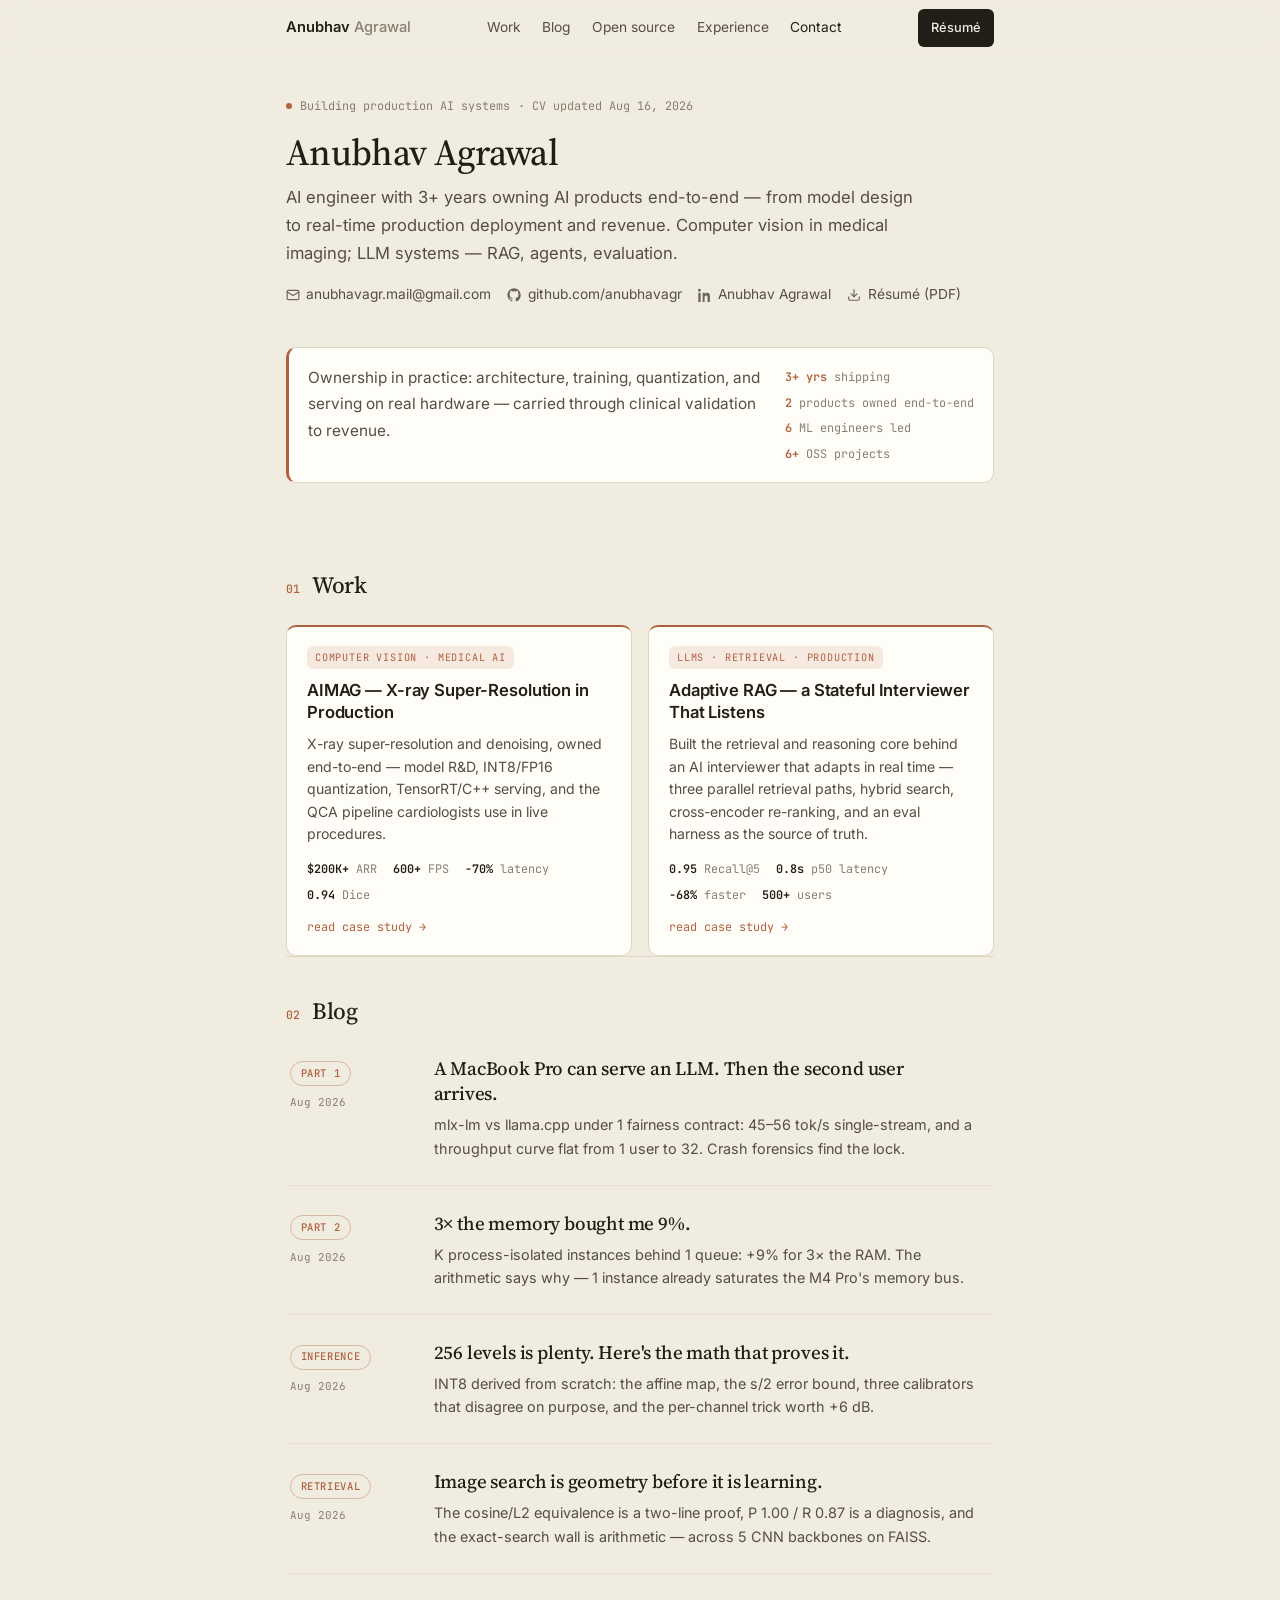
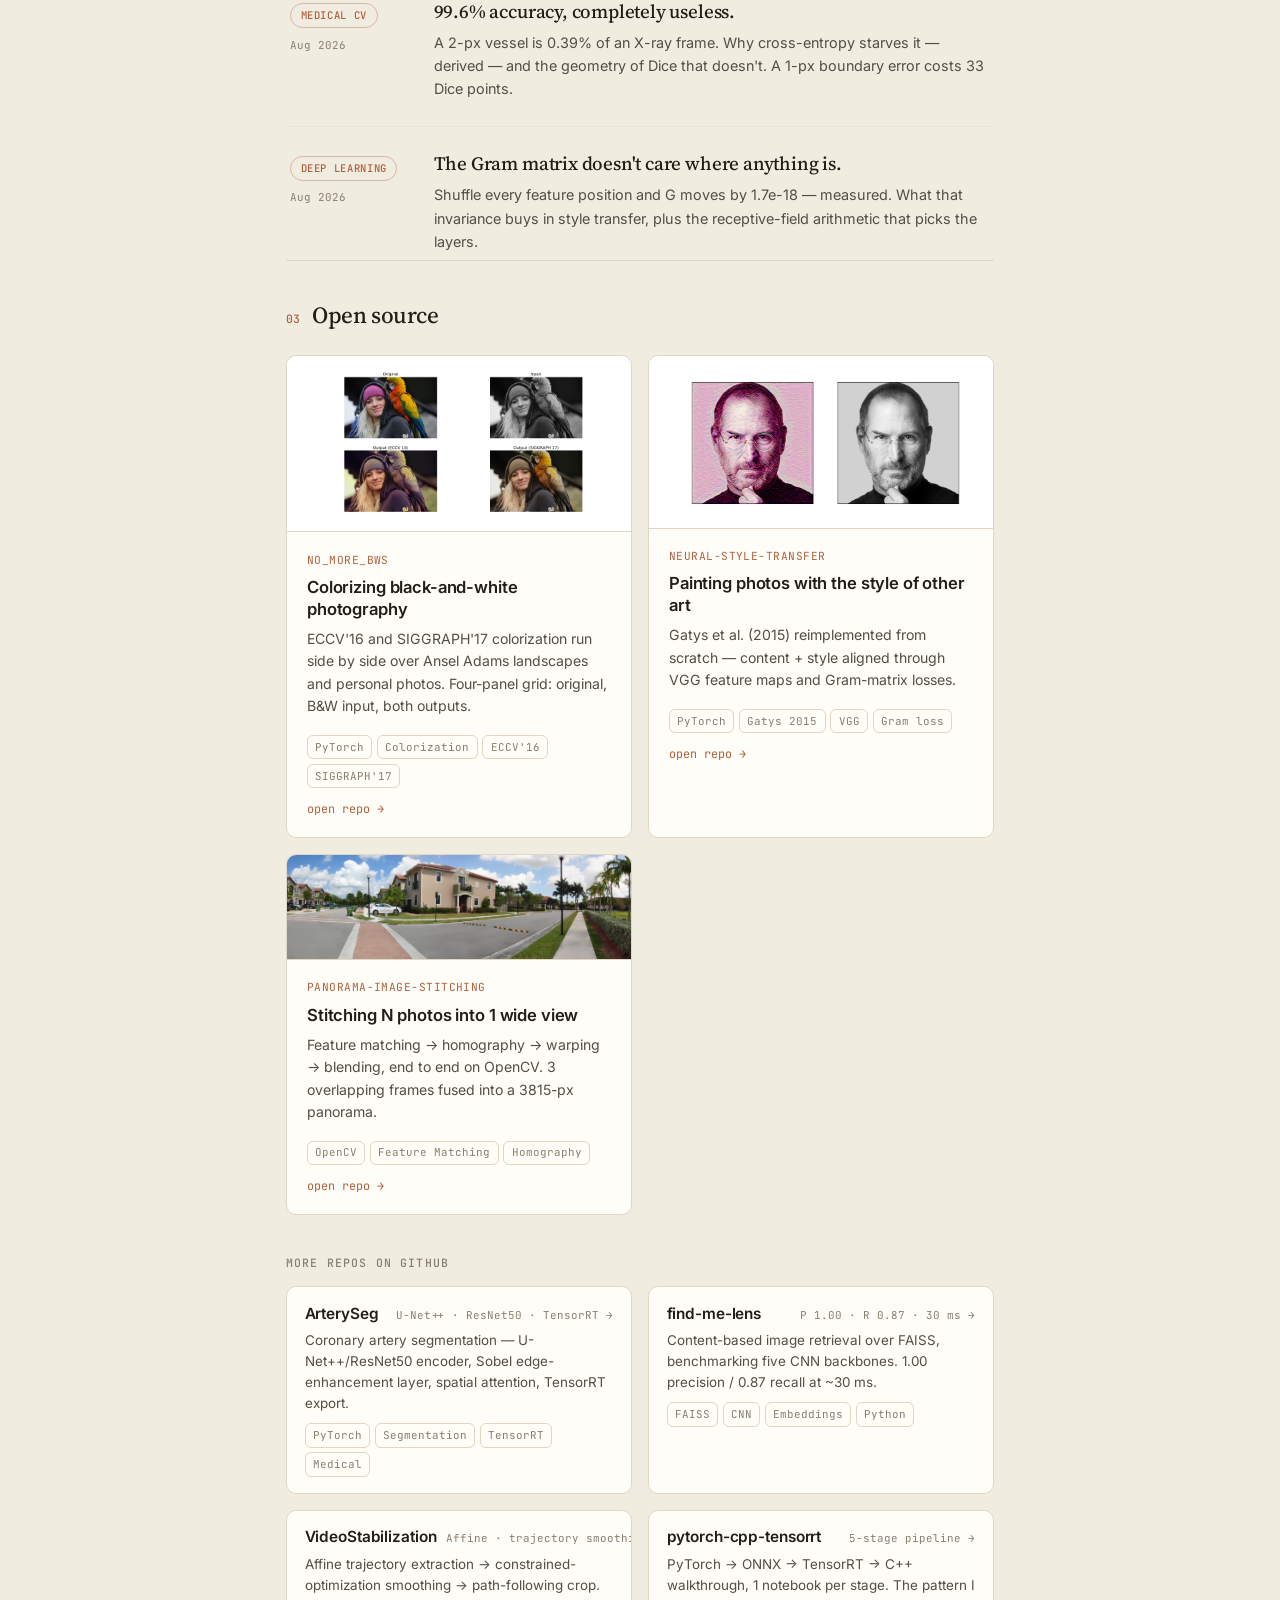
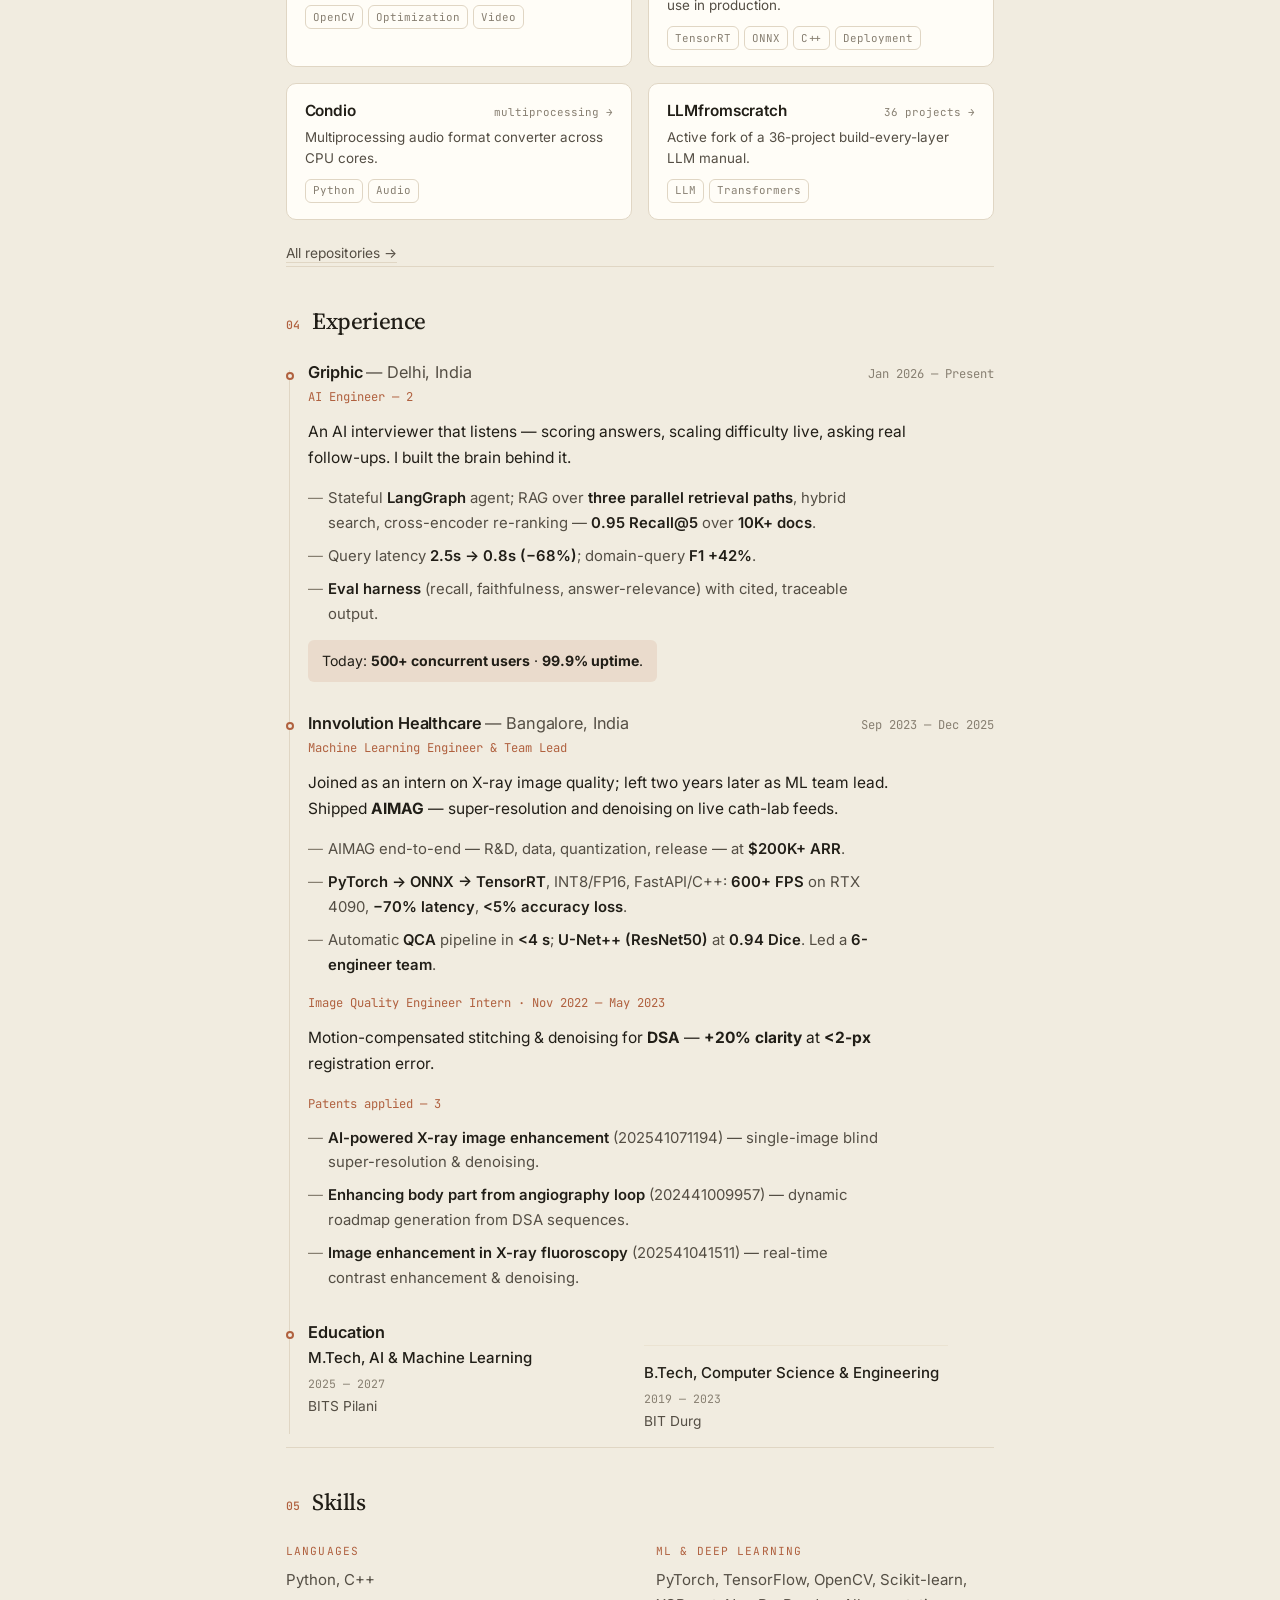
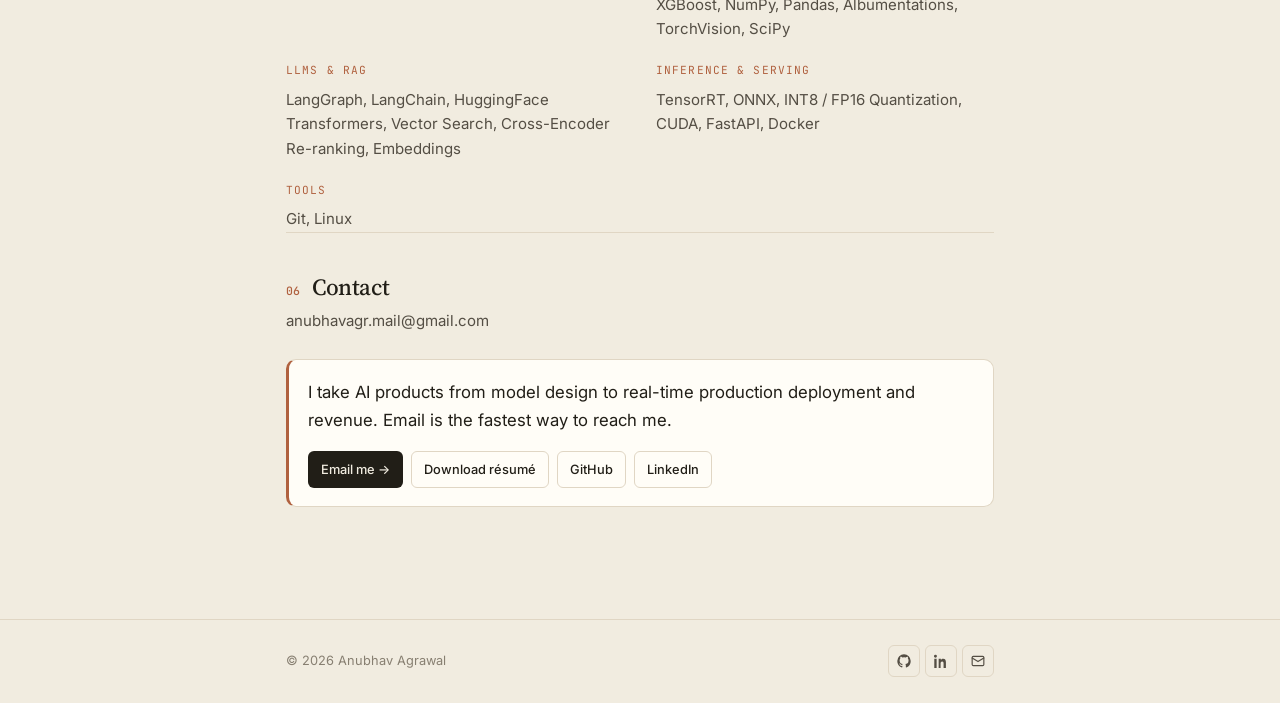
==== index.html @ 20b53a6f "content: 4 computed-math posts — INT8, retrieval geometry, Dice, Gram matrix Each post grounds a Git" ====
<!DOCTYPE html>
<html lang="en">
<head>
  <meta charset="UTF-8" />
  <meta name="viewport" content="width=device-width, initial-scale=1.0" />
  <meta name="color-scheme" content="light" />
  <meta name="theme-color" content="#f1ece0" />

  <title>Anubhav Agrawal — AI Engineer</title>
  <meta name="description" content="AI engineer with 3+ years owning AI products end-to-end — a $200K+ ARR computer-vision product line, and the retrieval and evaluation infrastructure behind a production LLM system." />
  <meta name="author" content="Anubhav Agrawal" />
  <link rel="canonical" href="https://anubhavagr.github.io/" />

  <meta property="og:type" content="website" />
  <meta property="og:title" content="Anubhav Agrawal — AI Engineer" />
  <meta property="og:description" content="Owns AI products end-to-end — production computer vision for medical imaging, and LLM/RAG systems. Case studies, benchmarks, and open-source lab work." />
  <meta property="og:url" content="https://anubhavagr.github.io/" />
  <meta property="og:image" content="assets/img/og.svg" />
  <meta name="twitter:card" content="summary_large_image" />

  <link rel="icon" type="image/svg+xml" href="assets/img/favicon.svg" />

  <link rel="preconnect" href="https://fonts.googleapis.com" />
  <link rel="preconnect" href="https://fonts.gstatic.com" crossorigin />
  <link href="https://fonts.googleapis.com/css2?family=Inter:wght@400;500;600&family=JetBrains+Mono:wght@400;500&family=Source+Serif+4:opsz,wght@8..60,400;8..60,500;8..60,600&display=swap" rel="stylesheet" />

  <link rel="stylesheet" href="assets/css/styles.css?v=3" />

  <script type="application/ld+json">
  {
    "@context": "https://schema.org",
    "@type": "Person",
    "name": "Anubhav Agrawal",
    "jobTitle": "AI Engineer",
    "url": "https://anubhavagr.github.io/",
    "email": "mailto:anubhavagr.mail@gmail.com",
    "address": { "@type": "PostalAddress", "addressCountry": "IN" },
    "sameAs": ["https://github.com/anubhavagr", "https://www.linkedin.com/in/anubhav-agrawal-547a3419b"],
    "knowsAbout": ["Machine Learning", "Deep Learning", "Computer Vision", "Large Language Models", "Retrieval-Augmented Generation", "Model Optimization", "TensorRT"]
  }
  </script>
</head>

<body>
  <!-- ============================================================== NAV -->
  <header class="nav" id="nav">
    <div class="container nav__inner">
      <a class="brand" href="#top" aria-label="Anubhav Agrawal — home">
        <span class="brand__name"><b>Anubhav</b> <span>Agrawal</span></span>
      </a>

      <nav class="nav__links" id="nav-links" aria-label="Primary">
        <a href="#work">Work</a>
        <a href="#blog">Blog</a>
        <a href="#lab">Open source</a>
        <a href="#experience">Experience</a>
        <a href="#contact">Contact</a>
      </nav>

      <div class="nav__cta">
        <a class="js-resume-link btn btn--primary btn--sm" href="assets/anubhav-agrawal-resume.pdf" download>Résumé</a>
        <button id="burger" class="nav__burger" aria-label="Toggle menu" aria-expanded="false">
          <svg width="17" height="17" viewBox="0 0 24 24" fill="none" stroke="currentColor" stroke-width="2" stroke-linecap="round"><line x1="3" y1="6" x2="21" y2="6"/><line x1="3" y1="12" x2="21" y2="12"/><line x1="3" y1="18" x2="21" y2="18"/></svg>
        </button>
      </div>
    </div>
  </header>

  <!-- ============================================================== MAIN -->
  <main class="wrap" id="top">

    <!-- ------------------------------------------------------------ Identity -->
    <header class="identity">
      <div class="identity__status">
        <span class="dot"></span>
        <span>Building production AI systems</span>
        <span data-updated-wrap class="is-hidden">· CV updated <span id="resume-updated">—</span></span>
      </div>
      <h1>Anubhav Agrawal</h1>
      <p class="identity__role">
        AI engineer with 3+ years owning AI products end-to-end — from model
        design to real-time production deployment and revenue. Computer vision
        in medical imaging; LLM systems — RAG, agents, evaluation.
      </p>
      <div class="identity__contact">
        <a href="mailto:anubhavagr.mail@gmail.com">
          <svg viewBox="0 0 24 24" fill="none" stroke="currentColor" stroke-width="2" stroke-linecap="round" stroke-linejoin="round"><rect x="2" y="4" width="20" height="16" rx="2"/><path d="m22 7-10 6L2 7"/></svg>
          anubhavagr.mail@gmail.com
        </a>
        <a href="https://github.com/anubhavagr" target="_blank" rel="noopener">
          <svg viewBox="0 0 24 24" fill="currentColor"><path d="M12 .5A11.5 11.5 0 0 0 .5 12 11.5 11.5 0 0 0 8.36 23c.6.11.82-.26.82-.58v-2.2c-3.34.73-4.04-1.4-4.04-1.4-.55-1.39-1.34-1.76-1.34-1.76-1.1-.75.08-.73.08-.73 1.2.08 1.84 1.24 1.84 1.24 1.07 1.84 2.81 1.3 3.5.99.1-.78.42-1.3.76-1.6-2.66-.3-5.46-1.33-5.46-5.93 0-1.31.47-2.38 1.23-3.22-.12-.3-.53-1.52.12-3.17 0 0 1.01-.32 3.3 1.23a11.5 11.5 0 0 1 6 0c2.3-1.55 3.3-1.23 3.3-1.23.66 1.65.25 2.87.12 3.17.77.84 1.23 1.91 1.23 3.22 0 4.61-2.8 5.62-5.48 5.92.43.37.81 1.1.81 2.22v3.29c0 .32.22.7.83.58A11.5 11.5 0 0 0 23.5 12 11.5 11.5 0 0 0 12 .5Z"/></svg>
          github.com/anubhavagr
        </a>
        <a href="https://www.linkedin.com/in/anubhav-agrawal-547a3419b" target="_blank" rel="noopener">
          <svg viewBox="0 0 24 24" fill="currentColor"><path d="M4.98 3.5A2.5 2.5 0 1 1 0 3.5a2.5 2.5 0 0 1 4.98 0zM.5 8h4V24h-4V8zM8 8h3.8v2.2h.05c.53-1 1.83-2.2 3.77-2.2 4 0 4.8 2.65 4.8 6.1V24h-4v-7.1c0-1.7 0-3.9-2.4-3.9s-2.7 1.85-2.7 3.75V24H8V8z"/></svg>
          Anubhav Agrawal
        </a>
        <a class="js-resume-link" href="assets/anubhav-agrawal-resume.pdf" download>
          <svg viewBox="0 0 24 24" fill="none" stroke="currentColor" stroke-width="2" stroke-linecap="round" stroke-linejoin="round"><path d="M21 15v4a2 2 0 0 1-2 2H5a2 2 0 0 1-2-2v-4"/><polyline points="7 10 12 15 17 10"/><line x1="12" y1="15" x2="12" y2="3"/></svg>
          Résumé (PDF)
        </a>
      </div>
    </header>

    <!-- ------------------------------------------------------------ Lead -->
    <section class="lead reveal" aria-label="Intro">
      <div class="lead__bar">
        <p>
          Ownership in practice: architecture, training, quantization, and
          serving on real hardware — carried through clinical validation to
          revenue.
        </p>
      </div>
      <div class="lead__stats">
        <span><b>3+ yrs</b> shipping</span>
        <span><b>2</b> products owned end-to-end</span>
        <span><b>6</b> ML engineers led</span>
        <span><b>6+</b> OSS projects</span>
      </div>
    </section>

    <!-- ------------------------------------------------------------ WORK -->
    <section class="section" id="work">
      <div class="section__head">
        <h2 class="section__title"><span class="kicker">01</span><span class="label">Work</span></h2>
      </div>
      <div id="work-grid" class="grid-2">
        <!-- rendered by main.js -->
      </div>
    </section>

    <!-- ------------------------------------------------------------ WRITING -->
    <section class="section" id="blog">
      <div class="section__head">
        <h2 class="section__title"><span class="kicker">02</span><span class="label">Blog</span></h2>
      </div>
      <div id="posts-grid">
        <!-- rendered by main.js -->
      </div>
    </section>

    <!-- ------------------------------------------------------------ OPEN SOURCE -->
    <section class="section" id="lab">
      <div class="section__head">
        <h2 class="section__title"><span class="kicker">03</span><span class="label">Open source</span></h2>
      </div>
      <div id="lab-grid" class="grid-2">
        <!-- rendered by main.js -->
      </div>

      <h3 class="lab-more">More repos on GitHub</h3>
      <div id="proj-grid" class="grid-2">
        <!-- rendered by main.js -->
      </div>

      <p style="margin-top:1.2rem;">
        <a class="text-link" href="https://github.com/anubhavagr?tab=repositories" target="_blank" rel="noopener">All repositories →</a>
      </p>
    </section>

    <!-- ------------------------------------------------------------ EXPERIENCE -->
    <section class="section" id="experience">
      <div class="section__head">
        <h2 class="section__title"><span class="kicker">04</span><span class="label">Experience</span></h2>
      </div>

      <div class="timeline">
        <div class="tl-item">
          <div class="tl-head">
            <h3>Griphic <span class="org">— Delhi, India</span></h3>
            <span class="when">Jan 2026 — Present</span>
          </div>
          <div class="tl-role">AI Engineer — 2</div>
          <p class="tl-lede">
            An AI interviewer that listens — scoring answers, scaling difficulty live, asking real
            follow-ups. I built the brain behind it.
          </p>
          <ul>
            <li>Stateful <b>LangGraph</b> agent; RAG over <b>three parallel retrieval paths</b>, hybrid search, cross-encoder re-ranking — <b>0.95 Recall@5</b> over <b>10K+ docs</b>.</li>
            <li>Query latency <b>2.5s → 0.8s (−68%)</b>; domain-query <b>F1 +42%</b>.</li>
            <li><b>Eval harness</b> (recall, faithfulness, answer-relevance) with cited, traceable output.</li>
          </ul>
          <p class="tl-tail">Today: <b>500+ concurrent users</b> · <b>99.9% uptime</b>.</p>
        </div>

        <div class="tl-item">
          <div class="tl-head">
            <h3>Innvolution Healthcare <span class="org">— Bangalore, India</span></h3>
            <span class="when">Sep 2023 — Dec 2025</span>
          </div>
          <div class="tl-role">Machine Learning Engineer &amp; Team Lead</div>
          <p class="tl-lede">
            Joined as an intern on X-ray image quality; left two years later as ML team lead. Shipped
            <b>AIMAG</b> — super-resolution and denoising on live cath-lab feeds.
          </p>
          <ul>
            <li>AIMAG end-to-end — R&amp;D, data, quantization, release — at <b>$200K+ ARR</b>.</li>
            <li><b>PyTorch → ONNX → TensorRT</b>, INT8/FP16, FastAPI/C++: <b>600+ FPS</b> on RTX 4090, <b>−70% latency</b>, <b>&lt;5% accuracy loss</b>.</li>
            <li>Automatic <b>QCA</b> pipeline in <b>&lt;4 s</b>; <b>U-Net++ (ResNet50)</b> at <b>0.94 Dice</b>. Led a <b>6-engineer team</b>.</li>
          </ul>
          <div class="tl-subblock">
            <div class="tl-role">Image Quality Engineer Intern · Nov 2022 — May 2023</div>
            <p class="tl-lede">
              Motion-compensated stitching &amp; denoising for <b>DSA</b> — <b>+20% clarity</b> at
              <b>&lt;2-px</b> registration error.
            </p>
          </div>
          <div class="tl-subblock">
            <div class="tl-role">Patents applied — 3</div>
            <ul>
              <li><b>AI-powered X-ray image enhancement</b> (202541071194) — single-image blind super-resolution &amp; denoising.</li>
              <li><b>Enhancing body part from angiography loop</b> (202441009957) — dynamic roadmap generation from DSA sequences.</li>
              <li><b>Image enhancement in X-ray fluoroscopy</b> (202541041511) — real-time contrast enhancement &amp; denoising.</li>
            </ul>
          </div>
        </div>

        <div class="tl-item">
          <div class="tl-head">
            <h3>Education</h3>
          </div>
          <div class="edu-grid">
            <div class="edu-item">
              <div class="edu-item__top">
                <span class="d">M.Tech, AI &amp; Machine Learning</span>
                <span class="y">2025 — 2027</span>
              </div>
              <div class="o">BITS Pilani</div>
            </div>
            <div class="edu-item">
              <div class="edu-item__top">
                <span class="d">B.Tech, Computer Science &amp; Engineering</span>
                <span class="y">2019 — 2023</span>
              </div>
              <div class="o">BIT Durg</div>
            </div>
          </div>
        </div>
      </div>
    </section>

    <!-- ------------------------------------------------------------ TOOLKIT -->
    <section class="section" id="skills">
      <div class="section__head">
        <h2 class="section__title"><span class="kicker">05</span><span class="label">Skills</span></h2>
      </div>
      <div class="skills-grid">
        <div class="skill-group">
          <div class="skill-group__label">Languages</div>
          <div class="skill-group__items">Python, C++</div>
        </div>
        <div class="skill-group">
          <div class="skill-group__label">ML &amp; Deep Learning</div>
          <div class="skill-group__items">PyTorch, TensorFlow, OpenCV, Scikit-learn, XGBoost, NumPy, Pandas, Albumentations, TorchVision, SciPy</div>
        </div>
        <div class="skill-group">
          <div class="skill-group__label">LLMs &amp; RAG</div>
          <div class="skill-group__items">LangGraph, LangChain, HuggingFace Transformers, Vector Search, Cross-Encoder Re-ranking, Embeddings</div>
        </div>
        <div class="skill-group">
          <div class="skill-group__label">Inference &amp; Serving</div>
          <div class="skill-group__items">TensorRT, ONNX, INT8 / FP16 Quantization, CUDA, FastAPI, Docker</div>
        </div>
        <div class="skill-group">
          <div class="skill-group__label">Tools</div>
          <div class="skill-group__items">Git, Linux</div>
        </div>
      </div>
    </section>

    <!-- ------------------------------------------------------------ CONTACT -->
    <section class="section" id="contact">
      <div class="section__head">
        <h2 class="section__title"><span class="kicker">06</span><span class="label">Contact</span></h2>
        <p class="section__sub">anubhavagr.mail@gmail.com</p>
      </div>
      <div class="lead" style="border-left-color: var(--accent);">
        <div class="lead__bar">
          <p style="font-size:1.05rem; color:var(--text);">
            I take AI products from model design to real-time production deployment and revenue.
            Email is the fastest way to reach me.
          </p>
          <p style="margin-top:1rem; display:flex; flex-wrap:wrap; gap:0.5rem;">
            <a class="btn btn--primary btn--sm" href="mailto:anubhavagr.mail@gmail.com">Email me →</a>
            <a class="btn btn--ghost btn--sm js-resume-link" href="assets/anubhav-agrawal-resume.pdf" download>Download résumé</a>
            <a class="btn btn--ghost btn--sm" href="https://github.com/anubhavagr" target="_blank" rel="noopener">GitHub</a>
            <a class="btn btn--ghost btn--sm" href="https://www.linkedin.com/in/anubhav-agrawal-547a3419b" target="_blank" rel="noopener">LinkedIn</a>
          </p>
        </div>
      </div>
    </section>

  </main>

  <!-- ============================================================== FOOTER -->
  <footer class="footer">
    <div class="footer__inner">
      <div>© <span id="year"></span> Anubhav Agrawal</div>
      <div class="footer__socials">
        <a href="https://github.com/anubhavagr" target="_blank" rel="noopener" aria-label="GitHub">
          <svg viewBox="0 0 24 24" fill="currentColor"><path d="M12 .5A11.5 11.5 0 0 0 .5 12 11.5 11.5 0 0 0 8.36 23c.6.11.82-.26.82-.58v-2.2c-3.34.73-4.04-1.4-4.04-1.4-.55-1.39-1.34-1.76-1.34-1.76-1.1-.75.08-.73.08-.73 1.2.08 1.84 1.24 1.84 1.24 1.07 1.84 2.81 1.3 3.5.99.1-.78.42-1.3.76-1.6-2.66-.3-5.46-1.33-5.46-5.93 0-1.31.47-2.38 1.23-3.22-.12-.3-.53-1.52.12-3.17 0 0 1.01-.32 3.3 1.23a11.5 11.5 0 0 1 6 0c2.3-1.55 3.3-1.23 3.3-1.23.66 1.65.25 2.87.12 3.17.77.84 1.23 1.91 1.23 3.22 0 4.61-2.8 5.62-5.48 5.92.43.37.81 1.1.81 2.22v3.29c0 .32.22.7.83.58A11.5 11.5 0 0 0 23.5 12 11.5 11.5 0 0 0 12 .5Z"/></svg>
        </a>
        <a href="https://www.linkedin.com/in/anubhav-agrawal-547a3419b" target="_blank" rel="noopener" aria-label="LinkedIn">
          <svg viewBox="0 0 24 24" fill="currentColor"><path d="M4.98 3.5A2.5 2.5 0 1 1 0 3.5a2.5 2.5 0 0 1 4.98 0zM.5 8h4V24h-4V8zM8 8h3.8v2.2h.05c.53-1 1.83-2.2 3.77-2.2 4 0 4.8 2.65 4.8 6.1V24h-4v-7.1c0-1.7 0-3.9-2.4-3.9s-2.7 1.85-2.7 3.75V24H8V8z"/></svg>
        </a>
        <a href="mailto:anubhavagr.mail@gmail.com" aria-label="Email">
          <svg viewBox="0 0 24 24" fill="none" stroke="currentColor" stroke-width="2" stroke-linecap="round" stroke-linejoin="round"><rect x="2" y="4" width="20" height="16" rx="2"/><path d="m22 7-10 6L2 7"/></svg>
        </a>
      </div>
    </div>
  </footer>

  <button id="to-top" class="top-btn" aria-label="Back to top">
    <svg viewBox="0 0 24 24" fill="none" stroke="currentColor" stroke-width="2" stroke-linecap="round" stroke-linejoin="round"><line x1="12" y1="19" x2="12" y2="5"/><polyline points="5 12 12 5 19 12"/></svg>
  </button>

  <script src="assets/js/data.js?v=7"></script>
  <script src="assets/js/main.js?v=3"></script>
</body>
</html>
---- assets/css/styles.css ----
/* ==========================================================================
   Anubhav Agrawal — Portfolio
   Single column, editorial hierarchy. Cream palette, clay accent.
   ========================================================================== */

/* ----------------------------------------------------------------- Tokens */
:root {
  --font-sans: "Inter", -apple-system, BlinkMacSystemFont, "Segoe UI", Roboto, sans-serif;
  --font-serif: "Source Serif 4", Georgia, "Times New Roman", serif;
  --font-mono: "JetBrains Mono", ui-monospace, "SF Mono", Menlo, monospace;

  --wrap: 780px;
  --gutter: clamp(1.25rem, 5vw, 2.25rem);
  --measure: 64ch;

  /* Light (cream) — default */
  --bg:        #f1ece0;
  --bg-subtle: #fbf7ef;
  --bg-elev:   #fffdf7;
  --border:    #e0d6c4;
  --border-soft: #ebe3d2;
  --text:      #211e17;
  --text-soft: #544e44;
  --text-mute: #877f71;
  --accent:    #b0613f;
  --accent-soft: #d68a64;
  --accent-tint: color-mix(in srgb, var(--accent) 12%, transparent);

  --r-sm: 6px;
  --r-md: 10px;
  --r-lg: 14px;
  --ease: cubic-bezier(0.4, 0, 0.2, 1);
}

/* ----------------------------------------------------------------- Reset */
*, *::before, *::after { box-sizing: border-box; }
* { margin: 0; padding: 0; }
html { -webkit-text-size-adjust: 100%; scroll-behavior: smooth; }
@media (prefers-reduced-motion: reduce) {
  html { scroll-behavior: auto; }
  *, *::before, *::after { animation-duration: .001ms !important; transition-duration: .001ms !important; }
}
img, svg { display: block; max-width: 100%; }
button { font: inherit; cursor: pointer; border: 0; background: none; color: inherit; }
a { color: inherit; text-decoration: none; }
ul { list-style: none; }
.is-hidden { display: none !important; }

/* ----------------------------------------------------------------- Base */
body {
  font-family: var(--font-sans);
  background: var(--bg);
  color: var(--text);
  font-size: 16px;
  line-height: 1.7;
  -webkit-font-smoothing: antialiased;
  text-rendering: optimizeLegibility;
}
::selection { background: color-mix(in srgb, var(--accent) 22%, transparent); color: var(--text); }

h1, h2 { font-family: var(--font-serif); font-weight: 500; letter-spacing: -0.018em; line-height: 1.22; }
h3 { font-weight: 600; line-height: 1.35; letter-spacing: -0.008em; }
strong { color: var(--text); font-weight: 600; }
code, .mono { font-family: var(--font-mono); font-size: 0.86em; }

.container { width: 100%; max-width: var(--wrap); margin-inline: auto; padding-inline: var(--gutter); }

/* ----------------------------------------------------------------- Nav */
.nav {
  position: fixed; top: 0; left: 0; right: 0; z-index: 60;
  background: color-mix(in srgb, var(--bg) 86%, transparent);
  -webkit-backdrop-filter: blur(10px); backdrop-filter: blur(10px);
  border-bottom: 1px solid transparent;
  transition: border-color 0.3s var(--ease);
}
.nav.scrolled { border-bottom-color: var(--border); }
.nav__inner { display: flex; align-items: center; justify-content: space-between; height: 56px; }

.brand { display: inline-flex; align-items: center; gap: 0.6rem; font-size: 0.92rem; font-weight: 500; }
.brand__name b { color: var(--text); font-weight: 600; }
.brand__name span { color: var(--text-mute); }

.nav__links { display: flex; align-items: center; gap: 0.15rem; }
.nav__links a {
  padding: 0.4rem 0.6rem; border-radius: var(--r-sm);
  font-size: 0.86rem; color: var(--text-soft);
  transition: color 0.2s var(--ease);
}
.nav__links a:hover, .nav__links a.active { color: var(--text); }

.nav__cta { display: inline-flex; align-items: center; gap: 0.4rem; }
.nav__burger { display: none; }

@media (max-width: 760px) {
  .nav__links {
    position: fixed; inset: 56px 0 auto 0;
    flex-direction: column; align-items: stretch; gap: 0;
    background: var(--bg);
    border-bottom: 1px solid var(--border);
    padding: 0.25rem var(--gutter);
    transform: translateY(-130%);
    transition: transform 0.3s var(--ease);
  }
  .nav__links.open { transform: translateY(0); }
  .nav__links a { padding: 0.7rem 0; border-radius: 0; border-bottom: 1px solid var(--border-soft); }
  .nav__links a:last-child { border-bottom: 0; }
  .nav__burger {
    display: inline-grid; place-items: center; width: 34px; height: 34px;
    border-radius: var(--r-sm); border: 1px solid var(--border); color: var(--text);
  }
  .nav__cta .btn { display: none; }
}

/* ----------------------------------------------------------------- Buttons */
.btn {
  display: inline-flex; align-items: center; justify-content: center; gap: 0.45rem;
  padding: 0.5rem 0.9rem; border-radius: var(--r-sm);
  font-weight: 500; font-size: 0.85rem;
  border: 1px solid transparent;
  transition: background 0.2s var(--ease), border-color 0.2s var(--ease), color 0.2s var(--ease), opacity 0.2s var(--ease);
  white-space: nowrap;
}
.btn svg { width: 15px; height: 15px; }
.btn--primary { background: var(--text); color: var(--bg); }
.btn--primary:hover { opacity: 0.84; }
.btn--ghost { border-color: var(--border); color: var(--text); }
.btn--ghost:hover { border-color: var(--text-mute); }
.btn--sm { padding: 0.42rem 0.75rem; font-size: 0.8rem; }

.text-link {
  font-size: 0.86rem; color: var(--text-soft);
  border-bottom: 1px solid var(--border);
  padding-bottom: 1px;
  transition: color 0.2s var(--ease), border-color 0.2s var(--ease);
}
.text-link:hover { color: var(--accent); border-bottom-color: var(--accent); }

/* ----------------------------------------------------------------- Wrap / main */
.wrap { max-width: var(--wrap); margin-inline: auto; padding: clamp(4.5rem, 10vh, 6rem) var(--gutter) 1rem; }

/* ----------------------------------------------------------------- Identity */
.identity { margin-bottom: 2.5rem; }
.identity__status {
  display: inline-flex; align-items: center; gap: 0.5rem;
  font-family: var(--font-mono); font-size: 0.74rem; color: var(--text-mute);
  margin-bottom: 0.85rem;
}
.identity__status .dot { width: 6px; height: 6px; border-radius: 50%; background: var(--accent); display: inline-block; }
.identity h1 { font-size: clamp(1.9rem, 1.5rem + 1.4vw, 2.3rem); margin-bottom: 0.5rem; }
.identity__role { color: var(--text-soft); font-size: 1.04rem; max-width: var(--measure); margin-bottom: 1rem; }
.identity__contact { display: flex; flex-wrap: wrap; gap: 0.4rem 1rem; align-items: center; }
.identity__contact a {
  display: inline-flex; align-items: center; gap: 0.4rem;
  font-size: 0.86rem; color: var(--text-soft);
  transition: color 0.2s var(--ease);
}
.identity__contact a:hover { color: var(--accent); }
.identity__contact svg { width: 14px; height: 14px; opacity: 0.85; }

/* Lead intro + stats */
.lead {
  display: flex; gap: 1.25rem; align-items: flex-start;
  padding: 1.1rem 1.2rem; margin-bottom: 3rem;
  background: var(--bg-elev); border: 1px solid var(--border);
  border-left: 3px solid var(--accent);
  border-radius: var(--r-md);
}
.lead__bar { flex: 1; }
.lead__bar p { color: var(--text-soft); font-size: 0.96rem; max-width: var(--measure); }
.lead__bar p + p { margin-top: 0.5rem; }
.lead__stats {
  display: flex; flex-direction: column; gap: 0.35rem;
  font-family: var(--font-mono); font-size: 0.74rem; color: var(--text-mute);
  white-space: nowrap; padding-top: 0.1rem;
}
.lead__stats b { color: var(--accent); font-weight: 600; }
@media (max-width: 620px) {
  .lead { flex-direction: column; gap: 0.8rem; }
  .lead__stats { display: grid; grid-template-columns: 1fr 1fr; gap: 0.4rem 1rem; white-space: normal; }
}

/* ----------------------------------------------------------------- Sections */
.section { padding-block: 2.5rem 0; }
.section + .section { border-top: 1px solid var(--border); }
.section__head { margin-bottom: 1.6rem; }
.section__title {
  font-size: clamp(1.25rem, 1.05rem + 0.8vw, 1.45rem);
  display: flex; align-items: baseline; gap: 0.7rem;
}
.section__title .kicker {
  font-family: var(--font-mono); font-size: 0.72rem; font-weight: 500;
  letter-spacing: 0.04em; color: var(--accent);
}
.section__title .label { color: var(--text); }
.section__sub { color: var(--text-soft); font-size: 0.94rem; margin-top: 0.4rem; max-width: var(--measure); }

/* ----------------------------------------------------------------- Grid */
.grid-2 { display: grid; grid-template-columns: repeat(2, 1fr); gap: 1rem; }
@media (max-width: 720px) { .grid-2 { grid-template-columns: 1fr; } }

/* ----------------------------------------------------------------- Work cards */
.case-card {
  position: relative;
  display: flex; flex-direction: column; gap: 0.6rem;
  padding: 1.2rem 1.25rem 1.1rem;
  background: var(--bg-elev);
  border: 1px solid var(--border);
  border-top: 2px solid var(--accent);
  border-radius: var(--r-md);
  transition: transform 0.2s var(--ease), box-shadow 0.2s var(--ease), border-color 0.2s var(--ease);
}
.case-card:hover { transform: translateY(-2px); box-shadow: 0 12px 28px -18px color-mix(in srgb, var(--accent) 70%, transparent); }
.case-card__tag {
  align-self: flex-start;
  font-family: var(--font-mono); font-size: 0.64rem; letter-spacing: 0.08em; text-transform: uppercase;
  color: var(--accent); background: var(--accent-tint);
  padding: 0.18rem 0.5rem; border-radius: var(--r-sm);
}
.case-card h3 { font-size: 1.04rem; }
.case-card:hover h3 { color: var(--accent); }
.case-card p { font-size: 0.88rem; color: var(--text-soft); line-height: 1.6; }
.case-card__meta {
  display: flex; flex-wrap: wrap; gap: 0.4rem 1rem; margin-top: 0.2rem;
  font-family: var(--font-mono); font-size: 0.74rem; color: var(--text-mute);
}
.case-card__meta b { color: var(--text); font-weight: 600; }
.case-card__arrow { font-family: var(--font-mono); font-size: 0.74rem; color: var(--accent); margin-top: 0.15rem; }

/* chips + project cards */
.chips { display: flex; flex-wrap: wrap; gap: 0.3rem; margin-top: 0.6rem; }
.chip {
  font-family: var(--font-mono); font-size: 0.68rem;
  padding: 0.12rem 0.45rem; border-radius: var(--r-sm);
  color: var(--text-mute);
  border: 1px solid var(--border);
}

/* Lab cards — image-led showcase */
.lab-card {
  position: relative; display: flex; flex-direction: column;
  background: var(--bg-elev);
  border: 1px solid var(--border);
  border-radius: var(--r-md);
  overflow: hidden;
  transition: transform 0.25s var(--ease), box-shadow 0.25s var(--ease), border-color 0.25s var(--ease);
}
.lab-card:hover {
  transform: translateY(-3px);
  border-color: color-mix(in srgb, var(--accent) 40%, var(--border));
  box-shadow: 0 18px 38px -22px color-mix(in srgb, var(--accent) 65%, transparent);
}
.lab-card__media {
  position: relative;
  background: var(--bg-subtle);
  border-bottom: 1px solid var(--border);
  overflow: hidden;
}
.lab-card__media img {
  display: block; width: 100%; height: auto;
  max-height: 280px; object-fit: cover;
  transition: transform 0.4s var(--ease);
}
.lab-card:hover .lab-card__media img { transform: scale(1.025); }
.lab-card__body { display: flex; flex-direction: column; gap: 0.45rem; padding: 1.15rem 1.25rem 1.1rem; }
.lab-card__repo {
  font-family: var(--font-mono); font-size: 0.7rem; letter-spacing: 0.04em;
  color: var(--accent); text-transform: uppercase;
}
.lab-card h3 { font-size: 1.04rem; line-height: 1.32; }
.lab-card:hover h3 { color: var(--accent); }
.lab-card p { font-size: 0.88rem; color: var(--text-soft); line-height: 1.6; }
.lab-card__arrow {
  font-family: var(--font-mono); font-size: 0.74rem; color: var(--accent);
  margin-top: 0.25rem;
}

.proj-card {
  position: relative; display: block;
  padding: 1.05rem 1.1rem 1rem;
  background: var(--bg-elev);
  border: 1px solid var(--border);
  border-radius: var(--r-md);
  overflow: hidden;
  transition: transform 0.2s var(--ease), box-shadow 0.2s var(--ease);
}
.proj-card::before {
  content: ""; position: absolute; left: 0; top: 0; bottom: 0; width: 2px;
  background: var(--accent); transform: scaleX(0); transform-origin: left;
  transition: transform 0.25s var(--ease);
}
.proj-card:hover { transform: translateY(-2px); box-shadow: 0 12px 28px -18px color-mix(in srgb, var(--accent) 60%, transparent); }
.proj-card:hover::before { transform: scaleX(1); }
.proj-card__top { display: flex; align-items: baseline; justify-content: space-between; gap: 0.6rem; }
.proj-card h3 { font-size: 0.96rem; }
.proj-card:hover h3 { color: var(--accent); }
.proj-card__note { font-family: var(--font-mono); font-size: 0.68rem; color: var(--text-mute); white-space: nowrap; }
.proj-card p { font-size: 0.84rem; color: var(--text-soft); margin-top: 0.35rem; line-height: 1.55; }

/* ----------------------------------------------------------------- Posts */
.post-row {
  display: grid; grid-template-columns: 118px 1fr; gap: 1.6rem;
  align-items: start; padding: 1.55rem 0.25rem;
  border-bottom: 1px solid var(--border-soft);
}
.post-row:first-child { padding-top: 0.35rem; }
.post-row:last-child { border-bottom: 0; padding-bottom: 0.4rem; }
.post-row__left { display: flex; flex-direction: column; align-items: flex-start; gap: 0.45rem; padding-top: 0.3rem; }
.post-row__part {
  font-family: var(--font-mono); font-size: 0.66rem; font-weight: 500;
  text-transform: uppercase; letter-spacing: 0.06em;
  color: var(--accent); border: 1px solid color-mix(in srgb, var(--accent) 38%, transparent);
  border-radius: 999px; padding: 0.16rem 0.6rem;
}
.post-row__date { font-family: var(--font-mono); font-size: 0.68rem; color: var(--text-mute); }
.post-row__body h3 {
  font-family: var(--font-serif); font-weight: 500; font-size: 1.18rem;
  line-height: 1.32; letter-spacing: -0.01em;
  display: flex; align-items: baseline; justify-content: space-between; gap: 1rem;
  transition: color 0.2s var(--ease);
}
.post-row__arrow {
  font-family: var(--font-mono); font-size: 0.8rem; color: var(--accent);
  opacity: 0; transform: translateX(-4px);
  transition: opacity 0.25s var(--ease), transform 0.25s var(--ease);
}
.post-row__body p { font-size: 0.9rem; color: var(--text-soft); margin-top: 0.45rem; line-height: 1.62; max-width: 62ch; }
.post-row:hover h3 { color: var(--accent); }
.post-row:hover .post-row__arrow { opacity: 1; transform: translateX(0); }
@media (max-width: 640px) {
  .post-row { grid-template-columns: 1fr; gap: 0.55rem; padding: 1.3rem 0.15rem; }
  .post-row__left { flex-direction: row; align-items: center; padding-top: 0; }
}

/* ----------------------------------------------------------------- Timeline */
.timeline { position: relative; padding-left: 1.4rem; }
.timeline::before {
  content: ""; position: absolute; left: 0.2rem; top: 0.55rem; bottom: 0.8rem;
  width: 1px; background: var(--border);
}
.tl-item { position: relative; padding-bottom: 1.9rem; }
.tl-item:last-child { padding-bottom: 0; }
.tl-item::before {
  content: ""; position: absolute; left: -1.4rem; top: 0.65rem;
  width: 8px; height: 8px; border-radius: 50%;
  background: var(--bg); border: 2px solid var(--accent);
}
.tl-head { display: flex; flex-wrap: wrap; align-items: baseline; justify-content: space-between; gap: 0.25rem 1rem; margin-bottom: 0.15rem; }
.tl-head h3 { font-size: 1.02rem; }
.tl-head .org { color: var(--text-soft); font-weight: 400; }
.tl-head .when { font-family: var(--font-mono); font-size: 0.76rem; color: var(--text-mute); }
.tl-role { font-family: var(--font-mono); font-size: 0.76rem; color: var(--accent); margin: 0.05rem 0 0.7rem; }
.tl-item ul { display: flex; flex-direction: column; gap: 0.55rem; }
.tl-item li { position: relative; padding-left: 1.2rem; color: var(--text-soft); font-size: 0.93rem; line-height: 1.65; max-width: var(--measure); }
.tl-item li::before { content: "—"; position: absolute; left: 0; color: var(--text-mute); }
.tl-item li b { color: var(--text); font-weight: 600; }
.tl-subblock { margin-top: 1rem; }
.tl-lede {
  color: var(--text); font-size: 0.97rem; line-height: 1.7; margin-bottom: 0.9rem;
  max-width: var(--measure);
}
.tl-lede em { color: var(--accent); font-style: italic; }
.tl-tail {
  margin-top: 0.85rem; padding: 0.55rem 0.85rem; border-radius: var(--r-sm);
  background: var(--accent-tint); color: var(--text); font-size: 0.88rem;
  display: inline-block; max-width: var(--measure);
}
.edu-grid { display: grid; grid-template-columns: 1fr 1fr; gap: 1rem 2rem; max-width: var(--measure); }
@media (max-width: 620px) { .edu-grid { grid-template-columns: 1fr; } }

.lab-more {
  font-family: var(--font-mono); font-size: 0.72rem; letter-spacing: 0.1em;
  text-transform: uppercase; color: var(--text-mute);
  margin: 2.5rem 0 1rem; font-weight: 500;
}

/* ----------------------------------------------------------------- Skills */
.skills-grid { display: grid; grid-template-columns: repeat(2, 1fr); gap: 1.2rem 2rem; }
@media (max-width: 560px) { .skills-grid { grid-template-columns: 1fr; gap: 1rem; } }
.skill-group { }
.skill-group__label {
  font-family: var(--font-mono); font-size: 0.7rem; letter-spacing: 0.1em;
  text-transform: uppercase; color: var(--accent); margin-bottom: 0.45rem;
}
.skill-group__items { color: var(--text-soft); font-size: 0.94rem; line-height: 1.65; }

/* ----------------------------------------------------------------- Education */
.edu-item { padding: 0.85rem 0; border-top: 1px solid var(--border-soft); }
.edu-item:first-of-type { border-top: 0; padding-top: 0; }
.edu-item__top { display: flex; flex-wrap: wrap; justify-content: space-between; gap: 0.2rem 1rem; align-items: baseline; }
.edu-item .d { font-size: 0.94rem; color: var(--text); font-weight: 500; }
.edu-item .y { font-family: var(--font-mono); font-size: 0.72rem; color: var(--text-mute); }
.edu-item .o { color: var(--text-soft); font-size: 0.86rem; margin-top: 0.1rem; }

/* ----------------------------------------------------------------- Footer */
.footer { border-top: 1px solid var(--border); padding-block: 1.6rem; margin-top: 3rem; color: var(--text-mute); font-size: 0.8rem; }
.footer__inner { max-width: var(--wrap); margin-inline: auto; padding-inline: var(--gutter); display: flex; flex-wrap: wrap; gap: 0.8rem; justify-content: space-between; align-items: center; }
.footer__socials { display: flex; gap: 0.3rem; }
.footer__socials a {
  width: 32px; height: 32px; border-radius: var(--r-sm);
  display: grid; place-items: center; color: var(--text-soft);
  border: 1px solid var(--border);
  transition: color 0.2s var(--ease), border-color 0.2s var(--ease);
}
.footer__socials a:hover { color: var(--accent); border-color: var(--accent); }
.footer__socials svg { width: 14px; height: 14px; }

/* ----------------------------------------------------------------- Article (case study) */
.article { max-width: 760px; margin-inline: auto; padding: clamp(4.5rem, 10vh, 6rem) var(--gutter) 3rem; }
.article__head { margin-bottom: 2rem; }
.article__head .back { display: inline-flex; align-items: center; gap: 0.4rem; font-size: 0.82rem; color: var(--text-mute); margin-bottom: 1.1rem; }
.article__head .back:hover { color: var(--accent); }
.article__head .back svg { width: 14px; height: 14px; }
.article__head .card__tag { display: block; margin-bottom: 0.65rem; font-family: var(--font-mono); font-size: 0.7rem; color: var(--accent); }
.article__head h1 { font-size: clamp(1.65rem, 1.25rem + 1.6vw, 2.15rem); margin-bottom: 0.6rem; }
.article__head .sub { color: var(--text-soft); max-width: var(--measure); font-size: 1rem; }
.article__meta { display: flex; flex-wrap: wrap; gap: 1.4rem; margin-top: 1.2rem; }
.article__meta div b { display: block; font-size: 0.66rem; color: var(--text-mute); text-transform: uppercase; letter-spacing: 0.1em; font-weight: 500; margin-bottom: 0.15rem; }
.article__meta div span { color: var(--text); font-family: var(--font-mono); font-size: 0.85rem; }

.prose { max-width: var(--measure); }
.prose h2 { font-size: 1.2rem; margin: 2rem 0 0.7rem; font-family: var(--font-serif); font-weight: 500; }
.prose h3 { font-size: 1rem; margin: 1.3rem 0 0.5rem; color: var(--text); }
.prose p { margin-bottom: 0.9rem; color: var(--text-soft); }
.prose ul { margin: 0.35rem 0 1rem 1.1rem; display: flex; flex-direction: column; gap: 0.35rem; }
.prose li { position: relative; padding-left: 1rem; color: var(--text-soft); }
.prose li::before { content: "—"; position: absolute; left: 0; color: var(--text-mute); }
.prose a { color: var(--accent); border-bottom: 1px solid color-mix(in srgb, var(--accent) 35%, transparent); }
.prose a:hover { border-bottom-color: var(--accent); }
.prose code { background: var(--bg-subtle); padding: 0.12rem 0.36rem; border-radius: 4px; border: 1px solid var(--border); font-size: 0.84em; }
.prose blockquote { border-left: 2px solid var(--accent); padding: 0.1rem 0 0.1rem 1rem; color: var(--text); margin: 1.2rem 0; }
.prose img { display: block; max-width: 100%; height: auto; border: 1px solid var(--border); border-radius: var(--r-sm); margin: 1.5rem 0; }
.figure { margin: 1.6rem 0; }
.figure img { display: block; width: 100%; height: auto; border: 1px solid var(--border); border-radius: var(--r-sm); }
.figure figcaption { font-family: var(--font-mono); font-size: 0.78rem; color: var(--text-mute); margin-top: 0.5rem; text-align: center; }
.prose table { width: 100%; border-collapse: collapse; margin: 1.2rem 0; font-size: 0.92rem; }
.prose th, .prose td { padding: 0.5rem 0.7rem; border-bottom: 1px solid var(--border-soft); text-align: left; vertical-align: top; }
.prose th { font-family: var(--font-mono); font-size: 0.74rem; text-transform: uppercase; letter-spacing: 0.06em; color: var(--text-mute); font-weight: 500; }
.prose td { color: var(--text-soft); }
.prose td strong, .prose th strong { color: var(--text); }
.prose pre { background: var(--bg-subtle); border: 1px solid var(--border); border-radius: var(--r-sm); padding: 1rem 1.1rem; overflow-x: auto; margin: 1.2rem 0; font-family: var(--font-mono); font-size: 0.84rem; line-height: 1.6; }
.prose pre code { background: none; border: 0; padding: 0; font-size: inherit; }
.callout { border: 1px solid var(--border); border-radius: var(--r-md); padding: 1rem 1.15rem; background: var(--bg-subtle); margin: 1.3rem 0; }
.callout .h { font-family: var(--font-mono); font-size: 0.66rem; letter-spacing: 0.12em; text-transform: uppercase; color: var(--accent); margin-bottom: 0.45rem; }

/* ----------------------------------------------------------------- Reveal */
.reveal { opacity: 0; transform: translateY(8px); transition: opacity 0.5s var(--ease), transform 0.5s var(--ease); }
.reveal.in { opacity: 1; transform: none; }
@media (prefers-reduced-motion: reduce) { .reveal { opacity: 1; transform: none; } }

/* ----------------------------------------------------------------- Misc */
.top-btn {
  position: fixed; right: 1rem; bottom: 1rem; z-index: 50;
  width: 36px; height: 36px; border-radius: var(--r-sm);
  display: grid; place-items: center; color: var(--text);
  background: var(--bg-elev); border: 1px solid var(--border);
  opacity: 0; pointer-events: none;
  transition: opacity 0.25s var(--ease), border-color 0.2s var(--ease), color 0.2s var(--ease);
}
.top-btn.show { opacity: 1; pointer-events: auto; }
.top-btn:hover { color: var(--accent); border-color: var(--accent); }
.top-btn svg { width: 16px; height: 16px; }

.sr-only { position: absolute; width: 1px; height: 1px; padding: 0; margin: -1px; overflow: hidden; clip: rect(0,0,0,0); white-space: nowrap; border: 0; }
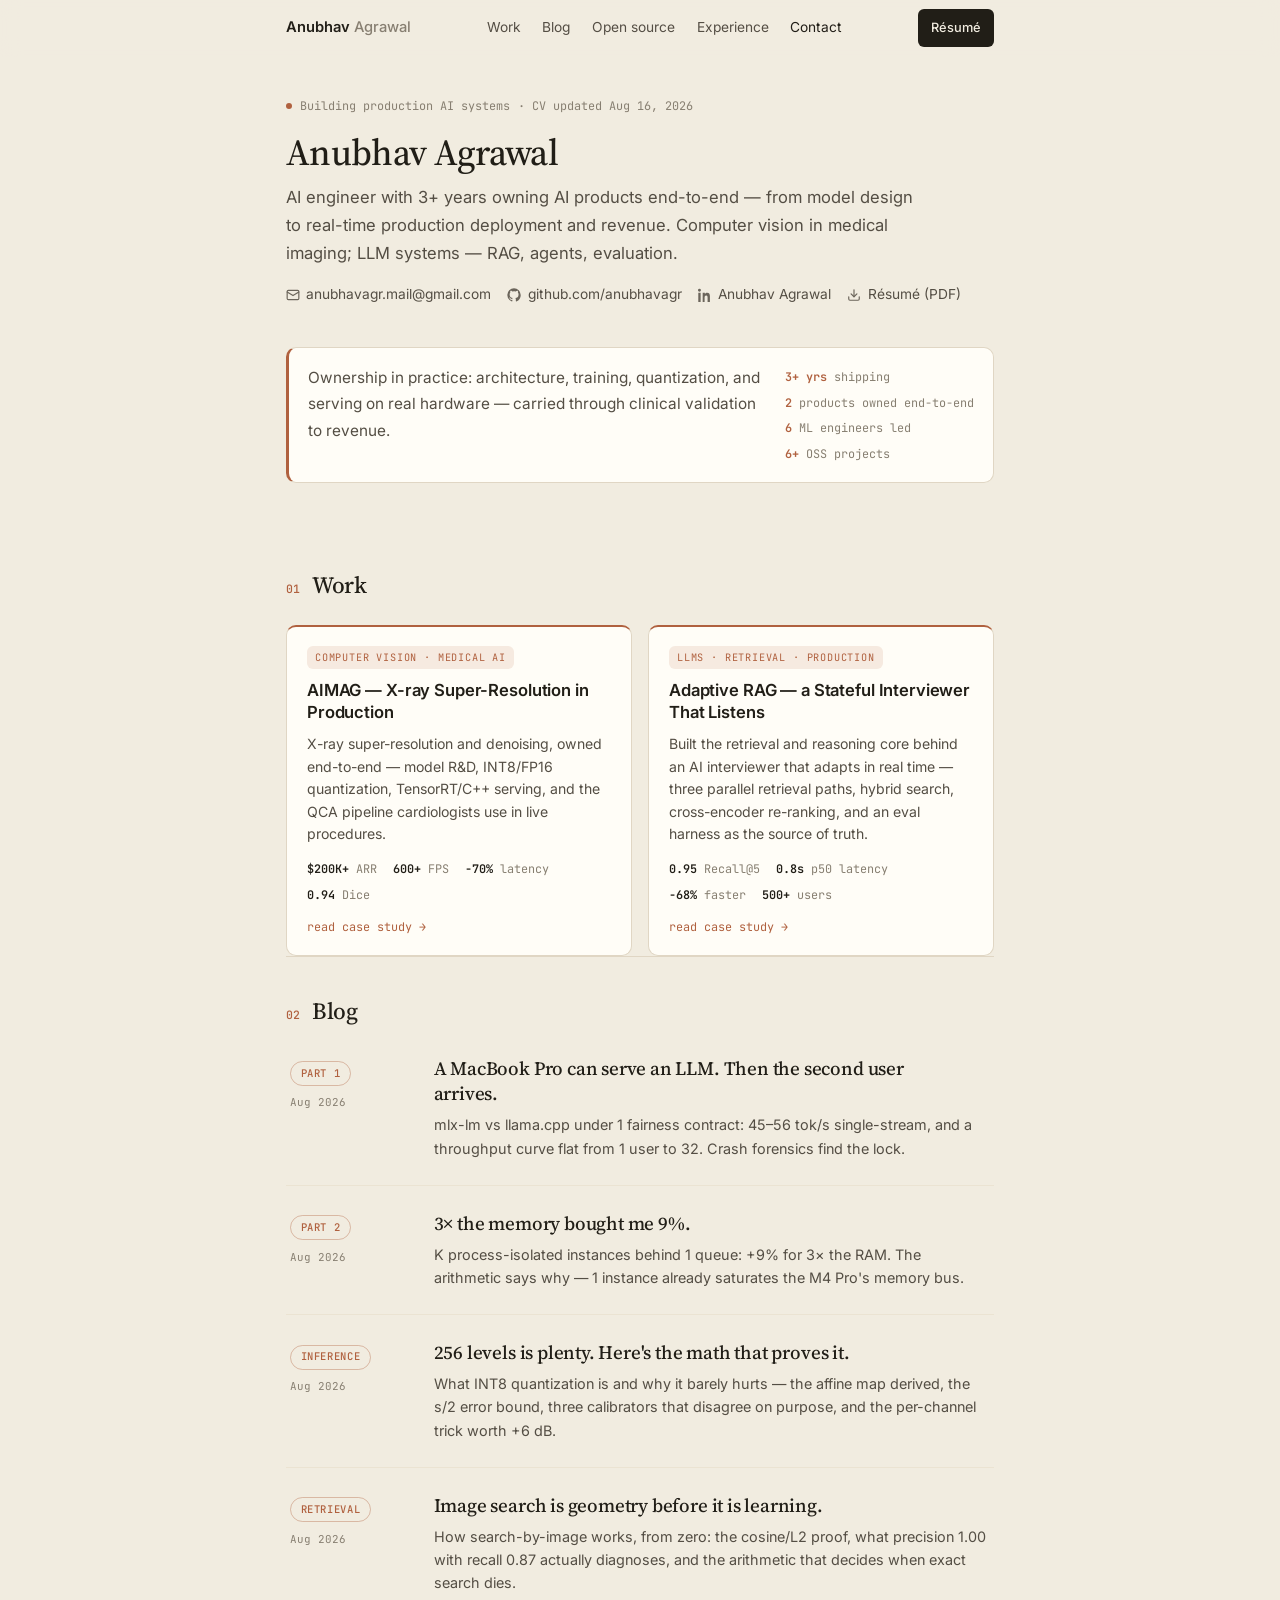
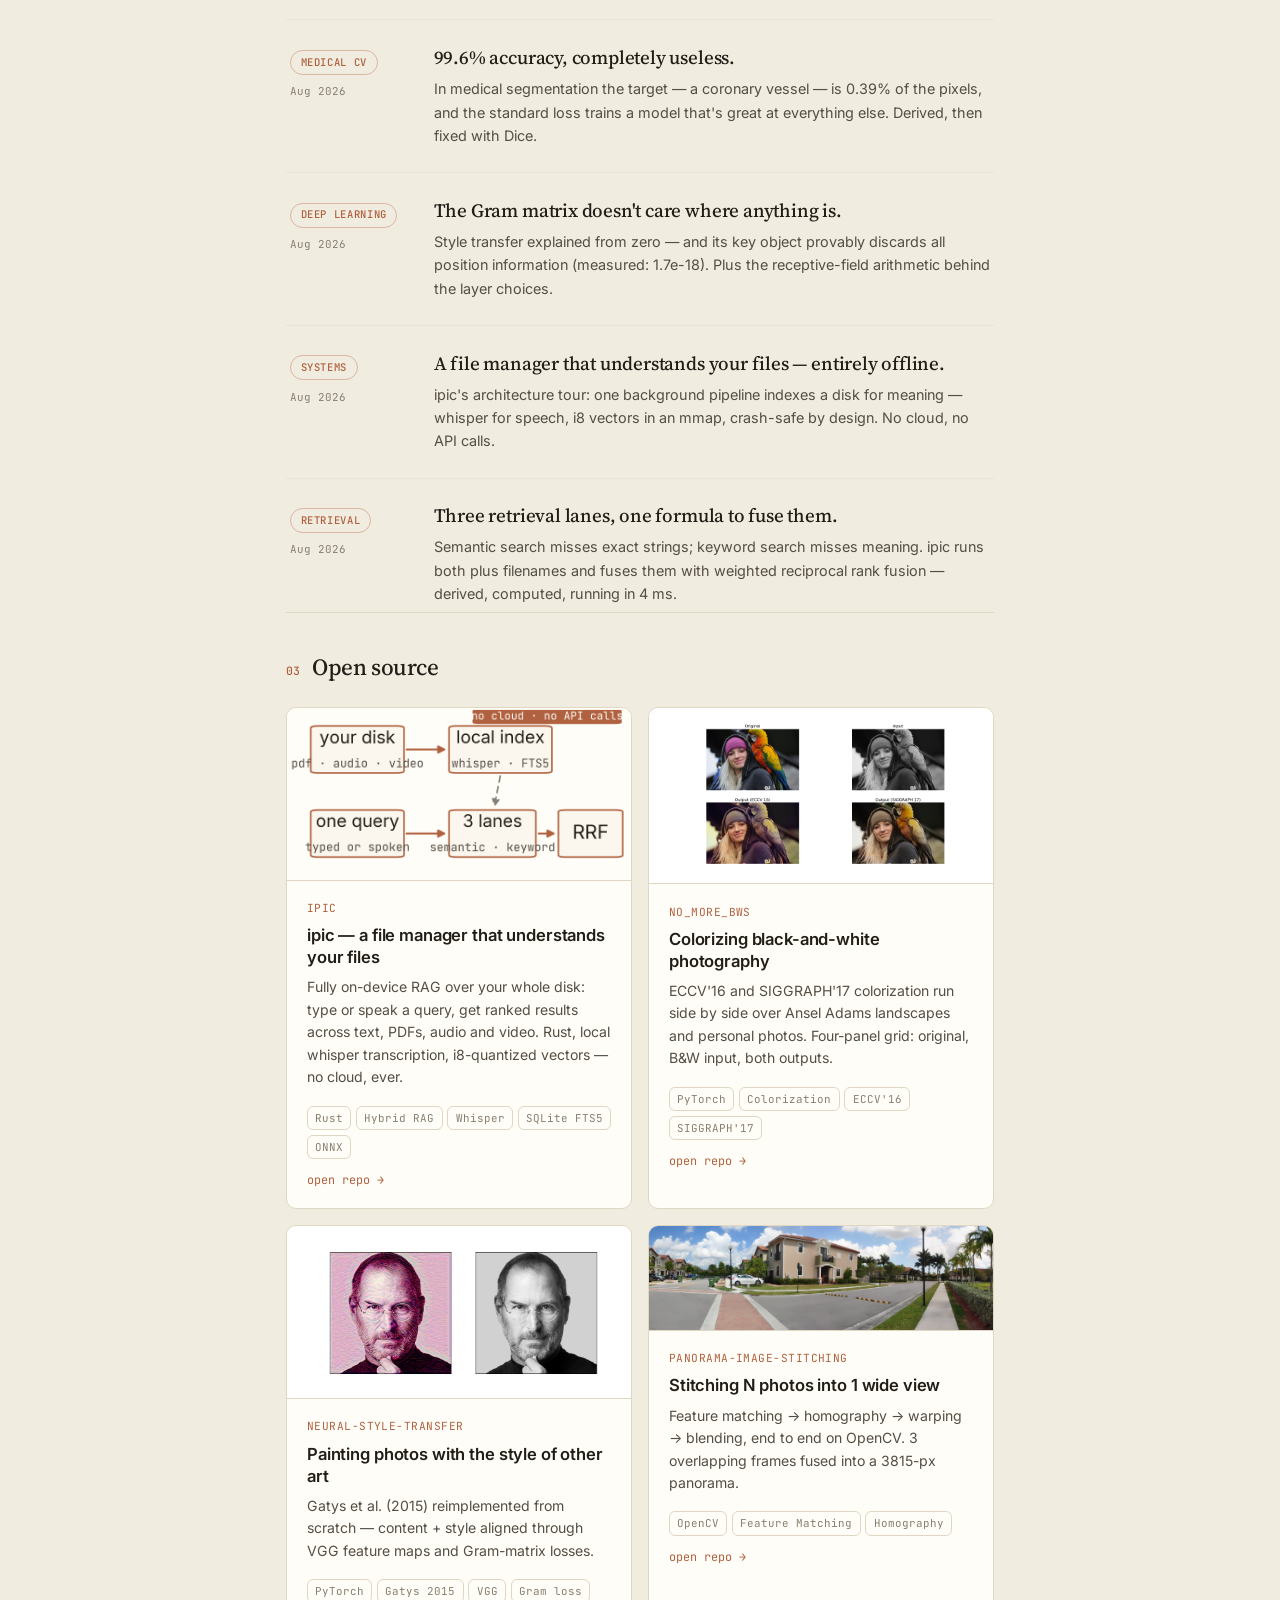
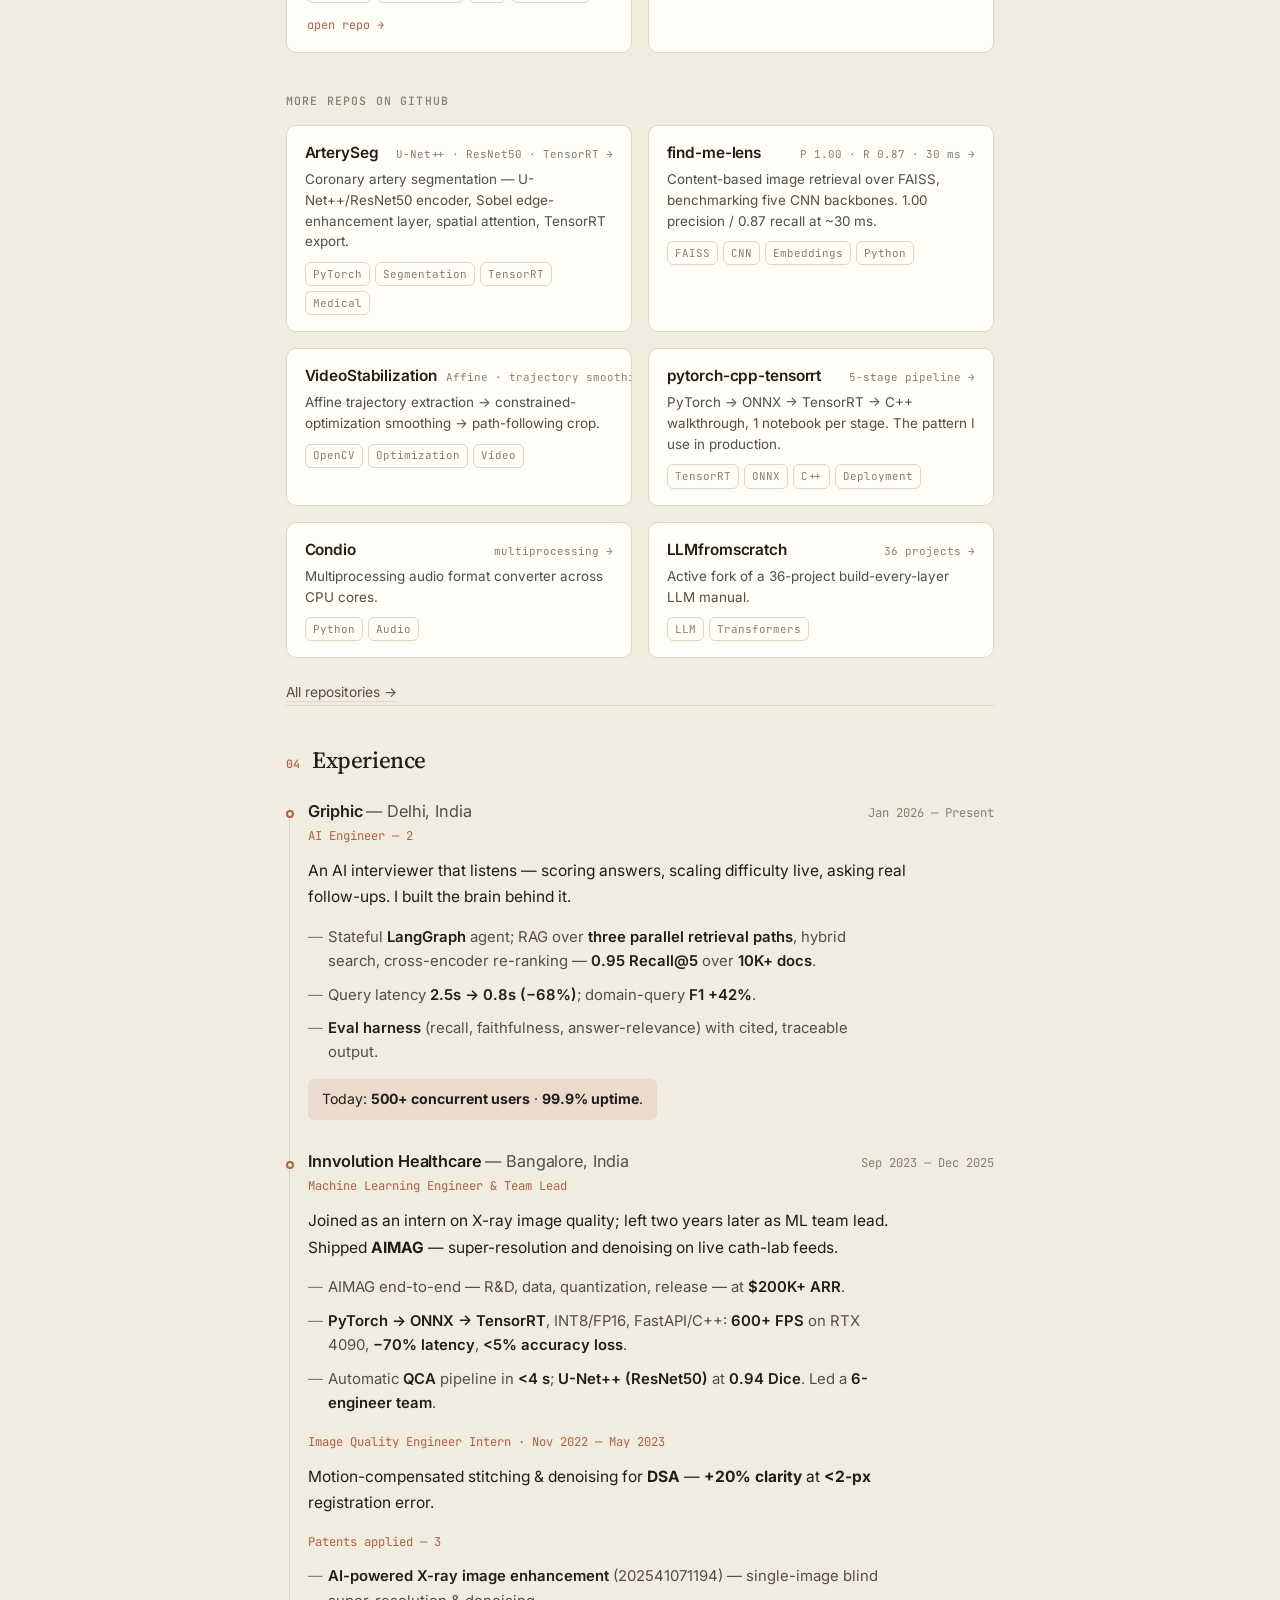
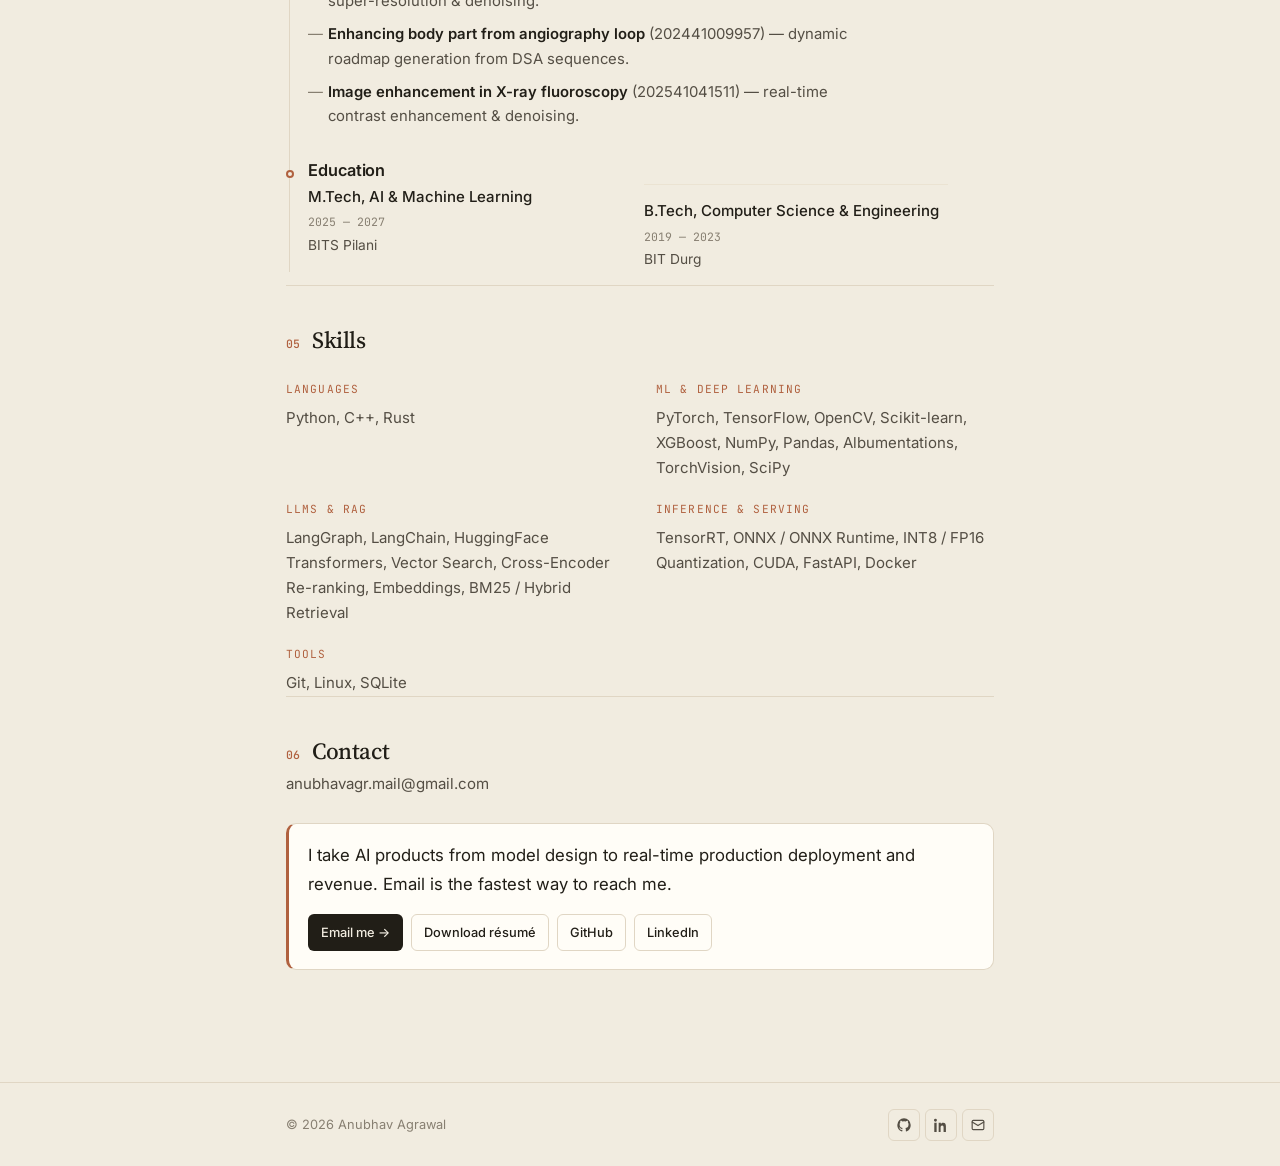
==== commit b989018c: "content: ipic — on-device RAG project across posts, open source, skills - two posts: architecture to" ====
--- a/index.html
+++ b/index.html
@@ -247,7 +247,7 @@
       <div class="skills-grid">
         <div class="skill-group">
           <div class="skill-group__label">Languages</div>
-          <div class="skill-group__items">Python, C++</div>
+          <div class="skill-group__items">Python, C++, Rust</div>
         </div>
         <div class="skill-group">
           <div class="skill-group__label">ML &amp; Deep Learning</div>
@@ -255,15 +255,15 @@
         </div>
         <div class="skill-group">
           <div class="skill-group__label">LLMs &amp; RAG</div>
-          <div class="skill-group__items">LangGraph, LangChain, HuggingFace Transformers, Vector Search, Cross-Encoder Re-ranking, Embeddings</div>
+          <div class="skill-group__items">LangGraph, LangChain, HuggingFace Transformers, Vector Search, Cross-Encoder Re-ranking, Embeddings, BM25 / Hybrid Retrieval</div>
         </div>
         <div class="skill-group">
           <div class="skill-group__label">Inference &amp; Serving</div>
-          <div class="skill-group__items">TensorRT, ONNX, INT8 / FP16 Quantization, CUDA, FastAPI, Docker</div>
+          <div class="skill-group__items">TensorRT, ONNX / ONNX Runtime, INT8 / FP16 Quantization, CUDA, FastAPI, Docker</div>
         </div>
         <div class="skill-group">
           <div class="skill-group__label">Tools</div>
-          <div class="skill-group__items">Git, Linux</div>
+          <div class="skill-group__items">Git, Linux, SQLite</div>
         </div>
       </div>
     </section>
@@ -314,7 +314,7 @@
     <svg viewBox="0 0 24 24" fill="none" stroke="currentColor" stroke-width="2" stroke-linecap="round" stroke-linejoin="round"><line x1="12" y1="19" x2="12" y2="5"/><polyline points="5 12 12 5 19 12"/></svg>
   </button>
 
-  <script src="assets/js/data.js?v=7"></script>
+  <script src="assets/js/data.js?v=9"></script>
   <script src="assets/js/main.js?v=3"></script>
 </body>
 </html>
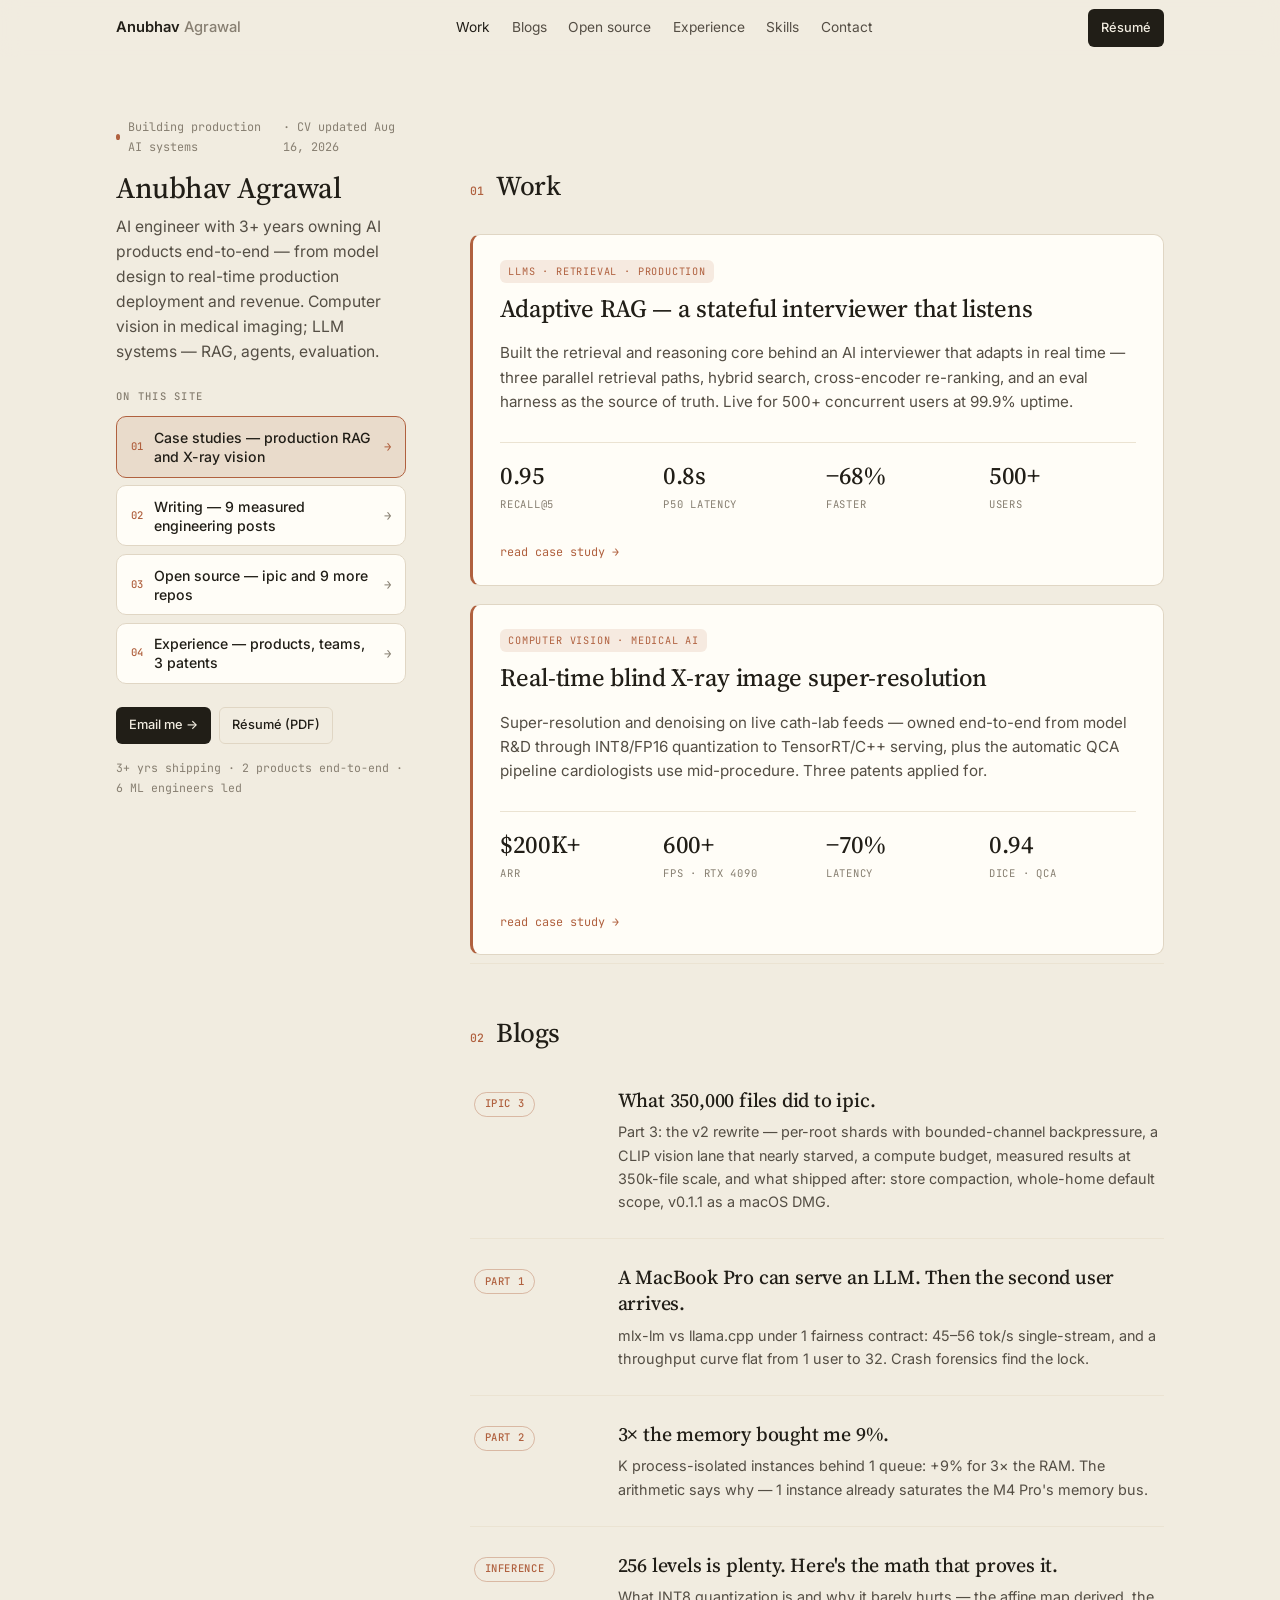
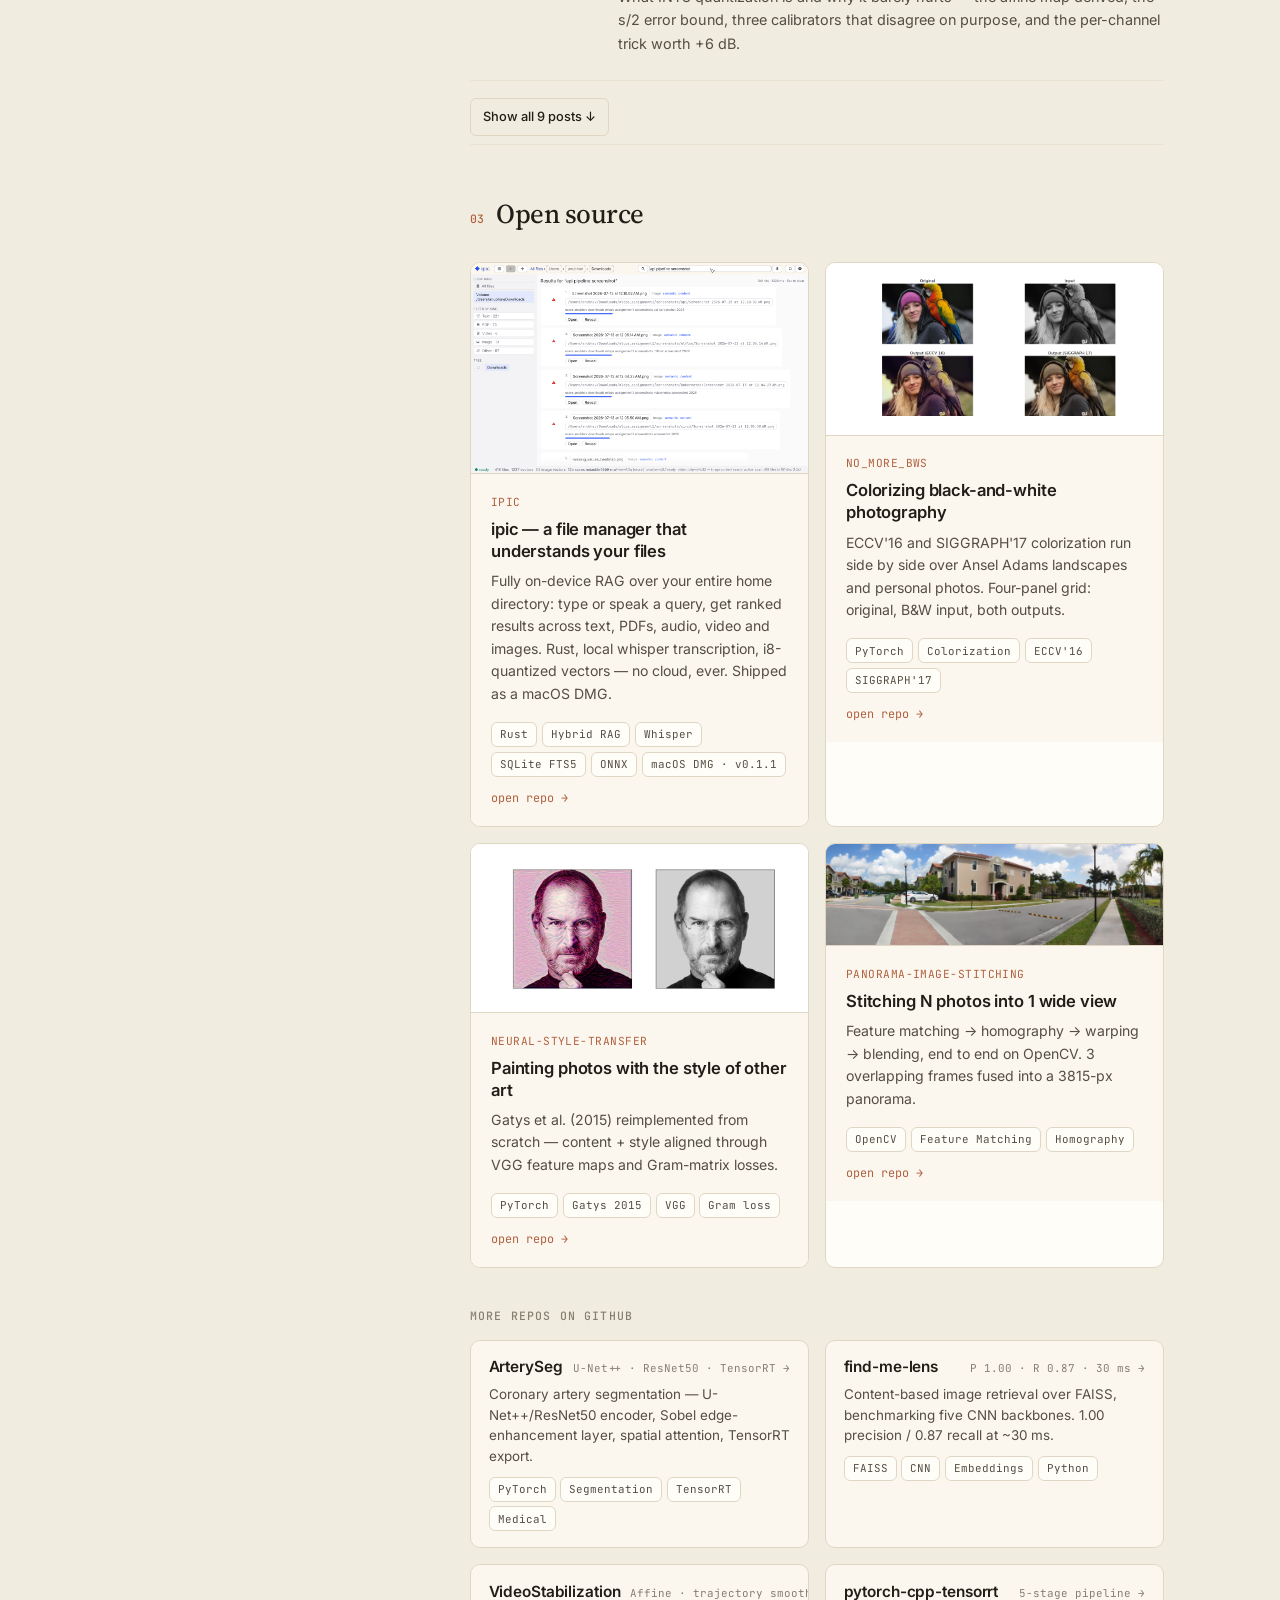
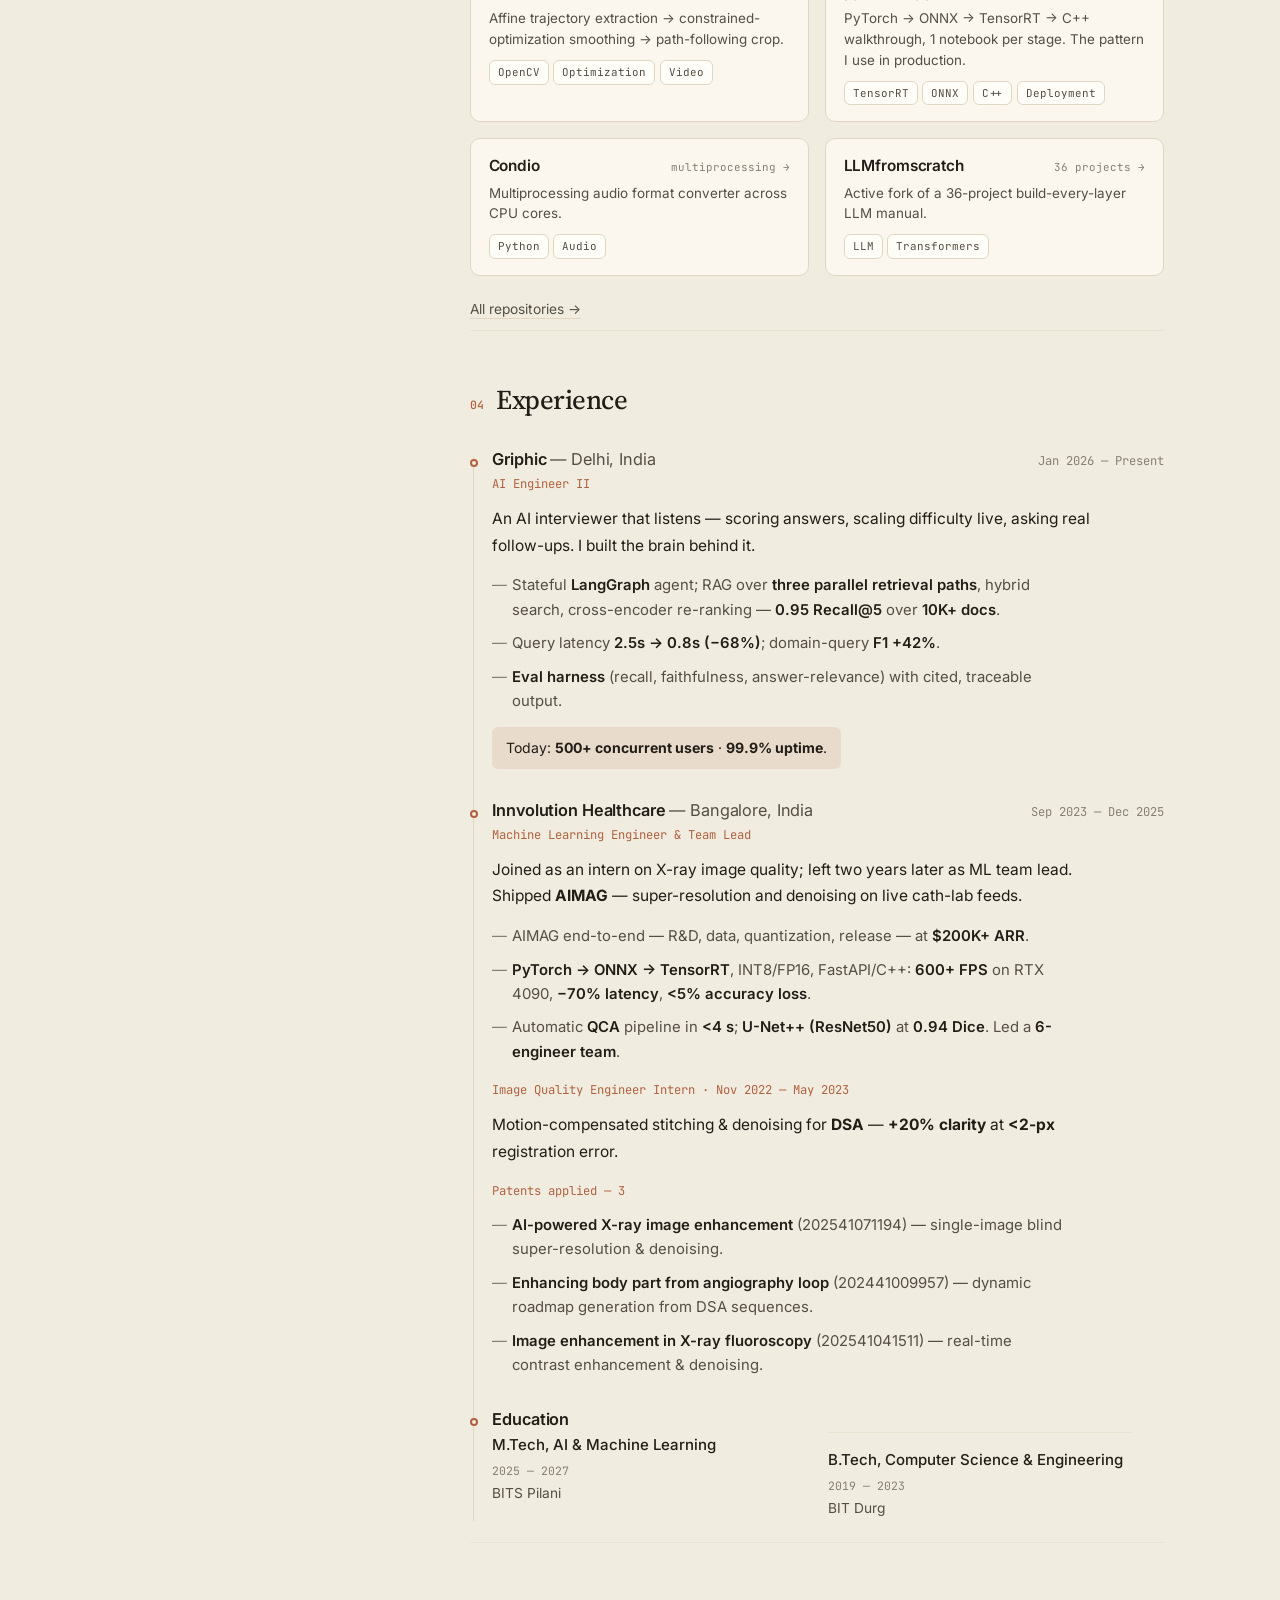
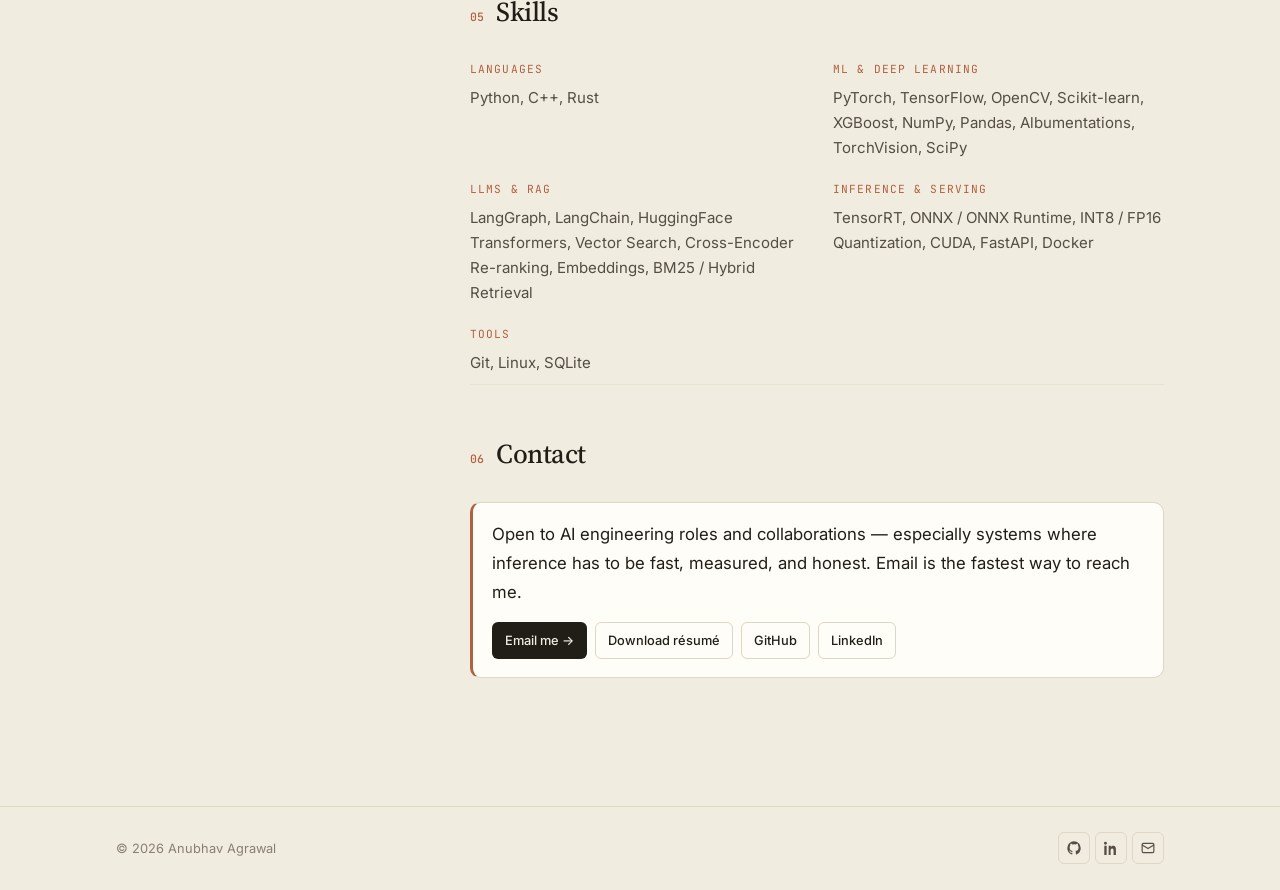
==== commit 83882e28: "site: ipic part 3, editorial redesign, full metadata pass New: What 350,000 files did to ipic (the v" ====
--- a/index.html
+++ b/index.html
@@ -7,7 +7,7 @@
   <meta name="theme-color" content="#f1ece0" />
 
   <title>Anubhav Agrawal — AI Engineer</title>
-  <meta name="description" content="AI engineer with 3+ years owning AI products end-to-end — a $200K+ ARR computer-vision product line, and the retrieval and evaluation infrastructure behind a production LLM system." />
+  <meta name="description" content="AI engineer with 3+ years owning AI products end-to-end — a $200K+ ARR computer-vision product line, and the retrieval behind a production LLM system." />
   <meta name="author" content="Anubhav Agrawal" />
   <link rel="canonical" href="https://anubhavagr.github.io/" />
 
@@ -15,8 +15,12 @@
   <meta property="og:title" content="Anubhav Agrawal — AI Engineer" />
   <meta property="og:description" content="Owns AI products end-to-end — production computer vision for medical imaging, and LLM/RAG systems. Case studies, benchmarks, and open-source lab work." />
   <meta property="og:url" content="https://anubhavagr.github.io/" />
-  <meta property="og:image" content="assets/img/og.svg" />
+  <meta property="og:image" content="https://anubhavagr.github.io/assets/img/og.png" />
+  <meta property="og:image:width" content="1200" />
+  <meta property="og:image:height" content="630" />
   <meta name="twitter:card" content="summary_large_image" />
+  <meta name="twitter:title" content="Anubhav Agrawal — AI Engineer" />
+  <meta name="twitter:image" content="https://anubhavagr.github.io/assets/img/og.png" />
 
   <link rel="icon" type="image/svg+xml" href="assets/img/favicon.svg" />
 
@@ -24,7 +28,7 @@
   <link rel="preconnect" href="https://fonts.gstatic.com" crossorigin />
   <link href="https://fonts.googleapis.com/css2?family=Inter:wght@400;500;600&family=JetBrains+Mono:wght@400;500&family=Source+Serif+4:opsz,wght@8..60,400;8..60,500;8..60,600&display=swap" rel="stylesheet" />
 
-  <link rel="stylesheet" href="assets/css/styles.css?v=3" />
+  <link rel="stylesheet" href="assets/css/styles.css?v=8" />
 
   <script type="application/ld+json">
   {
@@ -42,6 +46,7 @@
 </head>
 
 <body>
+  <a class="skip-link" href="#work">Skip to content</a>
   <!-- ============================================================== NAV -->
   <header class="nav" id="nav">
     <div class="container nav__inner">
@@ -51,9 +56,10 @@
 
       <nav class="nav__links" id="nav-links" aria-label="Primary">
         <a href="#work">Work</a>
-        <a href="#blog">Blog</a>
+        <a href="#blog">Blogs</a>
         <a href="#lab">Open source</a>
         <a href="#experience">Experience</a>
+        <a href="#skills">Skills</a>
         <a href="#contact">Contact</a>
       </nav>
 
@@ -68,8 +74,10 @@
 
   <!-- ============================================================== MAIN -->
   <main class="wrap" id="top">
-
-    <!-- ------------------------------------------------------------ Identity -->
+    <div class="layout">
+
+    <!-- ------------------------------------------------------------ Rail (sticky orientation) -->
+    <aside class="rail">
     <header class="identity">
       <div class="identity__status">
         <span class="dot"></span>
@@ -82,61 +90,148 @@
         design to real-time production deployment and revenue. Computer vision
         in medical imaging; LLM systems — RAG, agents, evaluation.
       </p>
-      <div class="identity__contact">
-        <a href="mailto:anubhavagr.mail@gmail.com">
-          <svg viewBox="0 0 24 24" fill="none" stroke="currentColor" stroke-width="2" stroke-linecap="round" stroke-linejoin="round"><rect x="2" y="4" width="20" height="16" rx="2"/><path d="m22 7-10 6L2 7"/></svg>
-          anubhavagr.mail@gmail.com
-        </a>
-        <a href="https://github.com/anubhavagr" target="_blank" rel="noopener">
-          <svg viewBox="0 0 24 24" fill="currentColor"><path d="M12 .5A11.5 11.5 0 0 0 .5 12 11.5 11.5 0 0 0 8.36 23c.6.11.82-.26.82-.58v-2.2c-3.34.73-4.04-1.4-4.04-1.4-.55-1.39-1.34-1.76-1.34-1.76-1.1-.75.08-.73.08-.73 1.2.08 1.84 1.24 1.84 1.24 1.07 1.84 2.81 1.3 3.5.99.1-.78.42-1.3.76-1.6-2.66-.3-5.46-1.33-5.46-5.93 0-1.31.47-2.38 1.23-3.22-.12-.3-.53-1.52.12-3.17 0 0 1.01-.32 3.3 1.23a11.5 11.5 0 0 1 6 0c2.3-1.55 3.3-1.23 3.3-1.23.66 1.65.25 2.87.12 3.17.77.84 1.23 1.91 1.23 3.22 0 4.61-2.8 5.62-5.48 5.92.43.37.81 1.1.81 2.22v3.29c0 .32.22.7.83.58A11.5 11.5 0 0 0 23.5 12 11.5 11.5 0 0 0 12 .5Z"/></svg>
-          github.com/anubhavagr
-        </a>
-        <a href="https://www.linkedin.com/in/anubhav-agrawal-547a3419b" target="_blank" rel="noopener">
-          <svg viewBox="0 0 24 24" fill="currentColor"><path d="M4.98 3.5A2.5 2.5 0 1 1 0 3.5a2.5 2.5 0 0 1 4.98 0zM.5 8h4V24h-4V8zM8 8h3.8v2.2h.05c.53-1 1.83-2.2 3.77-2.2 4 0 4.8 2.65 4.8 6.1V24h-4v-7.1c0-1.7 0-3.9-2.4-3.9s-2.7 1.85-2.7 3.75V24H8V8z"/></svg>
-          Anubhav Agrawal
-        </a>
-        <a class="js-resume-link" href="assets/anubhav-agrawal-resume.pdf" download>
-          <svg viewBox="0 0 24 24" fill="none" stroke="currentColor" stroke-width="2" stroke-linecap="round" stroke-linejoin="round"><path d="M21 15v4a2 2 0 0 1-2 2H5a2 2 0 0 1-2-2v-4"/><polyline points="7 10 12 15 17 10"/><line x1="12" y1="15" x2="12" y2="3"/></svg>
-          Résumé (PDF)
-        </a>
-      </div>
+      <p class="identity__index-label">On this site</p>
+      <nav class="identity__index" aria-label="What's on this site">
+        <a href="#work"><b>01</b><span>Case studies — production RAG and X-ray vision</span><em>→</em></a>
+        <a href="#blog"><b>02</b><span>Writing — 9 measured engineering posts</span><em>→</em></a>
+        <a href="#lab"><b>03</b><span>Open source — ipic and 9 more repos</span><em>→</em></a>
+        <a href="#experience"><b>04</b><span>Experience — products, teams, 3 patents</span><em>→</em></a>
+      </nav>
+      <div class="identity__cta">
+        <a class="btn btn--primary btn--sm" href="mailto:anubhavagr.mail@gmail.com">Email me →</a>
+        <a class="btn btn--ghost btn--sm js-resume-link" href="assets/anubhav-agrawal-resume.pdf" download>Résumé (PDF)</a>
+      </div>
+      <p class="identity__stats">3+ yrs shipping · 2 products end-to-end · 6 ML engineers led</p>
     </header>
-
-    <!-- ------------------------------------------------------------ Lead -->
-    <section class="lead reveal" aria-label="Intro">
-      <div class="lead__bar">
-        <p>
-          Ownership in practice: architecture, training, quantization, and
-          serving on real hardware — carried through clinical validation to
-          revenue.
-        </p>
-      </div>
-      <div class="lead__stats">
-        <span><b>3+ yrs</b> shipping</span>
-        <span><b>2</b> products owned end-to-end</span>
-        <span><b>6</b> ML engineers led</span>
-        <span><b>6+</b> OSS projects</span>
-      </div>
-    </section>
+    </aside>
+
+    <!-- ------------------------------------------------------------ Content stream -->
+    <div class="content">
 
     <!-- ------------------------------------------------------------ WORK -->
     <section class="section" id="work">
       <div class="section__head">
         <h2 class="section__title"><span class="kicker">01</span><span class="label">Work</span></h2>
       </div>
-      <div id="work-grid" class="grid-2">
-        <!-- rendered by main.js -->
+      <div id="work-grid">
+
+        <a class="case-card case-card--featured reveal" href="projects/adaptive-rag.html">
+          <span class="case-card__tag">LLMs · Retrieval · Production</span>
+          <h3>Adaptive RAG — a stateful interviewer that listens</h3>
+          <p>Built the retrieval and reasoning core behind an AI interviewer that adapts in real time — three parallel retrieval paths, hybrid search, cross-encoder re-ranking, and an eval harness as the source of truth. Live for 500+ concurrent users at 99.9% uptime.</p>
+          <div class="case-card__kpis">
+            <div><b>0.95</b><span>Recall@5</span></div>
+            <div><b>0.8s</b><span>p50 latency</span></div>
+            <div><b>−68%</b><span>faster</span></div>
+            <div><b>500+</b><span>users</span></div>
+          </div>
+          <span class="case-card__arrow">read case study →</span>
+        </a>
+
+        <a class="case-card case-card--featured reveal" href="projects/xray-superres.html">
+          <span class="case-card__tag">Computer Vision · Medical AI</span>
+          <h3>Real-time blind X-ray image super-resolution</h3>
+          <p>Super-resolution and denoising on live cath-lab feeds — owned end-to-end from model R&amp;D through INT8/FP16 quantization to TensorRT/C++ serving, plus the automatic QCA pipeline cardiologists use mid-procedure. Three patents applied for.</p>
+          <div class="case-card__kpis">
+            <div><b>$200K+</b><span>ARR</span></div>
+            <div><b>600+</b><span>FPS · RTX 4090</span></div>
+            <div><b>−70%</b><span>latency</span></div>
+            <div><b>0.94</b><span>Dice · QCA</span></div>
+          </div>
+          <span class="case-card__arrow">read case study →</span>
+        </a>
       </div>
     </section>
 
     <!-- ------------------------------------------------------------ WRITING -->
     <section class="section" id="blog">
       <div class="section__head">
-        <h2 class="section__title"><span class="kicker">02</span><span class="label">Blog</span></h2>
+        <h2 class="section__title"><span class="kicker">02</span><span class="label">Blogs</span></h2>
       </div>
       <div id="posts-grid">
-        <!-- rendered by main.js -->
-      </div>
+        <a class="post-row reveal" href="posts/ipic-v2-scale.html">
+          <div class="post-row__left">
+            <span class="post-row__part">ipic 3</span>
+          </div>
+          <div class="post-row__body">
+            <h3>What 350,000 files did to ipic.<span class="post-row__arrow">→</span></h3>
+            <p>Part 3: the v2 rewrite — per-root shards with bounded-channel backpressure, a CLIP vision lane that nearly starved, a compute budget, measured results at 350k-file scale, and what shipped after: store compaction, whole-home default scope, v0.1.1 as a macOS DMG.</p>
+          </div>
+        </a>
+        <a class="post-row reveal" href="posts/inference-lab.html">
+          <div class="post-row__left">
+            <span class="post-row__part">Part 1</span>
+          </div>
+          <div class="post-row__body">
+            <h3>A MacBook Pro can serve an LLM. Then the second user arrives.<span class="post-row__arrow">→</span></h3>
+            <p>mlx-lm vs llama.cpp under 1 fairness contract: 45–56 tok/s single-stream, and a throughput curve flat from 1 user to 32. Crash forensics find the lock.</p>
+          </div>
+        </a>
+        <a class="post-row reveal" href="posts/inference-lab-2.html">
+          <div class="post-row__left">
+            <span class="post-row__part">Part 2</span>
+          </div>
+          <div class="post-row__body">
+            <h3>3× the memory bought me 9%.<span class="post-row__arrow">→</span></h3>
+            <p>K process-isolated instances behind 1 queue: +9% for 3× the RAM. The arithmetic says why — 1 instance already saturates the M4 Pro's memory bus.</p>
+          </div>
+        </a>
+        <a class="post-row reveal" href="posts/int8-quantization.html">
+          <div class="post-row__left">
+            <span class="post-row__part">Inference</span>
+          </div>
+          <div class="post-row__body">
+            <h3>256 levels is plenty. Here's the math that proves it.<span class="post-row__arrow">→</span></h3>
+            <p>What INT8 quantization is and why it barely hurts — the affine map derived, the s/2 error bound, three calibrators that disagree on purpose, and the per-channel trick worth +6 dB.</p>
+          </div>
+        </a>
+        <a class="post-row reveal" href="posts/image-search-geometry.html">
+          <div class="post-row__left">
+            <span class="post-row__part">Retrieval</span>
+          </div>
+          <div class="post-row__body">
+            <h3>Image search is geometry before it is learning.<span class="post-row__arrow">→</span></h3>
+            <p>How search-by-image works, from zero: the cosine/L2 proof, what precision 1.00 with recall 0.87 actually diagnoses, and the arithmetic that decides when exact search dies.</p>
+          </div>
+        </a>
+        <a class="post-row reveal" href="posts/dice-imbalance.html">
+          <div class="post-row__left">
+            <span class="post-row__part">Medical CV</span>
+          </div>
+          <div class="post-row__body">
+            <h3>99.6% accuracy, completely useless.<span class="post-row__arrow">→</span></h3>
+            <p>In medical segmentation the target — a coronary vessel — is 0.39% of the pixels, and the standard loss trains a model that's great at everything else. Derived, then fixed with Dice.</p>
+          </div>
+        </a>
+        <a class="post-row reveal" href="posts/gram-matrix.html">
+          <div class="post-row__left">
+            <span class="post-row__part">Deep Learning</span>
+          </div>
+          <div class="post-row__body">
+            <h3>The Gram matrix doesn't care where anything is.<span class="post-row__arrow">→</span></h3>
+            <p>Style transfer explained from zero — and its key object provably discards all position information (measured: 1.7e-18). Plus the receptive-field arithmetic behind the layer choices.</p>
+          </div>
+        </a>
+        <a class="post-row reveal" href="posts/ipic-architecture.html">
+          <div class="post-row__left">
+            <span class="post-row__part">ipic 1</span>
+          </div>
+          <div class="post-row__body">
+            <h3>A file manager that understands your files — entirely offline.<span class="post-row__arrow">→</span></h3>
+            <p>Part 1 of the ipic build log: the first engine — 3 retrieval lanes fused by RRF, an i8-quantized mmap'd vector store, whisper on CPU, crash-safety by job state. One focused week, 23 commits.</p>
+          </div>
+        </a>
+        <a class="post-row reveal" href="posts/ipic-hybrid-search.html">
+          <div class="post-row__left">
+            <span class="post-row__part">ipic 2</span>
+          </div>
+          <div class="post-row__body">
+            <h3>Four retrieval lanes, one formula to fuse them.<span class="post-row__arrow">→</span></h3>
+            <p>Part 2: the ranking math — weighted reciprocal rank fusion across semantic, vision, keyword and filename lanes, derived from requirements and computed on a worked example. No re-ranker, 4–10 ms.</p>
+          </div>
+        </a>
+            </div>
+      <button id="posts-toggle" class="btn btn--ghost btn--sm posts-toggle is-hidden" aria-expanded="false">Show all posts ↓</button>
     </section>
 
     <!-- ------------------------------------------------------------ OPEN SOURCE -->
@@ -145,13 +240,109 @@
         <h2 class="section__title"><span class="kicker">03</span><span class="label">Open source</span></h2>
       </div>
       <div id="lab-grid" class="grid-2">
-        <!-- rendered by main.js -->
-      </div>
+
+        <a class="lab-card reveal" href="https://github.com/anubhavagr/ipic" target="_blank" rel="noopener">
+          <div class="lab-card__media">
+            <img src="assets/img/posts/ipic-architecture/app-search.png" alt="Real screenshot of the ipic app: a natural-language search returning 100 ranked hits across file types, with a status bar showing text and CLIP-vision embedders and image-content search active" loading="lazy" />
+          </div>
+          <div class="lab-card__body">
+            <span class="lab-card__repo">ipic</span>
+            <h3>ipic — a file manager that understands your files</h3>
+            <p>Fully on-device RAG over your entire home directory: type or speak a query, get ranked results across text, PDFs, audio, video and images. Rust, local whisper transcription, i8-quantized vectors — no cloud, ever. Shipped as a macOS DMG.</p>
+            <div class="chips"><span class="chip">Rust</span><span class="chip">Hybrid RAG</span><span class="chip">Whisper</span><span class="chip">SQLite FTS5</span><span class="chip">ONNX</span><span class="chip">macOS DMG · v0.1.1</span></div>
+            <span class="lab-card__arrow">open repo →</span>
+          </div>
+        </a>
+        <a class="lab-card reveal" href="https://github.com/anubhavagr/no_more_BWs" target="_blank" rel="noopener">
+          <div class="lab-card__media">
+            <img src="assets/img/projects/colorization.png" alt="Four-panel colorization grid comparing ECCV and SIGGRAPH model outputs" loading="lazy" />
+          </div>
+          <div class="lab-card__body">
+            <span class="lab-card__repo">no_more_BWs</span>
+            <h3>Colorizing black-and-white photography</h3>
+            <p>ECCV'16 and SIGGRAPH'17 colorization run side by side over Ansel Adams landscapes and personal photos. Four-panel grid: original, B&amp;W input, both outputs.</p>
+            <div class="chips"><span class="chip">PyTorch</span><span class="chip">Colorization</span><span class="chip">ECCV'16</span><span class="chip">SIGGRAPH'17</span></div>
+            <span class="lab-card__arrow">open repo →</span>
+          </div>
+        </a>
+        <a class="lab-card reveal" href="https://github.com/anubhavagr/neural-style-transfer" target="_blank" rel="noopener">
+          <div class="lab-card__media">
+            <img src="assets/img/projects/style-transfer-1.png" alt="Neural style transfer output showing a content image restyled" loading="lazy" />
+          </div>
+          <div class="lab-card__body">
+            <span class="lab-card__repo">neural-style-transfer</span>
+            <h3>Painting photos with the style of other art</h3>
+            <p>Gatys et al. (2015) reimplemented from scratch — content + style aligned through VGG feature maps and Gram-matrix losses.</p>
+            <div class="chips"><span class="chip">PyTorch</span><span class="chip">Gatys 2015</span><span class="chip">VGG</span><span class="chip">Gram loss</span></div>
+            <span class="lab-card__arrow">open repo →</span>
+          </div>
+        </a>
+        <a class="lab-card reveal" href="https://github.com/anubhavagr/Panorama-image-stitching" target="_blank" rel="noopener">
+          <div class="lab-card__media">
+            <img src="assets/img/projects/panorama.png" alt="Wide panorama stitched from three overlapping photographs" loading="lazy" />
+          </div>
+          <div class="lab-card__body">
+            <span class="lab-card__repo">Panorama-image-stitching</span>
+            <h3>Stitching N photos into 1 wide view</h3>
+            <p>Feature matching → homography → warping → blending, end to end on OpenCV. 3 overlapping frames fused into a 3815-px panorama.</p>
+            <div class="chips"><span class="chip">OpenCV</span><span class="chip">Feature Matching</span><span class="chip">Homography</span></div>
+            <span class="lab-card__arrow">open repo →</span>
+          </div>
+        </a>
+            </div>
 
       <h3 class="lab-more">More repos on GitHub</h3>
       <div id="proj-grid" class="grid-2">
-        <!-- rendered by main.js -->
-      </div>
+
+        <a class="proj-card reveal" href="https://github.com/anubhavagr/ArterySeg" target="_blank" rel="noopener">
+          <div class="proj-card__top">
+            <h3>ArterySeg</h3>
+            <span class="proj-card__note">U-Net++ · ResNet50 · TensorRT →</span>
+          </div>
+          <p>Coronary artery segmentation — U-Net++/ResNet50 encoder, Sobel edge-enhancement layer, spatial attention, TensorRT export.</p>
+          <div class="chips"><span class="chip">PyTorch</span><span class="chip">Segmentation</span><span class="chip">TensorRT</span><span class="chip">Medical</span></div>
+        </a>
+        <a class="proj-card reveal" href="https://github.com/anubhavagr/find-me-lens" target="_blank" rel="noopener">
+          <div class="proj-card__top">
+            <h3>find-me-lens</h3>
+            <span class="proj-card__note">P 1.00 · R 0.87 · 30 ms →</span>
+          </div>
+          <p>Content-based image retrieval over FAISS, benchmarking five CNN backbones. 1.00 precision / 0.87 recall at ~30 ms.</p>
+          <div class="chips"><span class="chip">FAISS</span><span class="chip">CNN</span><span class="chip">Embeddings</span><span class="chip">Python</span></div>
+        </a>
+        <a class="proj-card reveal" href="https://github.com/anubhavagr/VideoStabilization" target="_blank" rel="noopener">
+          <div class="proj-card__top">
+            <h3>VideoStabilization</h3>
+            <span class="proj-card__note">Affine · trajectory smoothing →</span>
+          </div>
+          <p>Affine trajectory extraction → constrained-optimization smoothing → path-following crop.</p>
+          <div class="chips"><span class="chip">OpenCV</span><span class="chip">Optimization</span><span class="chip">Video</span></div>
+        </a>
+        <a class="proj-card reveal" href="https://github.com/anubhavagr/pytorch-cpp-tensorrt" target="_blank" rel="noopener">
+          <div class="proj-card__top">
+            <h3>pytorch-cpp-tensorrt</h3>
+            <span class="proj-card__note">5-stage pipeline →</span>
+          </div>
+          <p>PyTorch → ONNX → TensorRT → C++ walkthrough, 1 notebook per stage. The pattern I use in production.</p>
+          <div class="chips"><span class="chip">TensorRT</span><span class="chip">ONNX</span><span class="chip">C++</span><span class="chip">Deployment</span></div>
+        </a>
+        <a class="proj-card reveal" href="https://github.com/anubhavagr/Condio" target="_blank" rel="noopener">
+          <div class="proj-card__top">
+            <h3>Condio</h3>
+            <span class="proj-card__note">multiprocessing →</span>
+          </div>
+          <p>Multiprocessing audio format converter across CPU cores.</p>
+          <div class="chips"><span class="chip">Python</span><span class="chip">Audio</span></div>
+        </a>
+        <a class="proj-card reveal" href="https://github.com/anubhavagr/LLMfromscratch" target="_blank" rel="noopener">
+          <div class="proj-card__top">
+            <h3>LLMfromscratch</h3>
+            <span class="proj-card__note">36 projects →</span>
+          </div>
+          <p>Active fork of a 36-project build-every-layer LLM manual.</p>
+          <div class="chips"><span class="chip">LLM</span><span class="chip">Transformers</span></div>
+        </a>
+            </div>
 
       <p style="margin-top:1.2rem;">
         <a class="text-link" href="https://github.com/anubhavagr?tab=repositories" target="_blank" rel="noopener">All repositories →</a>
@@ -170,7 +361,7 @@
             <h3>Griphic <span class="org">— Delhi, India</span></h3>
             <span class="when">Jan 2026 — Present</span>
           </div>
-          <div class="tl-role">AI Engineer — 2</div>
+          <div class="tl-role">AI Engineer II</div>
           <p class="tl-lede">
             An AI interviewer that listens — scoring answers, scaling difficulty live, asking real
             follow-ups. I built the brain behind it.
@@ -272,13 +463,13 @@
     <section class="section" id="contact">
       <div class="section__head">
         <h2 class="section__title"><span class="kicker">06</span><span class="label">Contact</span></h2>
-        <p class="section__sub">anubhavagr.mail@gmail.com</p>
       </div>
       <div class="lead" style="border-left-color: var(--accent);">
         <div class="lead__bar">
           <p style="font-size:1.05rem; color:var(--text);">
-            I take AI products from model design to real-time production deployment and revenue.
-            Email is the fastest way to reach me.
+            Open to AI engineering roles and collaborations — especially systems
+            where inference has to be fast, measured, and honest. Email is the
+            fastest way to reach me.
           </p>
           <p style="margin-top:1rem; display:flex; flex-wrap:wrap; gap:0.5rem;">
             <a class="btn btn--primary btn--sm" href="mailto:anubhavagr.mail@gmail.com">Email me →</a>
@@ -290,6 +481,8 @@
       </div>
     </section>
 
+    </div><!-- /content -->
+    </div><!-- /layout -->
   </main>
 
   <!-- ============================================================== FOOTER -->
@@ -314,7 +507,7 @@
     <svg viewBox="0 0 24 24" fill="none" stroke="currentColor" stroke-width="2" stroke-linecap="round" stroke-linejoin="round"><line x1="12" y1="19" x2="12" y2="5"/><polyline points="5 12 12 5 19 12"/></svg>
   </button>
 
-  <script src="assets/js/data.js?v=9"></script>
-  <script src="assets/js/main.js?v=3"></script>
+  <script src="assets/js/data.js?v=11"></script>
+  <script src="assets/js/main.js?v=7"></script>
 </body>
 </html>
--- a/assets/css/styles.css
+++ b/assets/css/styles.css
@@ -9,7 +9,7 @@
   --font-serif: "Source Serif 4", Georgia, "Times New Roman", serif;
   --font-mono: "JetBrains Mono", ui-monospace, "SF Mono", Menlo, monospace;
 
-  --wrap: 780px;
+  --wrap: 1120px;
   --gutter: clamp(1.25rem, 5vw, 2.25rem);
   --measure: 64ch;
 
@@ -29,13 +29,13 @@
   --r-sm: 6px;
   --r-md: 10px;
   --r-lg: 14px;
-  --ease: cubic-bezier(0.4, 0, 0.2, 1);
+  --ease: cubic-bezier(0.16, 1, 0.3, 1);
 }
 
 /* ----------------------------------------------------------------- Reset */
 *, *::before, *::after { box-sizing: border-box; }
 * { margin: 0; padding: 0; }
-html { -webkit-text-size-adjust: 100%; scroll-behavior: smooth; }
+html { -webkit-text-size-adjust: 100%; scroll-behavior: smooth; scroll-padding-top: 76px; }
 @media (prefers-reduced-motion: reduce) {
   html { scroll-behavior: auto; }
   *, *::before, *::after { animation-duration: .001ms !important; transition-duration: .001ms !important; }
@@ -136,18 +136,34 @@
 .text-link:hover { color: var(--accent); border-bottom-color: var(--accent); }
 
 /* ----------------------------------------------------------------- Wrap / main */
-.wrap { max-width: var(--wrap); margin-inline: auto; padding: clamp(4.5rem, 10vh, 6rem) var(--gutter) 1rem; }
+.wrap { max-width: var(--wrap); margin-inline: auto; padding: clamp(5.5rem, 13vh, 7.5rem) var(--gutter) 1rem; }
+
+/* Two-column shell: sticky orientation rail + content stream. The rail keeps
+   the site map and contact visible for the whole scroll; the content column
+   carries the sections. Collapses to the single column below 980px. */
+.layout {
+  display: grid;
+  grid-template-columns: 290px minmax(0, 1fr);
+  gap: clamp(2.5rem, 5vw, 4.5rem);
+  align-items: start;
+}
+.rail { position: sticky; top: 5.25rem; }
+.content { min-width: 0; }
+@media (max-width: 980px) {
+  .layout { display: block; }
+  .rail { position: static; margin-bottom: 1rem; border-bottom: 1px solid var(--border-soft); padding-bottom: 2rem; }
+}
 
 /* ----------------------------------------------------------------- Identity */
-.identity { margin-bottom: 2.5rem; }
+.identity { margin-bottom: 3.25rem; }
 .identity__status {
   display: inline-flex; align-items: center; gap: 0.5rem;
   font-family: var(--font-mono); font-size: 0.74rem; color: var(--text-mute);
   margin-bottom: 0.85rem;
 }
 .identity__status .dot { width: 6px; height: 6px; border-radius: 50%; background: var(--accent); display: inline-block; }
-.identity h1 { font-size: clamp(1.9rem, 1.5rem + 1.4vw, 2.3rem); margin-bottom: 0.5rem; }
-.identity__role { color: var(--text-soft); font-size: 1.04rem; max-width: var(--measure); margin-bottom: 1rem; }
+.identity h1 { font-size: clamp(1.55rem, 1.35rem + 1vw, 1.85rem); line-height: 1.15; letter-spacing: -0.015em; margin-bottom: 0.55rem; }
+.identity__role { color: var(--text-soft); font-size: 0.98rem; line-height: 1.6; max-width: 44ch; margin-bottom: 0.9rem; }
 .identity__contact { display: flex; flex-wrap: wrap; gap: 0.4rem 1rem; align-items: center; }
 .identity__contact a {
   display: inline-flex; align-items: center; gap: 0.4rem;
@@ -157,10 +173,55 @@
 .identity__contact a:hover { color: var(--accent); }
 .identity__contact svg { width: 14px; height: 14px; opacity: 0.85; }
 
+/* Site index: explicit nav buttons — bordered, arrowed, unmistakably clickable */
+.identity__index-label {
+  font-family: var(--font-mono); font-size: 0.66rem; font-weight: 500;
+  letter-spacing: 0.12em; text-transform: uppercase;
+  color: var(--text-mute); margin: 1.5rem 0 0.6rem;
+}
+.identity__index { display: grid; gap: 0.45rem; margin: 0 0 1.4rem; }
+.identity__index a {
+  display: grid; grid-template-columns: auto 1fr auto; align-items: center; gap: 0.7rem;
+  padding: 0.68rem 0.85rem;
+  background: var(--bg-elev); border: 1px solid var(--border); border-radius: var(--r-md);
+  font-size: 0.88rem; cursor: pointer;
+  transition: border-color 0.2s var(--ease), background 0.2s var(--ease), transform 0.2s var(--ease);
+}
+.identity__index a b {
+  font-family: var(--font-mono); font-size: 0.66rem; font-weight: 500;
+  color: var(--accent);
+}
+.identity__index a span { color: var(--text); font-weight: 500; line-height: 1.35; }
+.identity__index a em {
+  font-style: normal; font-family: var(--font-mono); font-size: 0.78rem;
+  color: var(--text-mute);
+  transition: color 0.2s var(--ease), transform 0.2s var(--ease);
+}
+.identity__index a:hover {
+  border-color: color-mix(in srgb, var(--accent) 45%, var(--border));
+  background: var(--bg-subtle); transform: translateY(-1px);
+}
+.identity__index a:hover em { color: var(--accent); transform: translateX(2px); }
+.identity__index a:focus-visible { outline: 2px solid var(--accent); outline-offset: 2px; }
+.identity__index a.active {
+  border-color: var(--accent); background: var(--accent-tint);
+}
+.identity__index a.active em { color: var(--accent); }
+
+.identity__cta { display: flex; align-items: center; gap: 0.5rem; flex-wrap: wrap; }
+.identity__stats {
+  font-family: var(--font-mono); font-size: 0.72rem; color: var(--text-mute);
+  margin: 0.9rem 0 0;
+}
+
+/* First-visit pacing: long lists start folded, expand on demand */
+#posts-grid.is-collapsed .post-row:nth-child(n+5) { display: none; }
+.posts-toggle { margin-top: 1.1rem; }
+
 /* Lead intro + stats */
 .lead {
   display: flex; gap: 1.25rem; align-items: flex-start;
-  padding: 1.1rem 1.2rem; margin-bottom: 3rem;
+  padding: 1.1rem 1.2rem; margin-bottom: 3.5rem;
   background: var(--bg-elev); border: 1px solid var(--border);
   border-left: 3px solid var(--accent);
   border-radius: var(--r-md);
@@ -180,11 +241,11 @@
 }
 
 /* ----------------------------------------------------------------- Sections */
-.section { padding-block: 2.5rem 0; }
-.section + .section { border-top: 1px solid var(--border); }
-.section__head { margin-bottom: 1.6rem; }
+.section { padding-block: 3.25rem 0.5rem; }
+.section + .section { border-top: 1px solid var(--border-soft); }
+.section__head { margin-bottom: 2rem; }
 .section__title {
-  font-size: clamp(1.25rem, 1.05rem + 0.8vw, 1.45rem);
+  font-size: clamp(1.45rem, 1.2rem + 1vw, 1.7rem);
   display: flex; align-items: baseline; gap: 0.7rem;
 }
 .section__title .kicker {
@@ -205,11 +266,10 @@
   padding: 1.2rem 1.25rem 1.1rem;
   background: var(--bg-elev);
   border: 1px solid var(--border);
-  border-top: 2px solid var(--accent);
   border-radius: var(--r-md);
-  transition: transform 0.2s var(--ease), box-shadow 0.2s var(--ease), border-color 0.2s var(--ease);
-}
-.case-card:hover { transform: translateY(-2px); box-shadow: 0 12px 28px -18px color-mix(in srgb, var(--accent) 70%, transparent); }
+  transition: transform 0.25s var(--ease), box-shadow 0.25s var(--ease), border-color 0.25s var(--ease);
+}
+.case-card:hover { transform: translateY(-2px); border-color: color-mix(in srgb, var(--accent) 35%, var(--border)); box-shadow: 0 14px 30px -20px color-mix(in srgb, var(--accent) 55%, transparent); }
 .case-card__tag {
   align-self: flex-start;
   font-family: var(--font-mono); font-size: 0.64rem; letter-spacing: 0.08em; text-transform: uppercase;
@@ -226,12 +286,36 @@
 .case-card__meta b { color: var(--text); font-weight: 600; }
 .case-card__arrow { font-family: var(--font-mono); font-size: 0.74rem; color: var(--accent); margin-top: 0.15rem; }
 
+/* Featured case study: full-width band, not a lonely grid card */
+.case-card--featured { padding: 1.55rem 1.7rem 1.4rem; border-left: 3px solid var(--accent); }
+#work-grid { display: grid; gap: 1.1rem; }
+.case-card--featured h3 {
+  font-family: var(--font-serif); font-weight: 500;
+  font-size: clamp(1.3rem, 1.1rem + 1vw, 1.55rem);
+  line-height: 1.28; letter-spacing: -0.012em;
+}
+.case-card--featured p { font-size: 0.95rem; max-width: 68ch; margin-top: 0.45rem; }
+.case-card__kpis {
+  display: grid; grid-template-columns: repeat(4, 1fr); gap: 1rem;
+  margin-top: 1.15rem; padding-top: 1.15rem; border-top: 1px solid var(--border-soft);
+}
+.case-card__kpis div b {
+  display: block; font-family: var(--font-serif); font-weight: 500;
+  font-size: 1.55rem; line-height: 1.1; letter-spacing: -0.015em; color: var(--text);
+}
+.case-card__kpis div span {
+  font-family: var(--font-mono); font-size: 0.66rem;
+  text-transform: uppercase; letter-spacing: 0.07em; color: var(--text-mute);
+}
+.case-card--featured .case-card__arrow { display: inline-block; margin-top: 1.05rem; }
+@media (max-width: 620px) { .case-card__kpis { grid-template-columns: 1fr 1fr; } }
+
 /* chips + project cards */
 .chips { display: flex; flex-wrap: wrap; gap: 0.3rem; margin-top: 0.6rem; }
 .chip {
   font-family: var(--font-mono); font-size: 0.68rem;
-  padding: 0.12rem 0.45rem; border-radius: var(--r-sm);
-  color: var(--text-mute);
+  padding: 0.14rem 0.5rem; border-radius: var(--r-sm);
+  color: var(--text-soft); background: var(--bg-elev);
   border: 1px solid var(--border);
 }
 
@@ -261,7 +345,8 @@
   transition: transform 0.4s var(--ease);
 }
 .lab-card:hover .lab-card__media img { transform: scale(1.025); }
-.lab-card__body { display: flex; flex-direction: column; gap: 0.45rem; padding: 1.15rem 1.25rem 1.1rem; }
+.lab-card__body { display: flex; flex-direction: column; gap: 0.45rem; padding: 1.15rem 1.25rem 1.1rem; background: var(--bg-subtle); }
+.lab-card:hover .lab-card__body { background: var(--bg-elev); }
 .lab-card__repo {
   font-family: var(--font-mono); font-size: 0.7rem; letter-spacing: 0.04em;
   color: var(--accent); text-transform: uppercase;
@@ -277,7 +362,7 @@
 .proj-card {
   position: relative; display: block;
   padding: 1.05rem 1.1rem 1rem;
-  background: var(--bg-elev);
+  background: var(--bg-subtle);
   border: 1px solid var(--border);
   border-radius: var(--r-md);
   overflow: hidden;
@@ -288,7 +373,7 @@
   background: var(--accent); transform: scaleX(0); transform-origin: left;
   transition: transform 0.25s var(--ease);
 }
-.proj-card:hover { transform: translateY(-2px); box-shadow: 0 12px 28px -18px color-mix(in srgb, var(--accent) 60%, transparent); }
+.proj-card:hover { transform: translateY(-2px); background: var(--bg-elev); border-color: color-mix(in srgb, var(--accent) 40%, var(--border)); box-shadow: 0 14px 30px -20px color-mix(in srgb, var(--accent) 60%, transparent); }
 .proj-card:hover::before { transform: scaleX(1); }
 .proj-card__top { display: flex; align-items: baseline; justify-content: space-between; gap: 0.6rem; }
 .proj-card h3 { font-size: 0.96rem; }
@@ -313,7 +398,7 @@
 }
 .post-row__date { font-family: var(--font-mono); font-size: 0.68rem; color: var(--text-mute); }
 .post-row__body h3 {
-  font-family: var(--font-serif); font-weight: 500; font-size: 1.18rem;
+  font-family: var(--font-serif); font-weight: 500; font-size: 1.24rem;
   line-height: 1.32; letter-spacing: -0.01em;
   display: flex; align-items: baseline; justify-content: space-between; gap: 1rem;
   transition: color 0.2s var(--ease);
@@ -461,3 +546,10 @@
 .top-btn svg { width: 16px; height: 16px; }
 
 .sr-only { position: absolute; width: 1px; height: 1px; padding: 0; margin: -1px; overflow: hidden; clip: rect(0,0,0,0); white-space: nowrap; border: 0; }
+.skip-link {
+  position: absolute; left: var(--gutter); top: 0.5rem; z-index: 100;
+  background: var(--text); color: var(--bg);
+  padding: 0.45rem 0.8rem; border-radius: var(--r-sm); font-size: 0.85rem;
+  transform: translateY(-300%); transition: transform 0.2s var(--ease);
+}
+.skip-link:focus { transform: translateY(0); }
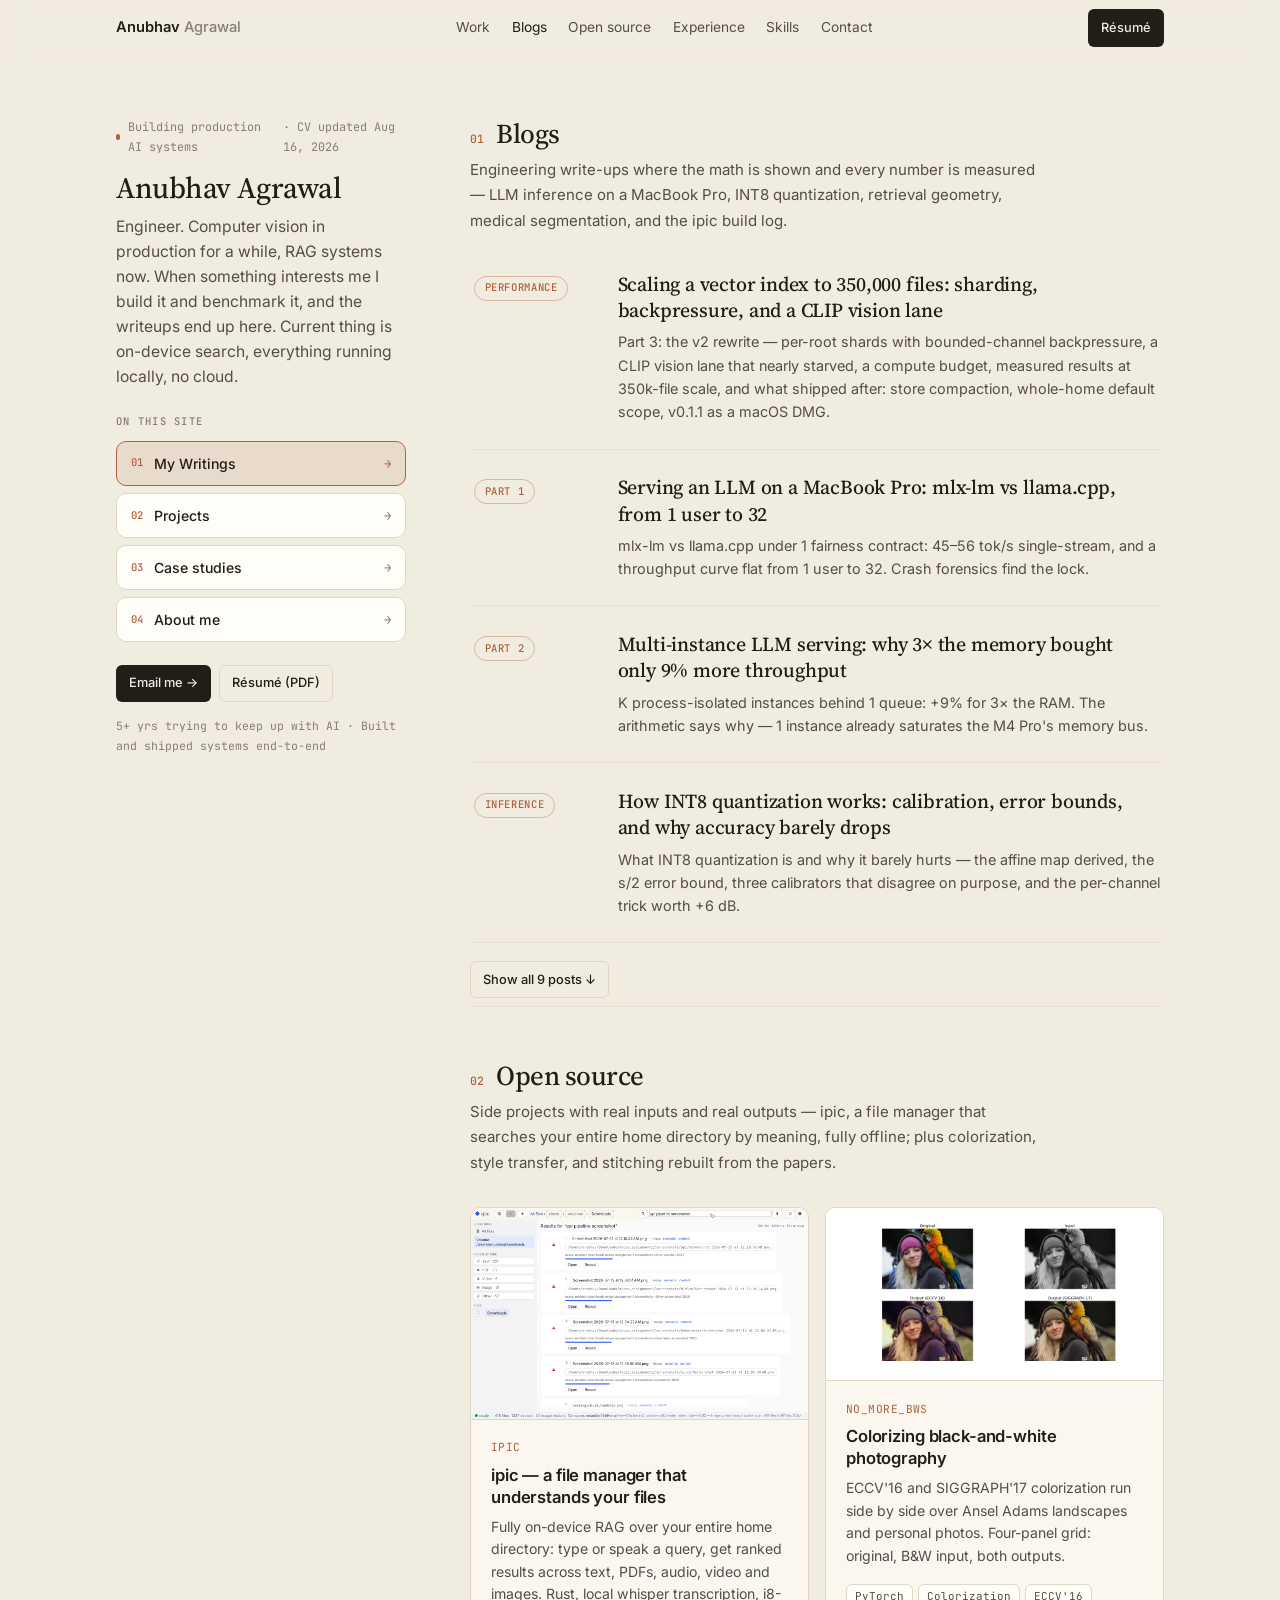
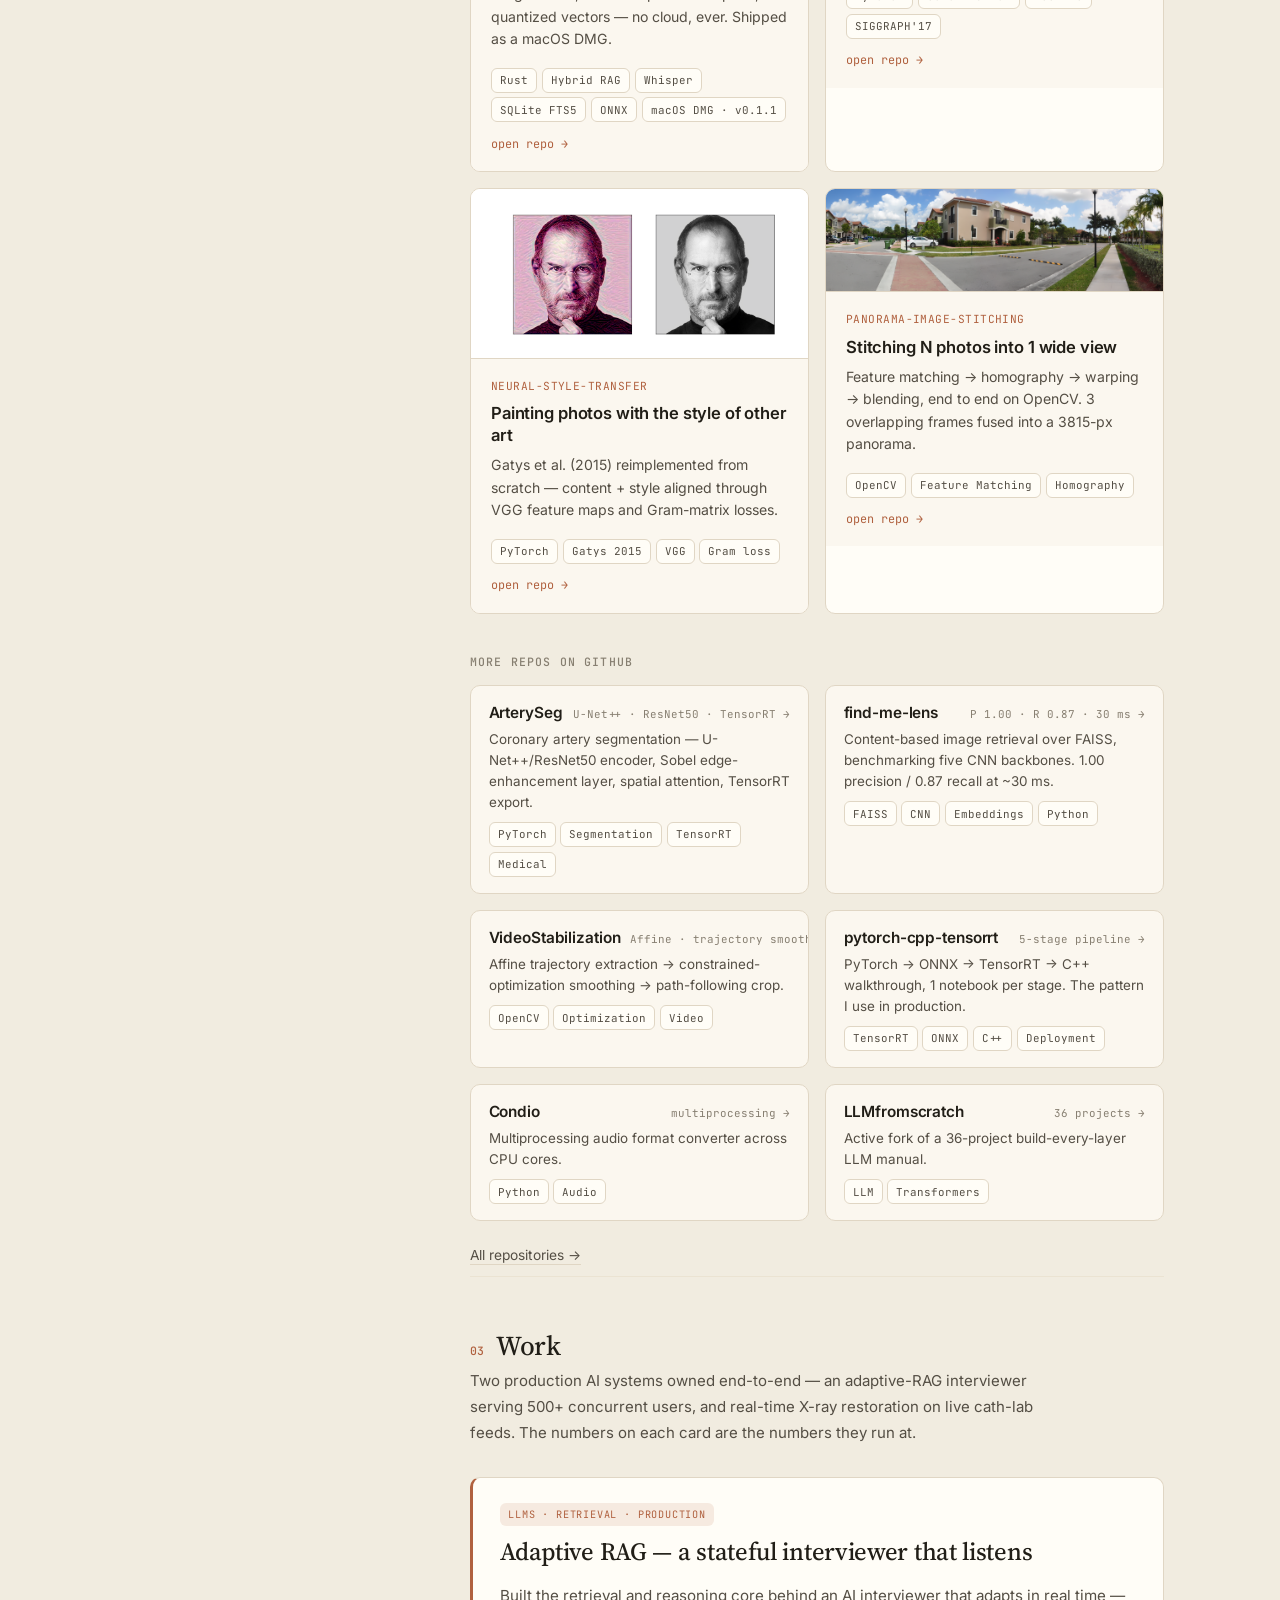
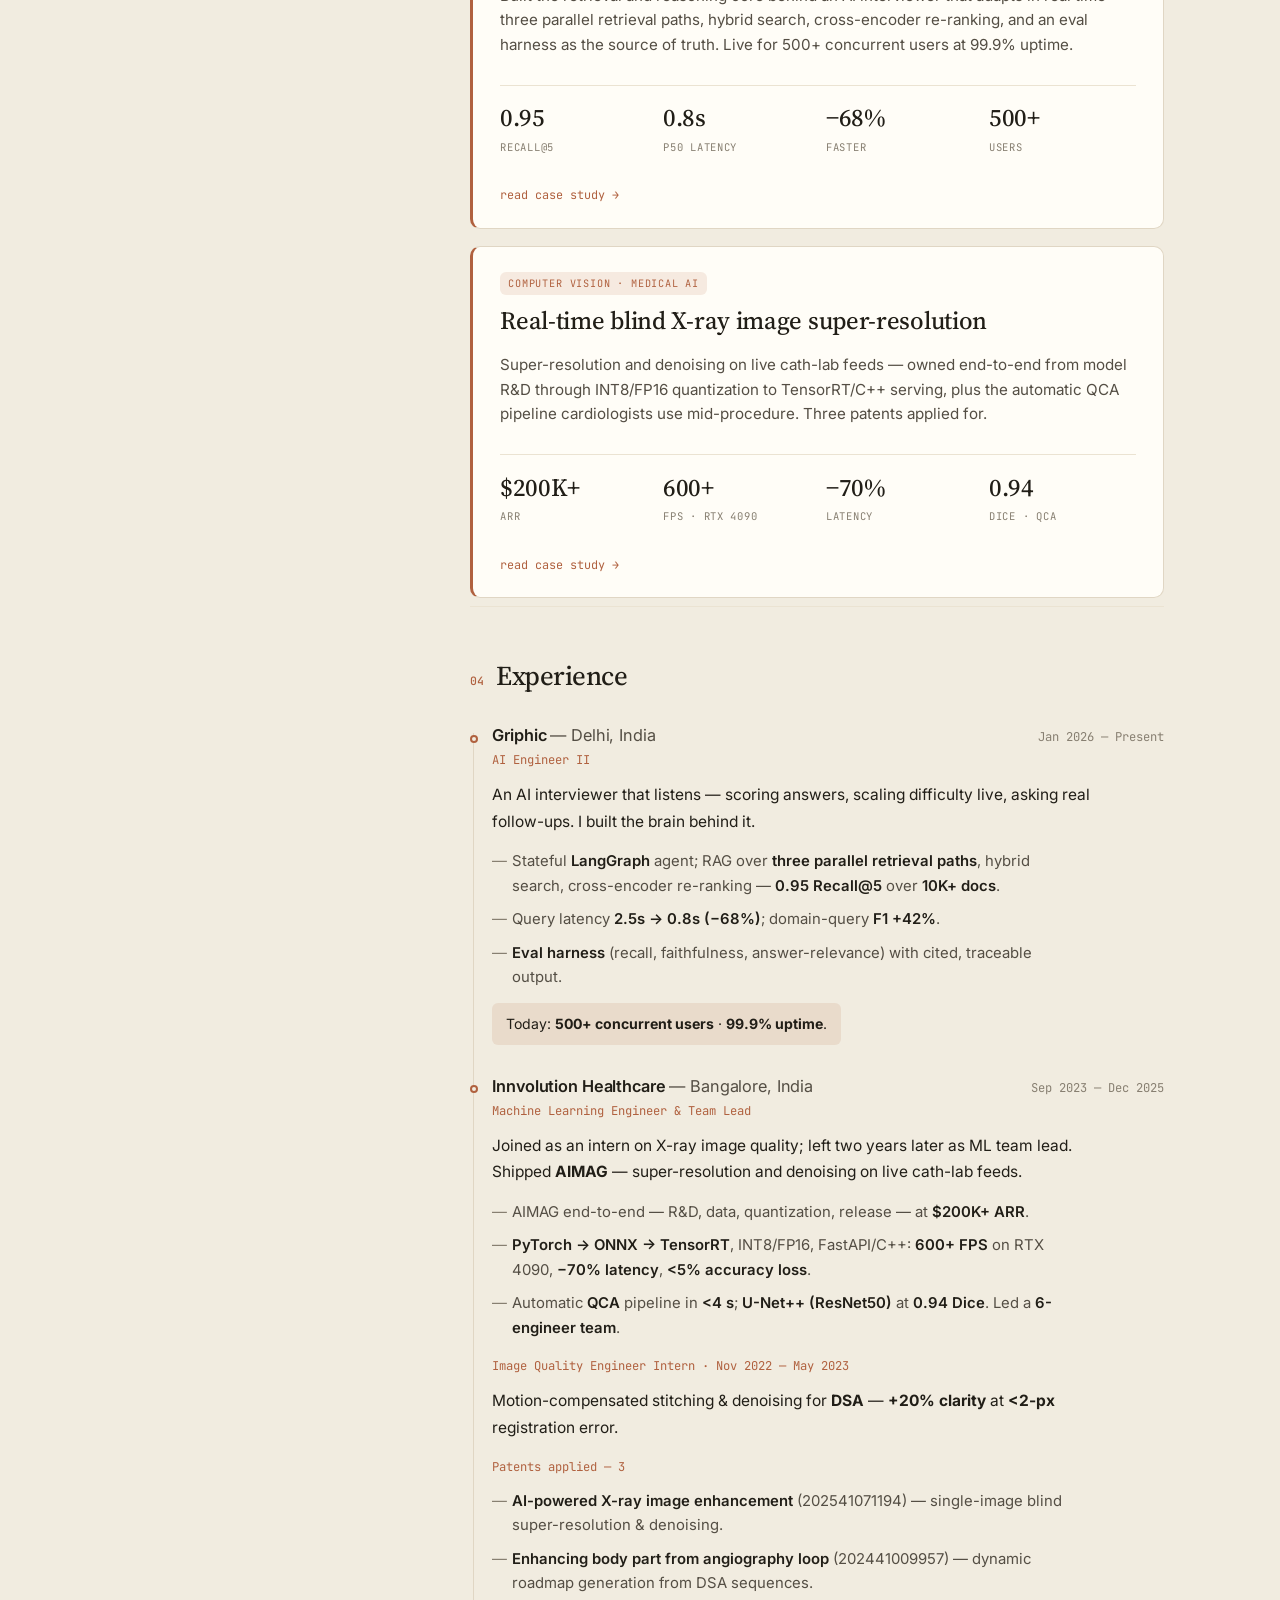
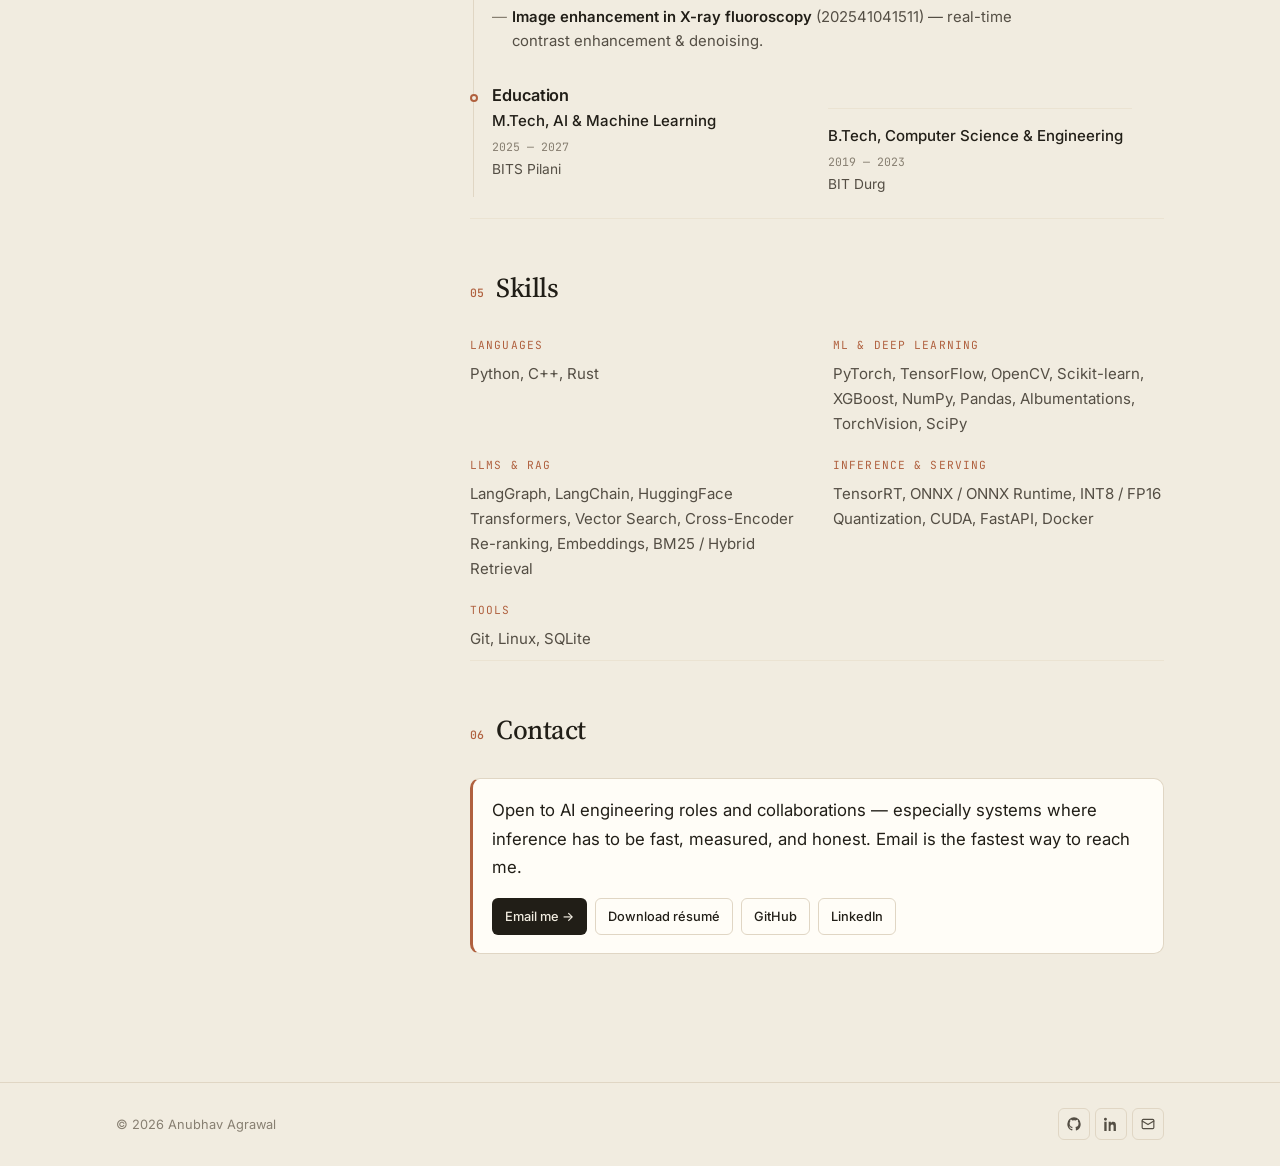
==== commit 36dd36cf: "site: editorial polish pass, section reorder, SEO titles Blogs first, case studies third; context su" ====
--- a/index.html
+++ b/index.html
@@ -28,7 +28,7 @@
   <link rel="preconnect" href="https://fonts.gstatic.com" crossorigin />
   <link href="https://fonts.googleapis.com/css2?family=Inter:wght@400;500;600&family=JetBrains+Mono:wght@400;500&family=Source+Serif+4:opsz,wght@8..60,400;8..60,500;8..60,600&display=swap" rel="stylesheet" />
 
-  <link rel="stylesheet" href="assets/css/styles.css?v=8" />
+  <link rel="stylesheet" href="assets/css/styles.css?v=9" />
 
   <script type="application/ld+json">
   {
@@ -86,32 +86,248 @@
       </div>
       <h1>Anubhav Agrawal</h1>
       <p class="identity__role">
-        AI engineer with 3+ years owning AI products end-to-end — from model
-        design to real-time production deployment and revenue. Computer vision
-        in medical imaging; LLM systems — RAG, agents, evaluation.
+        Engineer. Computer vision in production for a while, RAG systems now.
+        When something interests me I build it and benchmark it, and the
+        writeups end up here. Current thing is on-device search, everything
+        running locally, no cloud.
       </p>
       <p class="identity__index-label">On this site</p>
       <nav class="identity__index" aria-label="What's on this site">
-        <a href="#work"><b>01</b><span>Case studies — production RAG and X-ray vision</span><em>→</em></a>
-        <a href="#blog"><b>02</b><span>Writing — 9 measured engineering posts</span><em>→</em></a>
-        <a href="#lab"><b>03</b><span>Open source — ipic and 9 more repos</span><em>→</em></a>
-        <a href="#experience"><b>04</b><span>Experience — products, teams, 3 patents</span><em>→</em></a>
+        <a href="#blog"><b>01</b><span>My Writings</span><em>→</em></a>
+        <a href="#lab"><b>02</b><span>Projects</span><em>→</em></a>
+        <a href="#work"><b>03</b><span>Case studies</span><em>→</em></a>
+        <a href="#experience"><b>04</b><span>About me</span><em>→</em></a>
       </nav>
       <div class="identity__cta">
         <a class="btn btn--primary btn--sm" href="mailto:anubhavagr.mail@gmail.com">Email me →</a>
         <a class="btn btn--ghost btn--sm js-resume-link" href="assets/anubhav-agrawal-resume.pdf" download>Résumé (PDF)</a>
       </div>
-      <p class="identity__stats">3+ yrs shipping · 2 products end-to-end · 6 ML engineers led</p>
+      <p class="identity__stats">5+ yrs trying to keep up with AI · Built and shipped systems end-to-end</p>
     </header>
     </aside>
 
     <!-- ------------------------------------------------------------ Content stream -->
     <div class="content">
+
+    <!-- ------------------------------------------------------------ WRITING -->
+    <section class="section" id="blog">
+      <div class="section__head">
+        <h2 class="section__title"><span class="kicker">01</span><span class="label">Blogs</span></h2>
+        <p class="section__sub">Engineering write-ups where the math is shown and every number is
+        measured — LLM inference on a MacBook Pro, INT8 quantization, retrieval geometry, medical
+        segmentation, and the ipic build log.</p>
+      </div>
+      <div id="posts-grid">
+        <a class="post-row reveal" href="posts/ipic-v2-scale.html">
+          <div class="post-row__left">
+            <span class="post-row__part">Performance</span>
+          </div>
+          <div class="post-row__body">
+            <h3>Scaling a vector index to 350,000 files: sharding, backpressure, and a CLIP vision lane<span class="post-row__arrow">→</span></h3>
+            <p>Part 3: the v2 rewrite — per-root shards with bounded-channel backpressure, a CLIP vision lane that nearly starved, a compute budget, measured results at 350k-file scale, and what shipped after: store compaction, whole-home default scope, v0.1.1 as a macOS DMG.</p>
+          </div>
+        </a>
+        <a class="post-row reveal" href="posts/inference-lab.html">
+          <div class="post-row__left">
+            <span class="post-row__part">Part 1</span>
+          </div>
+          <div class="post-row__body">
+            <h3>Serving an LLM on a MacBook Pro: mlx-lm vs llama.cpp, from 1 user to 32<span class="post-row__arrow">→</span></h3>
+            <p>mlx-lm vs llama.cpp under 1 fairness contract: 45–56 tok/s single-stream, and a throughput curve flat from 1 user to 32. Crash forensics find the lock.</p>
+          </div>
+        </a>
+        <a class="post-row reveal" href="posts/inference-lab-2.html">
+          <div class="post-row__left">
+            <span class="post-row__part">Part 2</span>
+          </div>
+          <div class="post-row__body">
+            <h3>Multi-instance LLM serving: why 3× the memory bought only 9% more throughput<span class="post-row__arrow">→</span></h3>
+            <p>K process-isolated instances behind 1 queue: +9% for 3× the RAM. The arithmetic says why — 1 instance already saturates the M4 Pro's memory bus.</p>
+          </div>
+        </a>
+        <a class="post-row reveal" href="posts/int8-quantization.html">
+          <div class="post-row__left">
+            <span class="post-row__part">Inference</span>
+          </div>
+          <div class="post-row__body">
+            <h3>How INT8 quantization works: calibration, error bounds, and why accuracy barely drops<span class="post-row__arrow">→</span></h3>
+            <p>What INT8 quantization is and why it barely hurts — the affine map derived, the s/2 error bound, three calibrators that disagree on purpose, and the per-channel trick worth +6 dB.</p>
+          </div>
+        </a>
+        <a class="post-row reveal" href="posts/image-search-geometry.html">
+          <div class="post-row__left">
+            <span class="post-row__part">Retrieval</span>
+          </div>
+          <div class="post-row__body">
+            <h3>Cosine similarity vs Euclidean distance: what matters for image search<span class="post-row__arrow">→</span></h3>
+            <p>How search-by-image works, from zero: the cosine/L2 proof, what precision 1.00 with recall 0.87 actually diagnoses, and the arithmetic that decides when exact search dies.</p>
+          </div>
+        </a>
+        <a class="post-row reveal" href="posts/dice-imbalance.html">
+          <div class="post-row__left">
+            <span class="post-row__part">Medical CV</span>
+          </div>
+          <div class="post-row__body">
+            <h3>Class imbalance in medical segmentation: why cross-entropy fails and Dice loss works<span class="post-row__arrow">→</span></h3>
+            <p>In medical segmentation the target — a coronary vessel — is 0.39% of the pixels, and the standard loss trains a model that's great at everything else. Derived, then fixed with Dice.</p>
+          </div>
+        </a>
+        <a class="post-row reveal" href="posts/gram-matrix.html">
+          <div class="post-row__left">
+            <span class="post-row__part">Deep Learning</span>
+          </div>
+          <div class="post-row__body">
+            <h3>How neural style transfer works: VGG features, Gram matrices, and receptive fields<span class="post-row__arrow">→</span></h3>
+            <p>Style transfer explained from zero — and its key object provably discards all position information (measured: 1.7e-18). Plus the receptive-field arithmetic behind the layer choices.</p>
+          </div>
+        </a>
+        <a class="post-row reveal" href="posts/ipic-architecture.html">
+          <div class="post-row__left">
+            <span class="post-row__part">Rust</span>
+          </div>
+          <div class="post-row__body">
+            <h3>On-device semantic file search in Rust: the ipic engine architecture<span class="post-row__arrow">→</span></h3>
+            <p>Part 1 of the ipic build log: the first engine — 3 retrieval lanes fused by RRF, an i8-quantized mmap'd vector store, whisper on CPU, crash-safety by job state. One focused week, 23 commits.</p>
+          </div>
+        </a>
+        <a class="post-row reveal" href="posts/ipic-hybrid-search.html">
+          <div class="post-row__left">
+            <span class="post-row__part">Hybrid Search</span>
+          </div>
+          <div class="post-row__body">
+            <h3>Hybrid search with reciprocal rank fusion: semantic, keyword, filename, and vision lanes<span class="post-row__arrow">→</span></h3>
+            <p>Part 2: the ranking math — weighted reciprocal rank fusion across semantic, vision, keyword and filename lanes, derived from requirements and computed on a worked example. No re-ranker, 4–10 ms.</p>
+          </div>
+        </a>
+            </div>
+      <button id="posts-toggle" class="btn btn--ghost btn--sm posts-toggle is-hidden" aria-expanded="false">Show all posts ↓</button>
+    </section>
+
+    <!-- ------------------------------------------------------------ OPEN SOURCE -->
+    <section class="section" id="lab">
+      <div class="section__head">
+        <h2 class="section__title"><span class="kicker">02</span><span class="label">Open source</span></h2>
+        <p class="section__sub">Side projects with real inputs and real outputs — ipic, a file
+        manager that searches your entire home directory by meaning, fully offline; plus
+        colorization, style transfer, and stitching rebuilt from the papers.</p>
+      </div>
+      <div id="lab-grid" class="grid-2">
+
+        <a class="lab-card reveal" href="https://github.com/anubhavagr/ipic" target="_blank" rel="noopener">
+          <div class="lab-card__media">
+            <img src="assets/img/posts/ipic-architecture/app-search.png" alt="Real screenshot of the ipic app: a natural-language search returning 100 ranked hits across file types, with a status bar showing text and CLIP-vision embedders and image-content search active" loading="lazy" />
+          </div>
+          <div class="lab-card__body">
+            <span class="lab-card__repo">ipic</span>
+            <h3>ipic — a file manager that understands your files</h3>
+            <p>Fully on-device RAG over your entire home directory: type or speak a query, get ranked results across text, PDFs, audio, video and images. Rust, local whisper transcription, i8-quantized vectors — no cloud, ever. Shipped as a macOS DMG.</p>
+            <div class="chips"><span class="chip">Rust</span><span class="chip">Hybrid RAG</span><span class="chip">Whisper</span><span class="chip">SQLite FTS5</span><span class="chip">ONNX</span><span class="chip">macOS DMG · v0.1.1</span></div>
+            <span class="lab-card__arrow">open repo →</span>
+          </div>
+        </a>
+        <a class="lab-card reveal" href="https://github.com/anubhavagr/no_more_BWs" target="_blank" rel="noopener">
+          <div class="lab-card__media">
+            <img src="assets/img/projects/colorization.png" alt="Four-panel colorization grid comparing ECCV and SIGGRAPH model outputs" loading="lazy" />
+          </div>
+          <div class="lab-card__body">
+            <span class="lab-card__repo">no_more_BWs</span>
+            <h3>Colorizing black-and-white photography</h3>
+            <p>ECCV'16 and SIGGRAPH'17 colorization run side by side over Ansel Adams landscapes and personal photos. Four-panel grid: original, B&amp;W input, both outputs.</p>
+            <div class="chips"><span class="chip">PyTorch</span><span class="chip">Colorization</span><span class="chip">ECCV'16</span><span class="chip">SIGGRAPH'17</span></div>
+            <span class="lab-card__arrow">open repo →</span>
+          </div>
+        </a>
+        <a class="lab-card reveal" href="https://github.com/anubhavagr/neural-style-transfer" target="_blank" rel="noopener">
+          <div class="lab-card__media">
+            <img src="assets/img/projects/style-transfer-1.png" alt="Neural style transfer output showing a content image restyled" loading="lazy" />
+          </div>
+          <div class="lab-card__body">
+            <span class="lab-card__repo">neural-style-transfer</span>
+            <h3>Painting photos with the style of other art</h3>
+            <p>Gatys et al. (2015) reimplemented from scratch — content + style aligned through VGG feature maps and Gram-matrix losses.</p>
+            <div class="chips"><span class="chip">PyTorch</span><span class="chip">Gatys 2015</span><span class="chip">VGG</span><span class="chip">Gram loss</span></div>
+            <span class="lab-card__arrow">open repo →</span>
+          </div>
+        </a>
+        <a class="lab-card reveal" href="https://github.com/anubhavagr/Panorama-image-stitching" target="_blank" rel="noopener">
+          <div class="lab-card__media">
+            <img src="assets/img/projects/panorama.png" alt="Wide panorama stitched from three overlapping photographs" loading="lazy" />
+          </div>
+          <div class="lab-card__body">
+            <span class="lab-card__repo">Panorama-image-stitching</span>
+            <h3>Stitching N photos into 1 wide view</h3>
+            <p>Feature matching → homography → warping → blending, end to end on OpenCV. 3 overlapping frames fused into a 3815-px panorama.</p>
+            <div class="chips"><span class="chip">OpenCV</span><span class="chip">Feature Matching</span><span class="chip">Homography</span></div>
+            <span class="lab-card__arrow">open repo →</span>
+          </div>
+        </a>
+            </div>
+
+      <h3 class="lab-more">More repos on GitHub</h3>
+      <div id="proj-grid" class="grid-2">
+
+        <a class="proj-card reveal" href="https://github.com/anubhavagr/ArterySeg" target="_blank" rel="noopener">
+          <div class="proj-card__top">
+            <h3>ArterySeg</h3>
+            <span class="proj-card__note">U-Net++ · ResNet50 · TensorRT →</span>
+          </div>
+          <p>Coronary artery segmentation — U-Net++/ResNet50 encoder, Sobel edge-enhancement layer, spatial attention, TensorRT export.</p>
+          <div class="chips"><span class="chip">PyTorch</span><span class="chip">Segmentation</span><span class="chip">TensorRT</span><span class="chip">Medical</span></div>
+        </a>
+        <a class="proj-card reveal" href="https://github.com/anubhavagr/find-me-lens" target="_blank" rel="noopener">
+          <div class="proj-card__top">
+            <h3>find-me-lens</h3>
+            <span class="proj-card__note">P 1.00 · R 0.87 · 30 ms →</span>
+          </div>
+          <p>Content-based image retrieval over FAISS, benchmarking five CNN backbones. 1.00 precision / 0.87 recall at ~30 ms.</p>
+          <div class="chips"><span class="chip">FAISS</span><span class="chip">CNN</span><span class="chip">Embeddings</span><span class="chip">Python</span></div>
+        </a>
+        <a class="proj-card reveal" href="https://github.com/anubhavagr/VideoStabilization" target="_blank" rel="noopener">
+          <div class="proj-card__top">
+            <h3>VideoStabilization</h3>
+            <span class="proj-card__note">Affine · trajectory smoothing →</span>
+          </div>
+          <p>Affine trajectory extraction → constrained-optimization smoothing → path-following crop.</p>
+          <div class="chips"><span class="chip">OpenCV</span><span class="chip">Optimization</span><span class="chip">Video</span></div>
+        </a>
+        <a class="proj-card reveal" href="https://github.com/anubhavagr/pytorch-cpp-tensorrt" target="_blank" rel="noopener">
+          <div class="proj-card__top">
+            <h3>pytorch-cpp-tensorrt</h3>
+            <span class="proj-card__note">5-stage pipeline →</span>
+          </div>
+          <p>PyTorch → ONNX → TensorRT → C++ walkthrough, 1 notebook per stage. The pattern I use in production.</p>
+          <div class="chips"><span class="chip">TensorRT</span><span class="chip">ONNX</span><span class="chip">C++</span><span class="chip">Deployment</span></div>
+        </a>
+        <a class="proj-card reveal" href="https://github.com/anubhavagr/Condio" target="_blank" rel="noopener">
+          <div class="proj-card__top">
+            <h3>Condio</h3>
+            <span class="proj-card__note">multiprocessing →</span>
+          </div>
+          <p>Multiprocessing audio format converter across CPU cores.</p>
+          <div class="chips"><span class="chip">Python</span><span class="chip">Audio</span></div>
+        </a>
+        <a class="proj-card reveal" href="https://github.com/anubhavagr/LLMfromscratch" target="_blank" rel="noopener">
+          <div class="proj-card__top">
+            <h3>LLMfromscratch</h3>
+            <span class="proj-card__note">36 projects →</span>
+          </div>
+          <p>Active fork of a 36-project build-every-layer LLM manual.</p>
+          <div class="chips"><span class="chip">LLM</span><span class="chip">Transformers</span></div>
+        </a>
+            </div>
+
+      <p style="margin-top:1.2rem;">
+        <a class="text-link" href="https://github.com/anubhavagr?tab=repositories" target="_blank" rel="noopener">All repositories →</a>
+      </p>
+    </section>
 
     <!-- ------------------------------------------------------------ WORK -->
     <section class="section" id="work">
       <div class="section__head">
-        <h2 class="section__title"><span class="kicker">01</span><span class="label">Work</span></h2>
+        <h2 class="section__title"><span class="kicker">03</span><span class="label">Work</span></h2>
+        <p class="section__sub">Two production AI systems owned end-to-end — an adaptive-RAG
+        interviewer serving 500+ concurrent users, and real-time X-ray restoration on live
+        cath-lab feeds. The numbers on each card are the numbers they run at.</p>
       </div>
       <div id="work-grid">
 
@@ -141,212 +357,6 @@
           <span class="case-card__arrow">read case study →</span>
         </a>
       </div>
-    </section>
-
-    <!-- ------------------------------------------------------------ WRITING -->
-    <section class="section" id="blog">
-      <div class="section__head">
-        <h2 class="section__title"><span class="kicker">02</span><span class="label">Blogs</span></h2>
-      </div>
-      <div id="posts-grid">
-        <a class="post-row reveal" href="posts/ipic-v2-scale.html">
-          <div class="post-row__left">
-            <span class="post-row__part">ipic 3</span>
-          </div>
-          <div class="post-row__body">
-            <h3>What 350,000 files did to ipic.<span class="post-row__arrow">→</span></h3>
-            <p>Part 3: the v2 rewrite — per-root shards with bounded-channel backpressure, a CLIP vision lane that nearly starved, a compute budget, measured results at 350k-file scale, and what shipped after: store compaction, whole-home default scope, v0.1.1 as a macOS DMG.</p>
-          </div>
-        </a>
-        <a class="post-row reveal" href="posts/inference-lab.html">
-          <div class="post-row__left">
-            <span class="post-row__part">Part 1</span>
-          </div>
-          <div class="post-row__body">
-            <h3>A MacBook Pro can serve an LLM. Then the second user arrives.<span class="post-row__arrow">→</span></h3>
-            <p>mlx-lm vs llama.cpp under 1 fairness contract: 45–56 tok/s single-stream, and a throughput curve flat from 1 user to 32. Crash forensics find the lock.</p>
-          </div>
-        </a>
-        <a class="post-row reveal" href="posts/inference-lab-2.html">
-          <div class="post-row__left">
-            <span class="post-row__part">Part 2</span>
-          </div>
-          <div class="post-row__body">
-            <h3>3× the memory bought me 9%.<span class="post-row__arrow">→</span></h3>
-            <p>K process-isolated instances behind 1 queue: +9% for 3× the RAM. The arithmetic says why — 1 instance already saturates the M4 Pro's memory bus.</p>
-          </div>
-        </a>
-        <a class="post-row reveal" href="posts/int8-quantization.html">
-          <div class="post-row__left">
-            <span class="post-row__part">Inference</span>
-          </div>
-          <div class="post-row__body">
-            <h3>256 levels is plenty. Here's the math that proves it.<span class="post-row__arrow">→</span></h3>
-            <p>What INT8 quantization is and why it barely hurts — the affine map derived, the s/2 error bound, three calibrators that disagree on purpose, and the per-channel trick worth +6 dB.</p>
-          </div>
-        </a>
-        <a class="post-row reveal" href="posts/image-search-geometry.html">
-          <div class="post-row__left">
-            <span class="post-row__part">Retrieval</span>
-          </div>
-          <div class="post-row__body">
-            <h3>Image search is geometry before it is learning.<span class="post-row__arrow">→</span></h3>
-            <p>How search-by-image works, from zero: the cosine/L2 proof, what precision 1.00 with recall 0.87 actually diagnoses, and the arithmetic that decides when exact search dies.</p>
-          </div>
-        </a>
-        <a class="post-row reveal" href="posts/dice-imbalance.html">
-          <div class="post-row__left">
-            <span class="post-row__part">Medical CV</span>
-          </div>
-          <div class="post-row__body">
-            <h3>99.6% accuracy, completely useless.<span class="post-row__arrow">→</span></h3>
-            <p>In medical segmentation the target — a coronary vessel — is 0.39% of the pixels, and the standard loss trains a model that's great at everything else. Derived, then fixed with Dice.</p>
-          </div>
-        </a>
-        <a class="post-row reveal" href="posts/gram-matrix.html">
-          <div class="post-row__left">
-            <span class="post-row__part">Deep Learning</span>
-          </div>
-          <div class="post-row__body">
-            <h3>The Gram matrix doesn't care where anything is.<span class="post-row__arrow">→</span></h3>
-            <p>Style transfer explained from zero — and its key object provably discards all position information (measured: 1.7e-18). Plus the receptive-field arithmetic behind the layer choices.</p>
-          </div>
-        </a>
-        <a class="post-row reveal" href="posts/ipic-architecture.html">
-          <div class="post-row__left">
-            <span class="post-row__part">ipic 1</span>
-          </div>
-          <div class="post-row__body">
-            <h3>A file manager that understands your files — entirely offline.<span class="post-row__arrow">→</span></h3>
-            <p>Part 1 of the ipic build log: the first engine — 3 retrieval lanes fused by RRF, an i8-quantized mmap'd vector store, whisper on CPU, crash-safety by job state. One focused week, 23 commits.</p>
-          </div>
-        </a>
-        <a class="post-row reveal" href="posts/ipic-hybrid-search.html">
-          <div class="post-row__left">
-            <span class="post-row__part">ipic 2</span>
-          </div>
-          <div class="post-row__body">
-            <h3>Four retrieval lanes, one formula to fuse them.<span class="post-row__arrow">→</span></h3>
-            <p>Part 2: the ranking math — weighted reciprocal rank fusion across semantic, vision, keyword and filename lanes, derived from requirements and computed on a worked example. No re-ranker, 4–10 ms.</p>
-          </div>
-        </a>
-            </div>
-      <button id="posts-toggle" class="btn btn--ghost btn--sm posts-toggle is-hidden" aria-expanded="false">Show all posts ↓</button>
-    </section>
-
-    <!-- ------------------------------------------------------------ OPEN SOURCE -->
-    <section class="section" id="lab">
-      <div class="section__head">
-        <h2 class="section__title"><span class="kicker">03</span><span class="label">Open source</span></h2>
-      </div>
-      <div id="lab-grid" class="grid-2">
-
-        <a class="lab-card reveal" href="https://github.com/anubhavagr/ipic" target="_blank" rel="noopener">
-          <div class="lab-card__media">
-            <img src="assets/img/posts/ipic-architecture/app-search.png" alt="Real screenshot of the ipic app: a natural-language search returning 100 ranked hits across file types, with a status bar showing text and CLIP-vision embedders and image-content search active" loading="lazy" />
-          </div>
-          <div class="lab-card__body">
-            <span class="lab-card__repo">ipic</span>
-            <h3>ipic — a file manager that understands your files</h3>
-            <p>Fully on-device RAG over your entire home directory: type or speak a query, get ranked results across text, PDFs, audio, video and images. Rust, local whisper transcription, i8-quantized vectors — no cloud, ever. Shipped as a macOS DMG.</p>
-            <div class="chips"><span class="chip">Rust</span><span class="chip">Hybrid RAG</span><span class="chip">Whisper</span><span class="chip">SQLite FTS5</span><span class="chip">ONNX</span><span class="chip">macOS DMG · v0.1.1</span></div>
-            <span class="lab-card__arrow">open repo →</span>
-          </div>
-        </a>
-        <a class="lab-card reveal" href="https://github.com/anubhavagr/no_more_BWs" target="_blank" rel="noopener">
-          <div class="lab-card__media">
-            <img src="assets/img/projects/colorization.png" alt="Four-panel colorization grid comparing ECCV and SIGGRAPH model outputs" loading="lazy" />
-          </div>
-          <div class="lab-card__body">
-            <span class="lab-card__repo">no_more_BWs</span>
-            <h3>Colorizing black-and-white photography</h3>
-            <p>ECCV'16 and SIGGRAPH'17 colorization run side by side over Ansel Adams landscapes and personal photos. Four-panel grid: original, B&amp;W input, both outputs.</p>
-            <div class="chips"><span class="chip">PyTorch</span><span class="chip">Colorization</span><span class="chip">ECCV'16</span><span class="chip">SIGGRAPH'17</span></div>
-            <span class="lab-card__arrow">open repo →</span>
-          </div>
-        </a>
-        <a class="lab-card reveal" href="https://github.com/anubhavagr/neural-style-transfer" target="_blank" rel="noopener">
-          <div class="lab-card__media">
-            <img src="assets/img/projects/style-transfer-1.png" alt="Neural style transfer output showing a content image restyled" loading="lazy" />
-          </div>
-          <div class="lab-card__body">
-            <span class="lab-card__repo">neural-style-transfer</span>
-            <h3>Painting photos with the style of other art</h3>
-            <p>Gatys et al. (2015) reimplemented from scratch — content + style aligned through VGG feature maps and Gram-matrix losses.</p>
-            <div class="chips"><span class="chip">PyTorch</span><span class="chip">Gatys 2015</span><span class="chip">VGG</span><span class="chip">Gram loss</span></div>
-            <span class="lab-card__arrow">open repo →</span>
-          </div>
-        </a>
-        <a class="lab-card reveal" href="https://github.com/anubhavagr/Panorama-image-stitching" target="_blank" rel="noopener">
-          <div class="lab-card__media">
-            <img src="assets/img/projects/panorama.png" alt="Wide panorama stitched from three overlapping photographs" loading="lazy" />
-          </div>
-          <div class="lab-card__body">
-            <span class="lab-card__repo">Panorama-image-stitching</span>
-            <h3>Stitching N photos into 1 wide view</h3>
-            <p>Feature matching → homography → warping → blending, end to end on OpenCV. 3 overlapping frames fused into a 3815-px panorama.</p>
-            <div class="chips"><span class="chip">OpenCV</span><span class="chip">Feature Matching</span><span class="chip">Homography</span></div>
-            <span class="lab-card__arrow">open repo →</span>
-          </div>
-        </a>
-            </div>
-
-      <h3 class="lab-more">More repos on GitHub</h3>
-      <div id="proj-grid" class="grid-2">
-
-        <a class="proj-card reveal" href="https://github.com/anubhavagr/ArterySeg" target="_blank" rel="noopener">
-          <div class="proj-card__top">
-            <h3>ArterySeg</h3>
-            <span class="proj-card__note">U-Net++ · ResNet50 · TensorRT →</span>
-          </div>
-          <p>Coronary artery segmentation — U-Net++/ResNet50 encoder, Sobel edge-enhancement layer, spatial attention, TensorRT export.</p>
-          <div class="chips"><span class="chip">PyTorch</span><span class="chip">Segmentation</span><span class="chip">TensorRT</span><span class="chip">Medical</span></div>
-        </a>
-        <a class="proj-card reveal" href="https://github.com/anubhavagr/find-me-lens" target="_blank" rel="noopener">
-          <div class="proj-card__top">
-            <h3>find-me-lens</h3>
-            <span class="proj-card__note">P 1.00 · R 0.87 · 30 ms →</span>
-          </div>
-          <p>Content-based image retrieval over FAISS, benchmarking five CNN backbones. 1.00 precision / 0.87 recall at ~30 ms.</p>
-          <div class="chips"><span class="chip">FAISS</span><span class="chip">CNN</span><span class="chip">Embeddings</span><span class="chip">Python</span></div>
-        </a>
-        <a class="proj-card reveal" href="https://github.com/anubhavagr/VideoStabilization" target="_blank" rel="noopener">
-          <div class="proj-card__top">
-            <h3>VideoStabilization</h3>
-            <span class="proj-card__note">Affine · trajectory smoothing →</span>
-          </div>
-          <p>Affine trajectory extraction → constrained-optimization smoothing → path-following crop.</p>
-          <div class="chips"><span class="chip">OpenCV</span><span class="chip">Optimization</span><span class="chip">Video</span></div>
-        </a>
-        <a class="proj-card reveal" href="https://github.com/anubhavagr/pytorch-cpp-tensorrt" target="_blank" rel="noopener">
-          <div class="proj-card__top">
-            <h3>pytorch-cpp-tensorrt</h3>
-            <span class="proj-card__note">5-stage pipeline →</span>
-          </div>
-          <p>PyTorch → ONNX → TensorRT → C++ walkthrough, 1 notebook per stage. The pattern I use in production.</p>
-          <div class="chips"><span class="chip">TensorRT</span><span class="chip">ONNX</span><span class="chip">C++</span><span class="chip">Deployment</span></div>
-        </a>
-        <a class="proj-card reveal" href="https://github.com/anubhavagr/Condio" target="_blank" rel="noopener">
-          <div class="proj-card__top">
-            <h3>Condio</h3>
-            <span class="proj-card__note">multiprocessing →</span>
-          </div>
-          <p>Multiprocessing audio format converter across CPU cores.</p>
-          <div class="chips"><span class="chip">Python</span><span class="chip">Audio</span></div>
-        </a>
-        <a class="proj-card reveal" href="https://github.com/anubhavagr/LLMfromscratch" target="_blank" rel="noopener">
-          <div class="proj-card__top">
-            <h3>LLMfromscratch</h3>
-            <span class="proj-card__note">36 projects →</span>
-          </div>
-          <p>Active fork of a 36-project build-every-layer LLM manual.</p>
-          <div class="chips"><span class="chip">LLM</span><span class="chip">Transformers</span></div>
-        </a>
-            </div>
-
-      <p style="margin-top:1.2rem;">
-        <a class="text-link" href="https://github.com/anubhavagr?tab=repositories" target="_blank" rel="noopener">All repositories →</a>
-      </p>
     </section>
 
     <!-- ------------------------------------------------------------ EXPERIENCE -->
--- a/assets/css/styles.css
+++ b/assets/css/styles.css
@@ -243,6 +243,9 @@
 /* ----------------------------------------------------------------- Sections */
 .section { padding-block: 3.25rem 0.5rem; }
 .section + .section { border-top: 1px solid var(--border-soft); }
+/* The first section in the content column starts flush — the wrap already
+   carries the page's top padding. */
+.content > .section:first-of-type { padding-top: 0; }
 .section__head { margin-bottom: 2rem; }
 .section__title {
   font-size: clamp(1.45rem, 1.2rem + 1vw, 1.7rem);
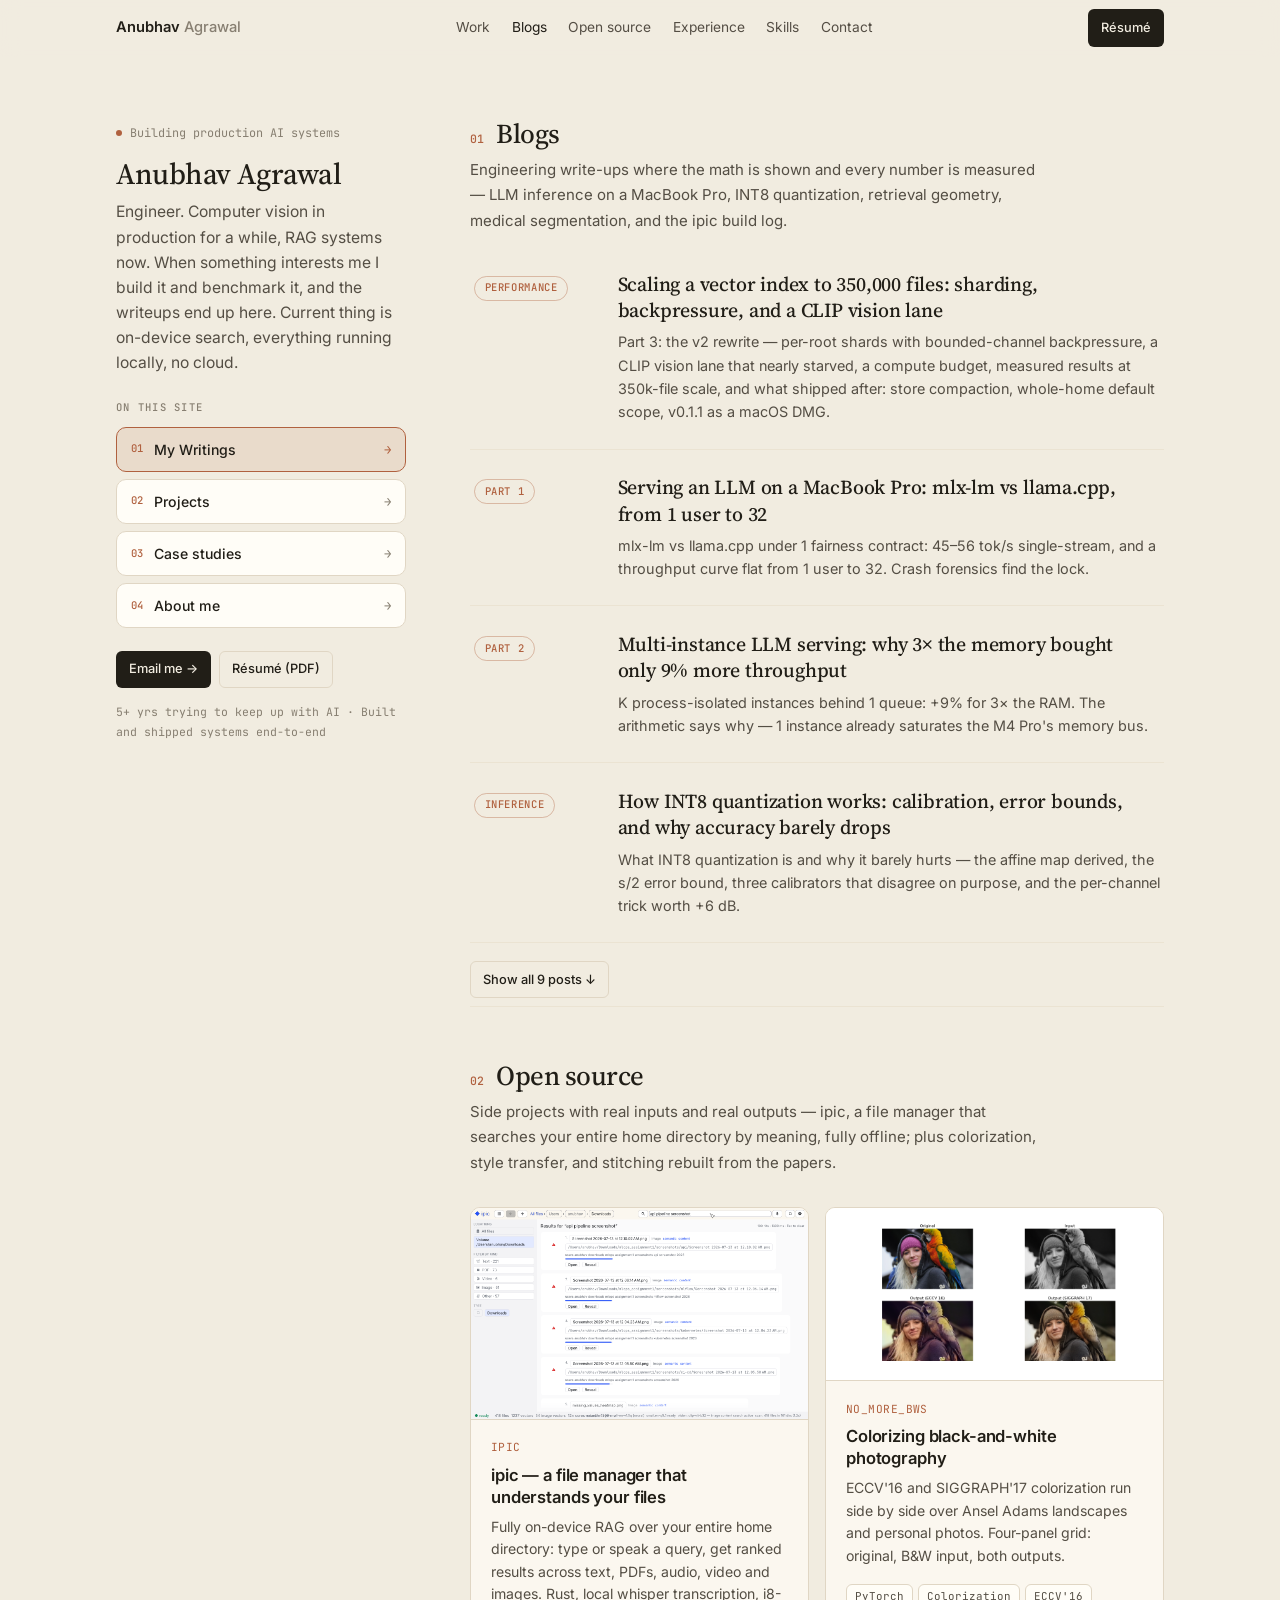
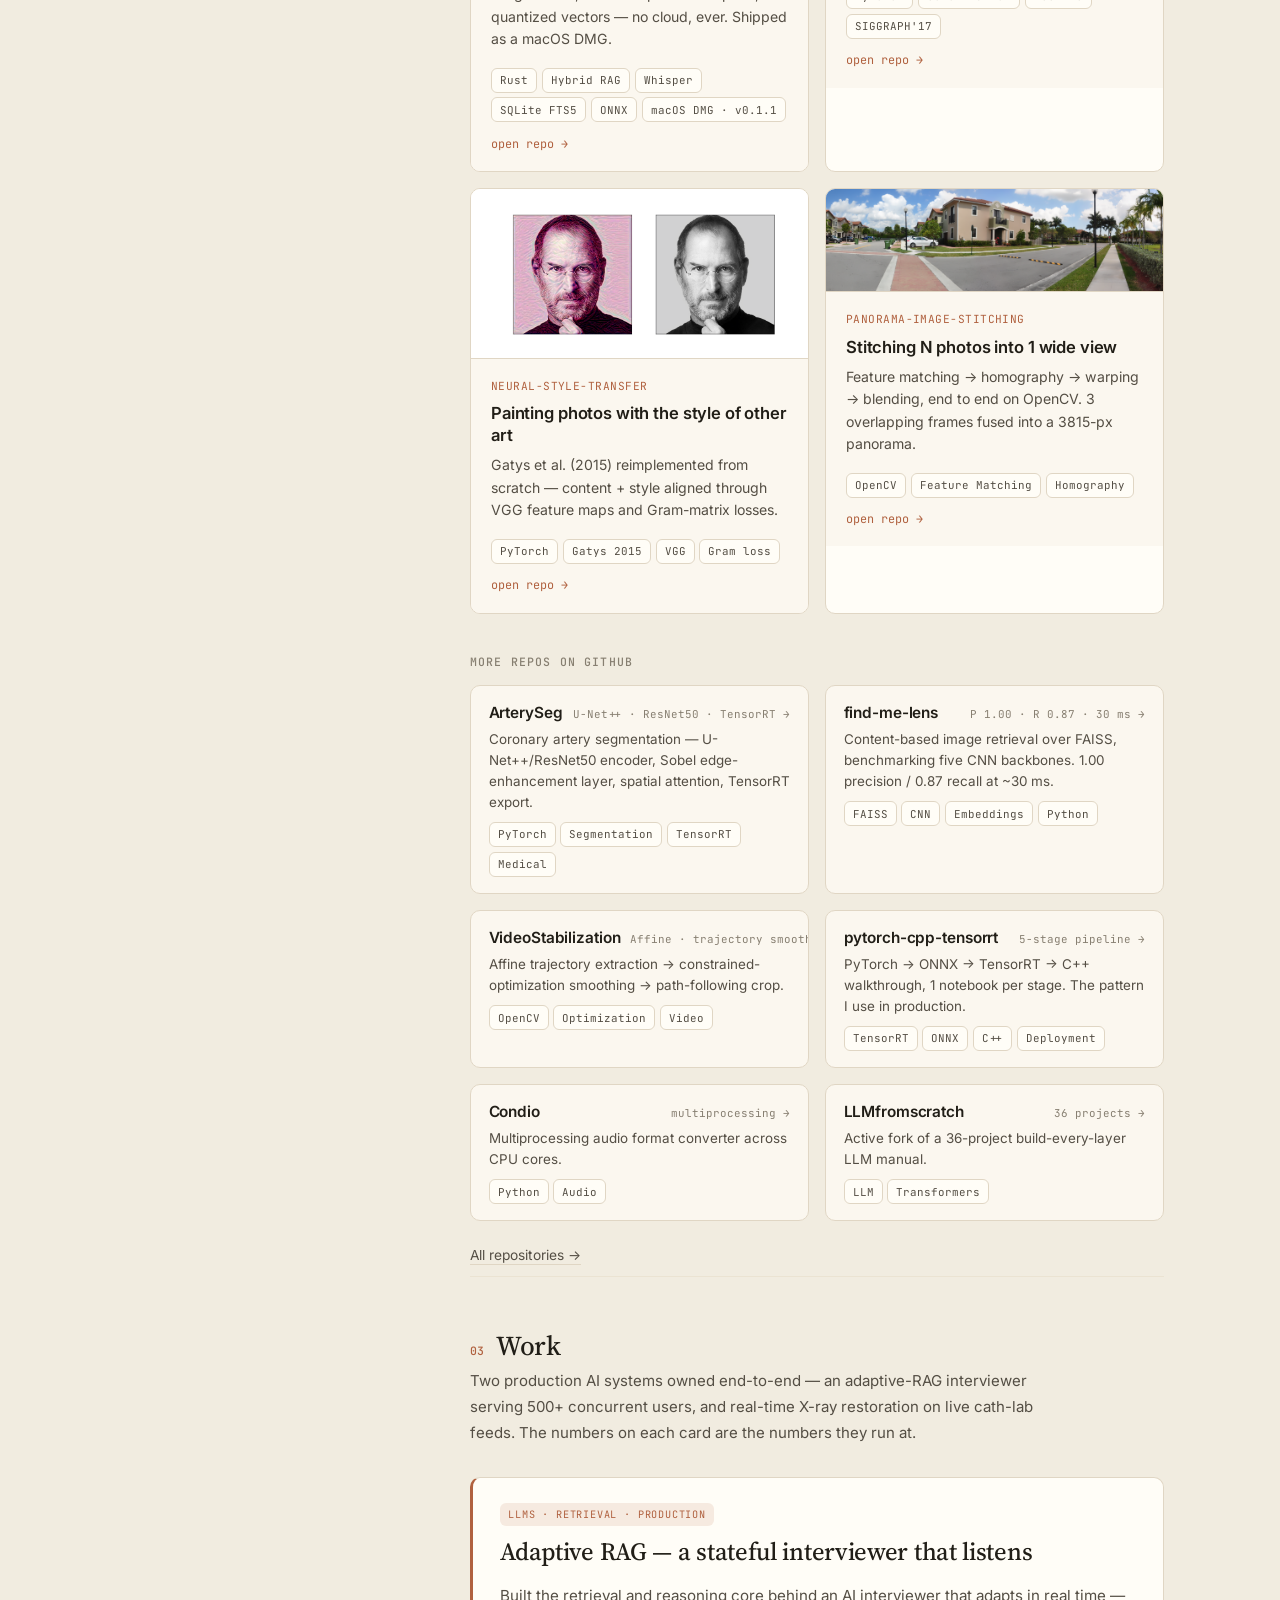
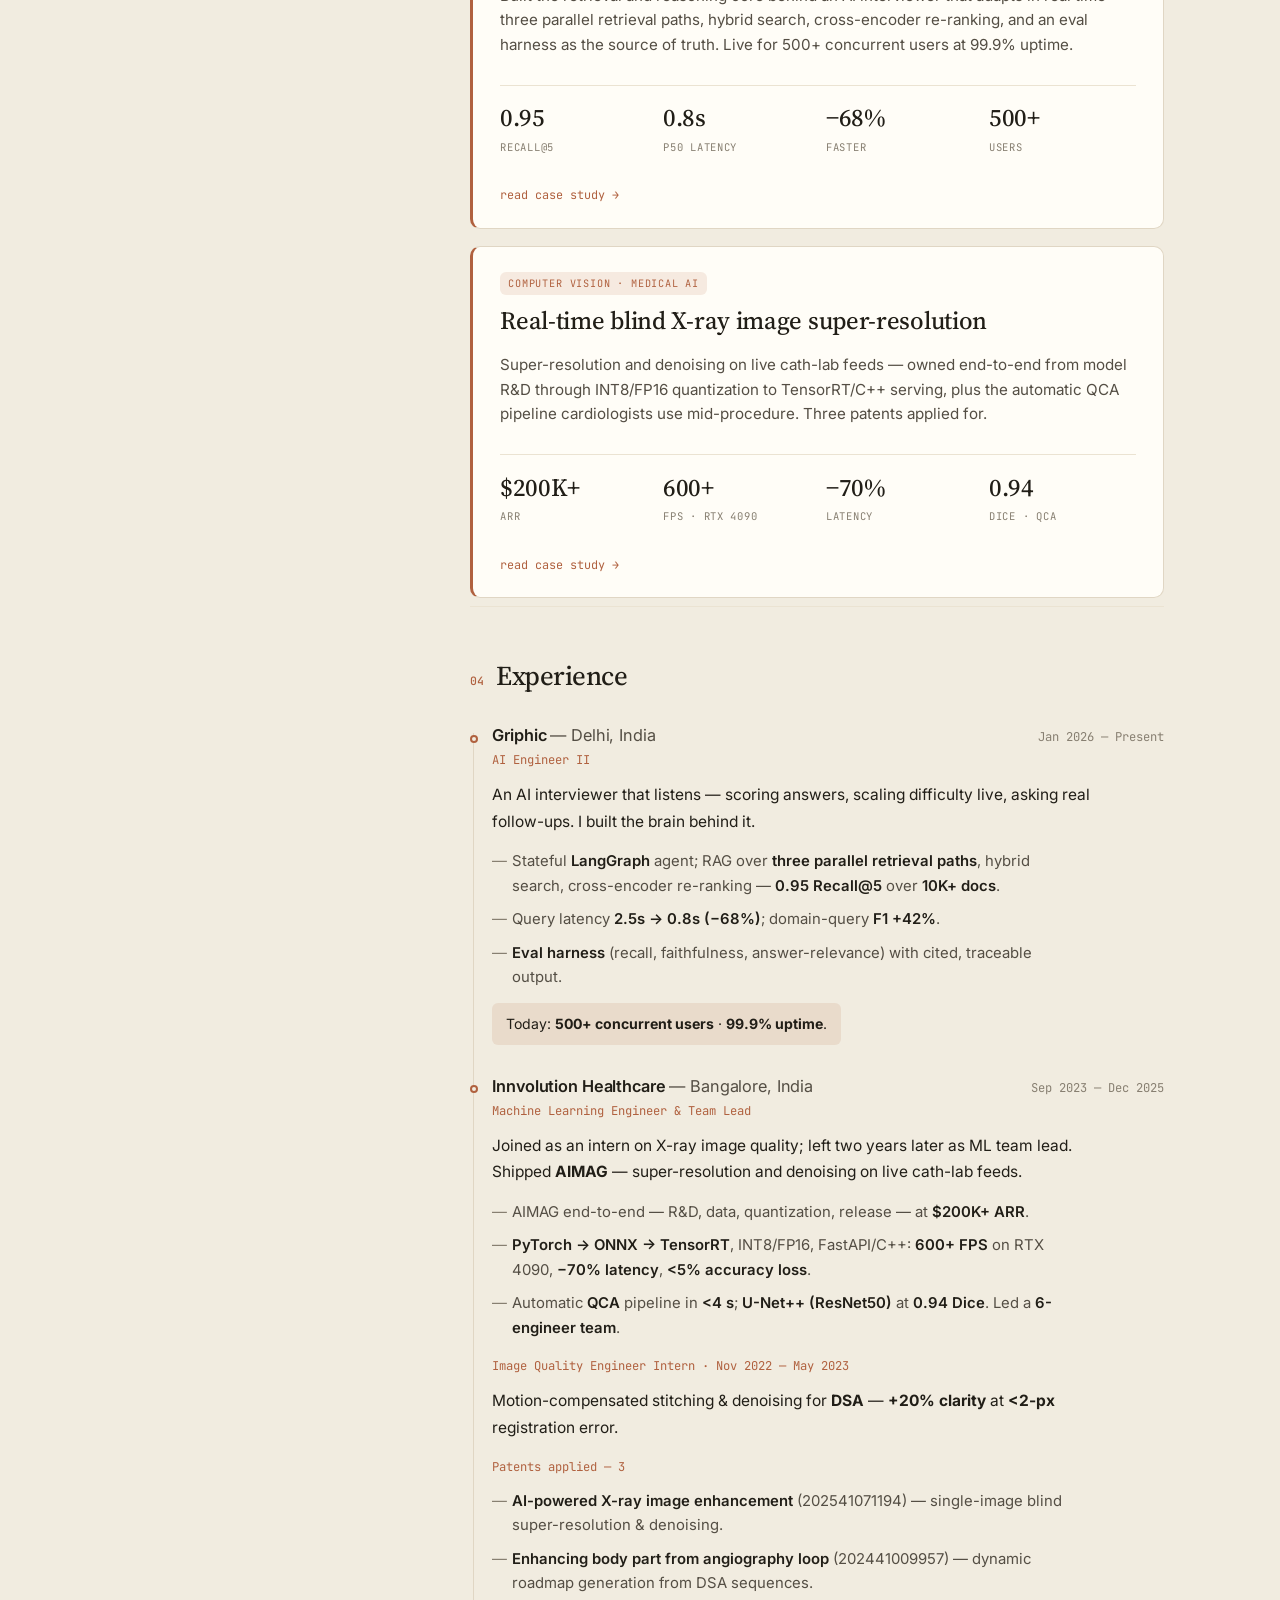
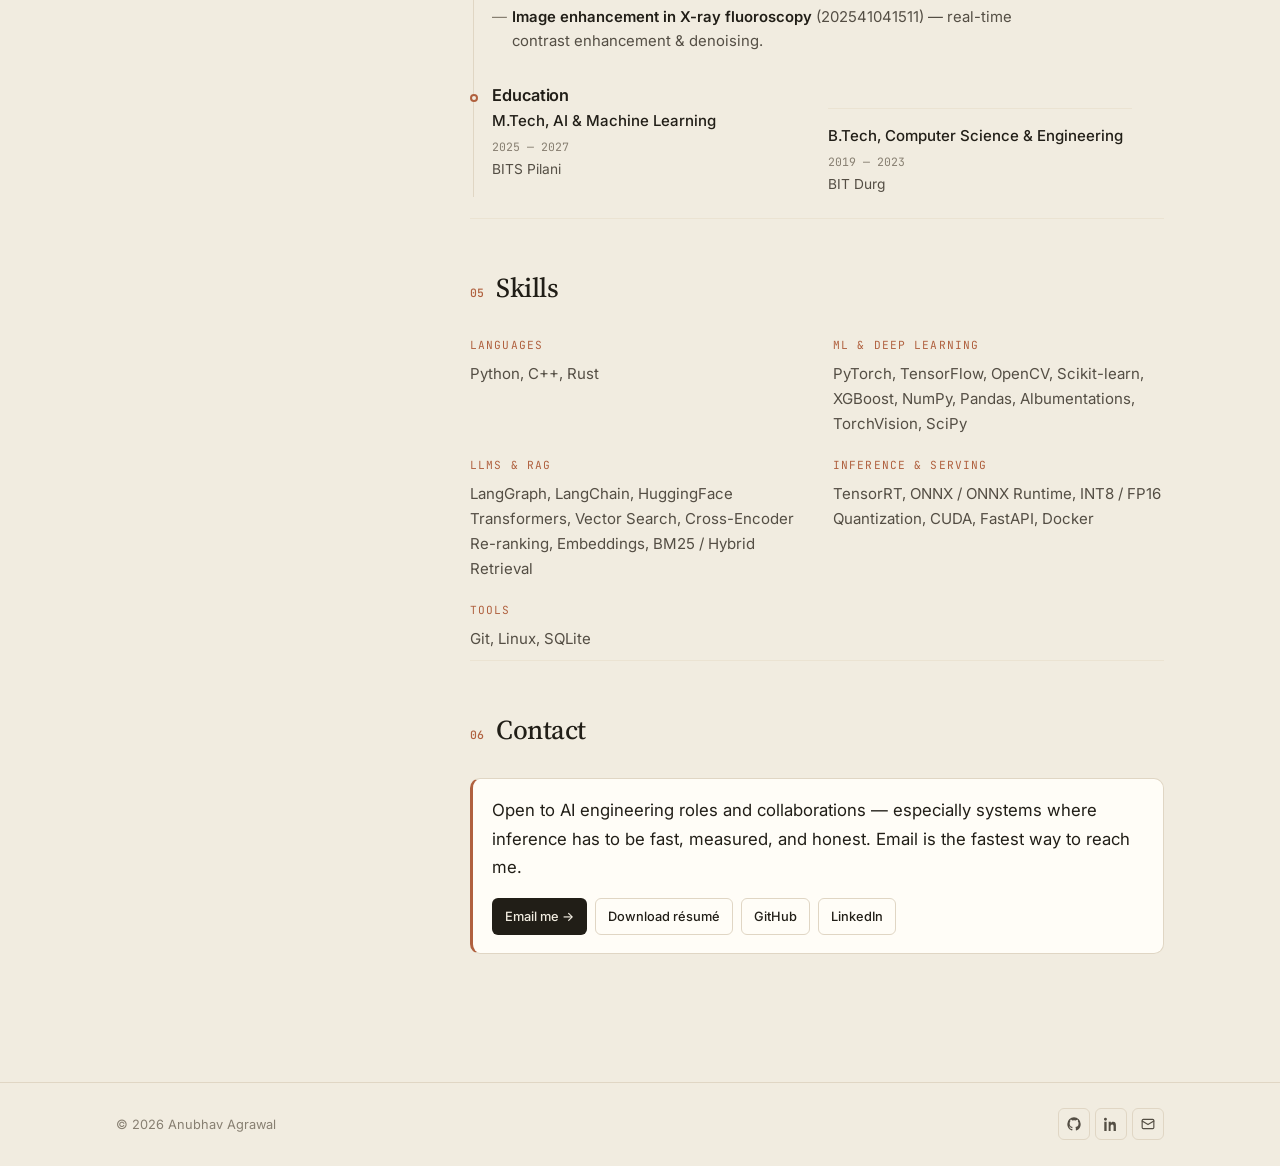
==== commit 93af857c: "site: drop the CV-updated line from the status strip" ====
--- a/index.html
+++ b/index.html
@@ -82,7 +82,6 @@
       <div class="identity__status">
         <span class="dot"></span>
         <span>Building production AI systems</span>
-        <span data-updated-wrap class="is-hidden">· CV updated <span id="resume-updated">—</span></span>
       </div>
       <h1>Anubhav Agrawal</h1>
       <p class="identity__role">
@@ -518,6 +517,6 @@
   </button>
 
   <script src="assets/js/data.js?v=11"></script>
-  <script src="assets/js/main.js?v=7"></script>
+  <script src="assets/js/main.js?v=8"></script>
 </body>
 </html>
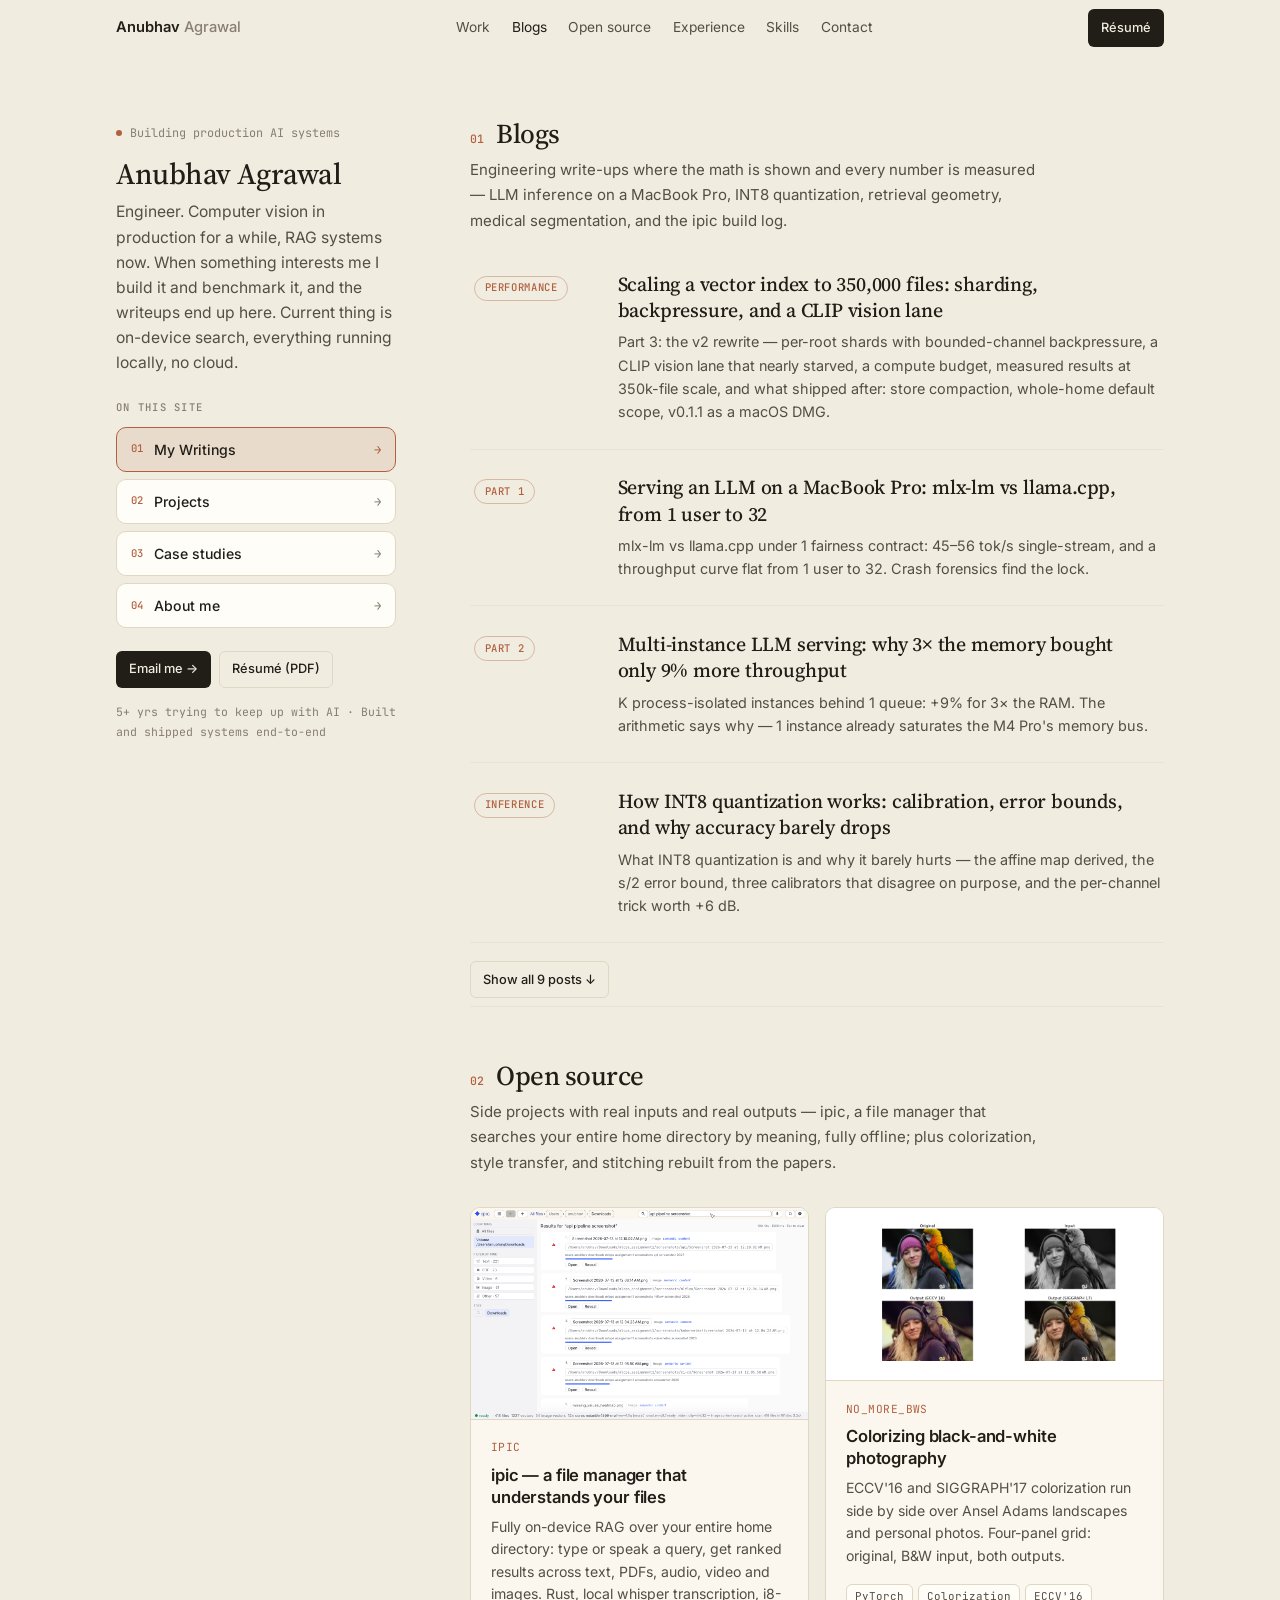
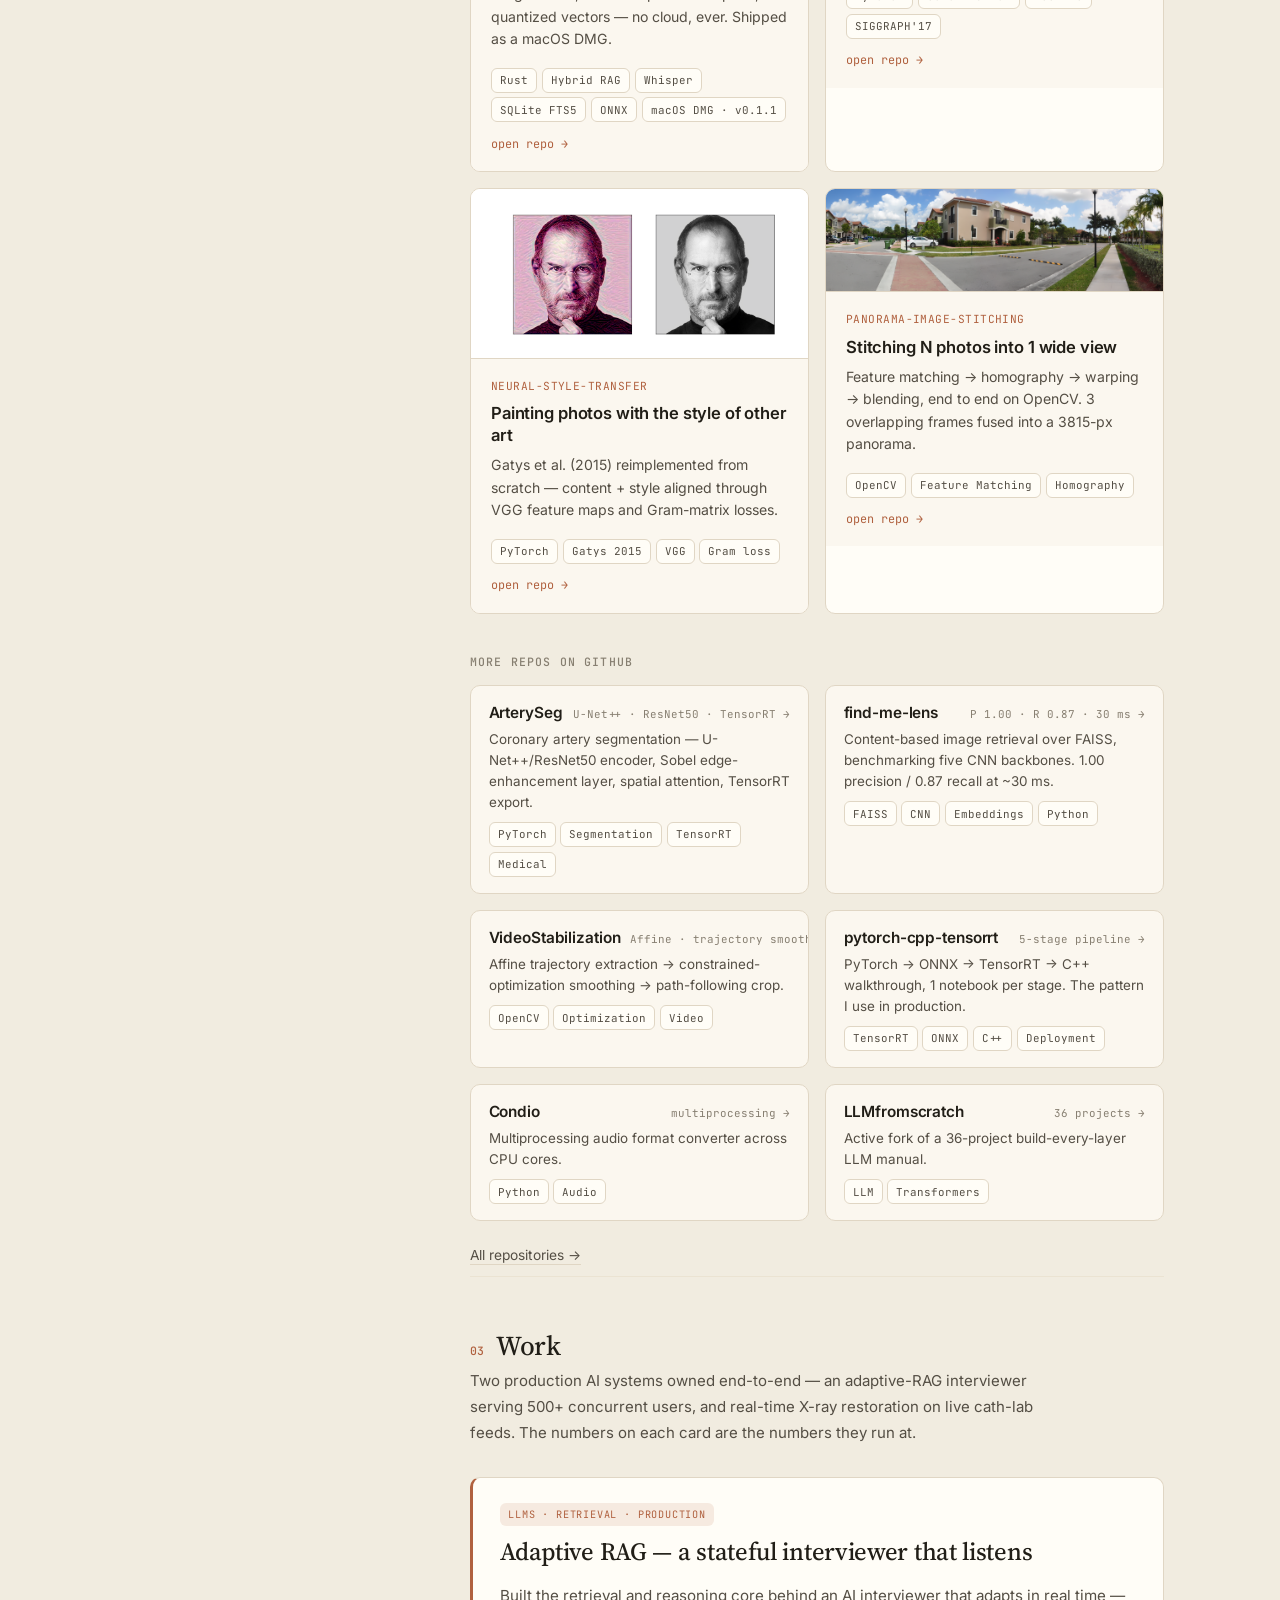
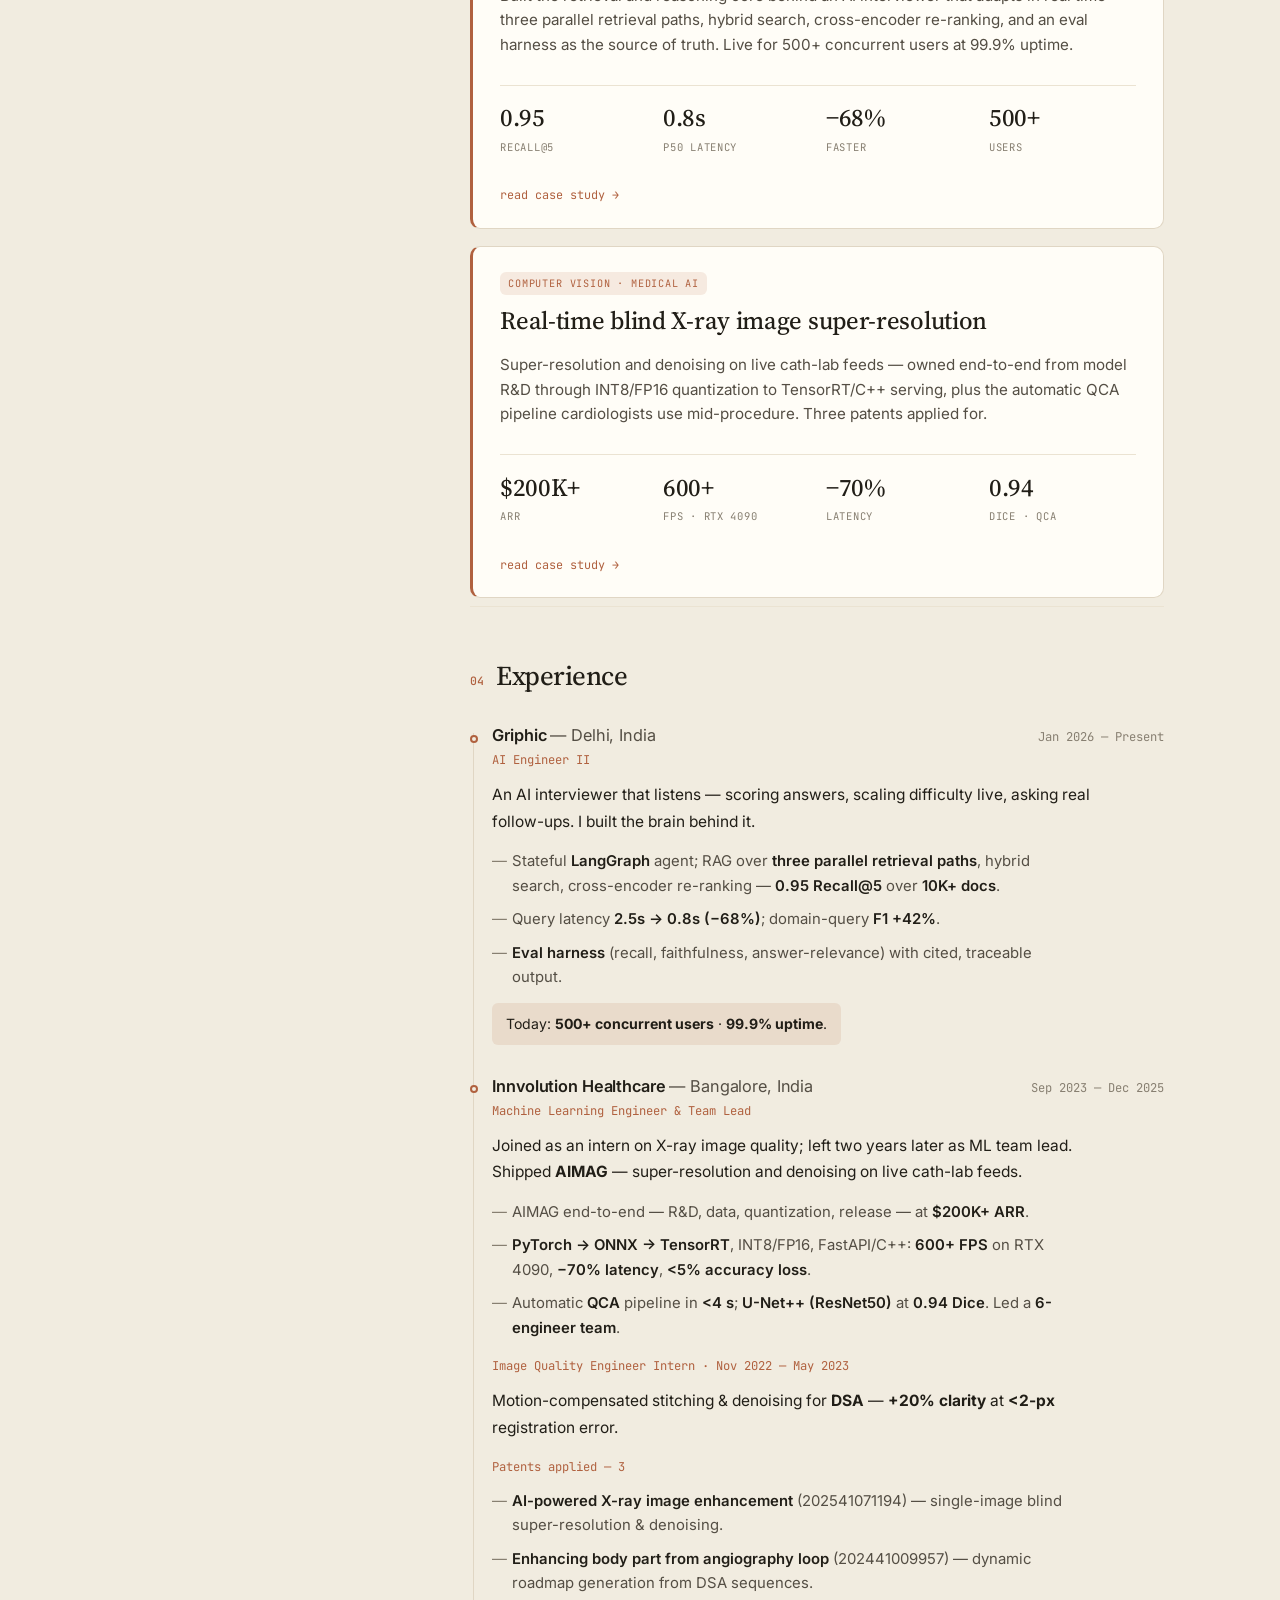
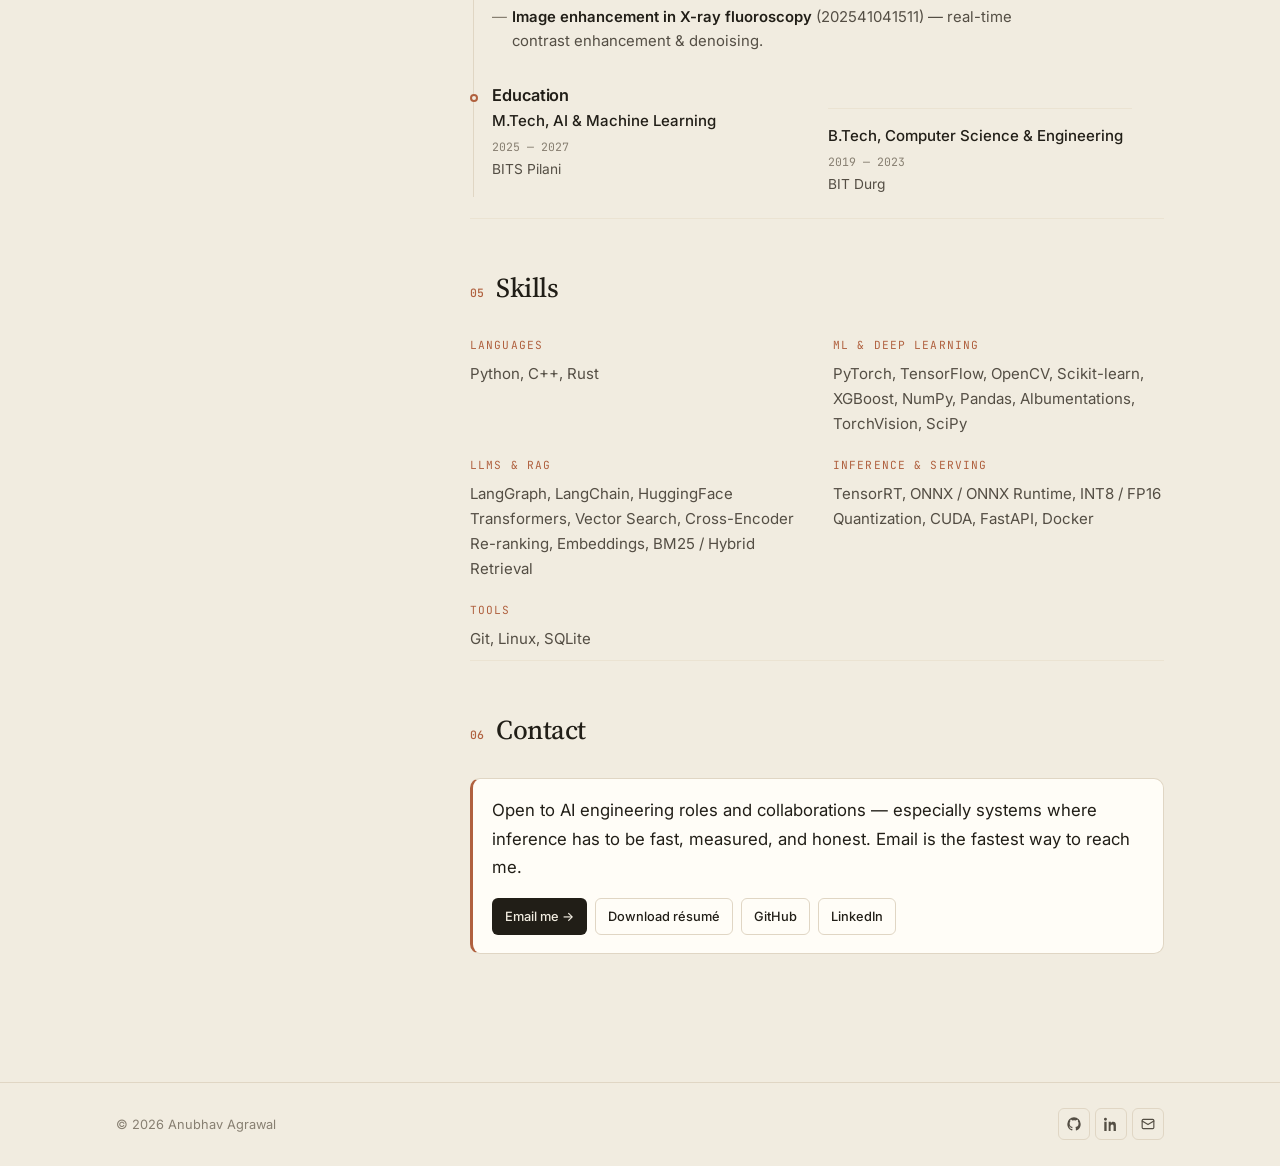
==== commit 153411cf: "fix: scrolling and sticky-rail bugs from the fixed nav The nav's backdrop-filter blur is a known bre" ====
--- a/index.html
+++ b/index.html
@@ -28,7 +28,7 @@
   <link rel="preconnect" href="https://fonts.gstatic.com" crossorigin />
   <link href="https://fonts.googleapis.com/css2?family=Inter:wght@400;500;600&family=JetBrains+Mono:wght@400;500&family=Source+Serif+4:opsz,wght@8..60,400;8..60,500;8..60,600&display=swap" rel="stylesheet" />
 
-  <link rel="stylesheet" href="assets/css/styles.css?v=9" />
+  <link rel="stylesheet" href="assets/css/styles.css?v=10" />
 
   <script type="application/ld+json">
   {
--- a/assets/css/styles.css
+++ b/assets/css/styles.css
@@ -66,10 +66,11 @@
 .container { width: 100%; max-width: var(--wrap); margin-inline: auto; padding-inline: var(--gutter); }
 
 /* ----------------------------------------------------------------- Nav */
+/* Solid background, no backdrop-filter: blur() over sticky elements is a
+   known cause of broken sticky positioning and scroll jank in WebKit. */
 .nav {
   position: fixed; top: 0; left: 0; right: 0; z-index: 60;
-  background: color-mix(in srgb, var(--bg) 86%, transparent);
-  -webkit-backdrop-filter: blur(10px); backdrop-filter: blur(10px);
+  background: var(--bg);
   border-bottom: 1px solid transparent;
   transition: border-color 0.3s var(--ease);
 }
@@ -147,7 +148,16 @@
   gap: clamp(2.5rem, 5vw, 4.5rem);
   align-items: start;
 }
-.rail { position: sticky; top: 5.25rem; }
+.rail {
+  position: sticky; top: 5.25rem;
+  /* Never outgrow the viewport: a sticky element taller than the viewport
+     traps its own bottom content and fights the page scroll. */
+  max-height: calc(100vh - 6.5rem);
+  overflow-y: auto;
+  overscroll-behavior: contain;
+  scrollbar-width: thin;
+  scrollbar-gutter: stable;
+}
 .content { min-width: 0; }
 @media (max-width: 980px) {
   .layout { display: block; }
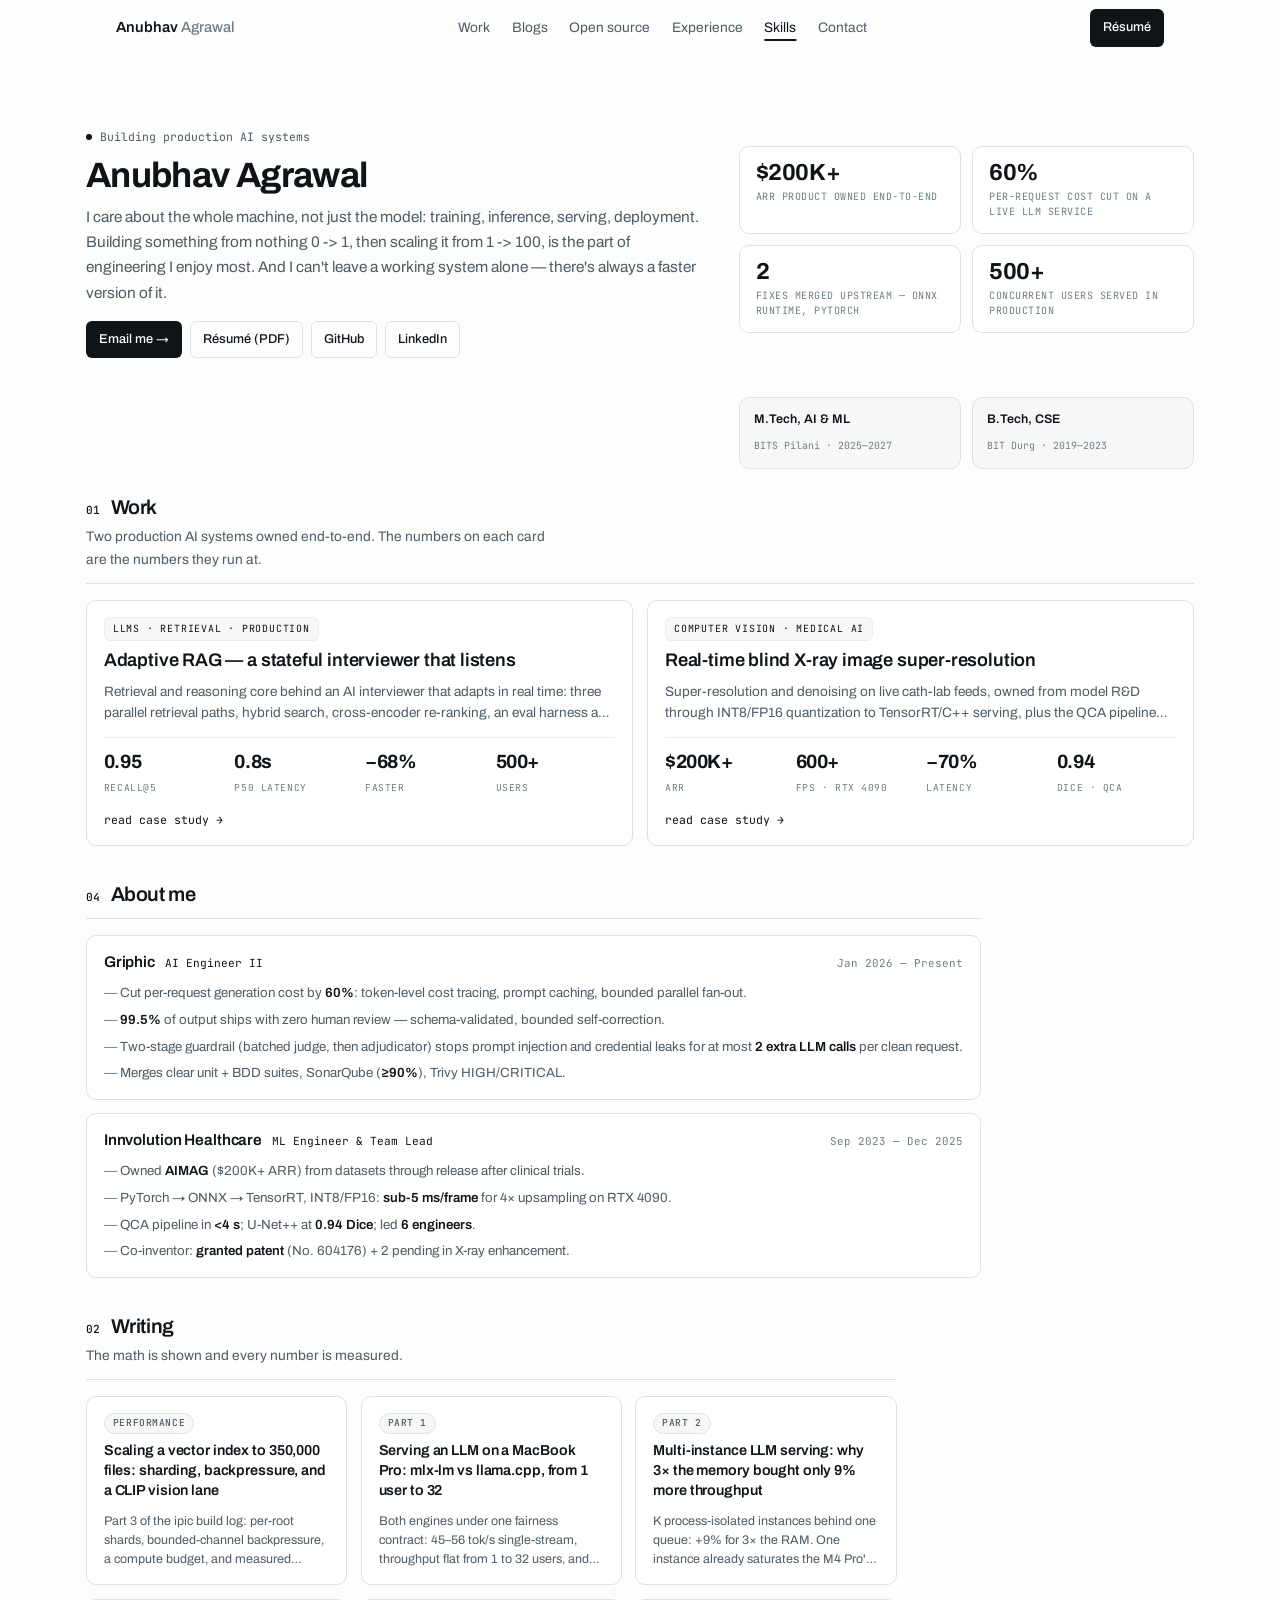
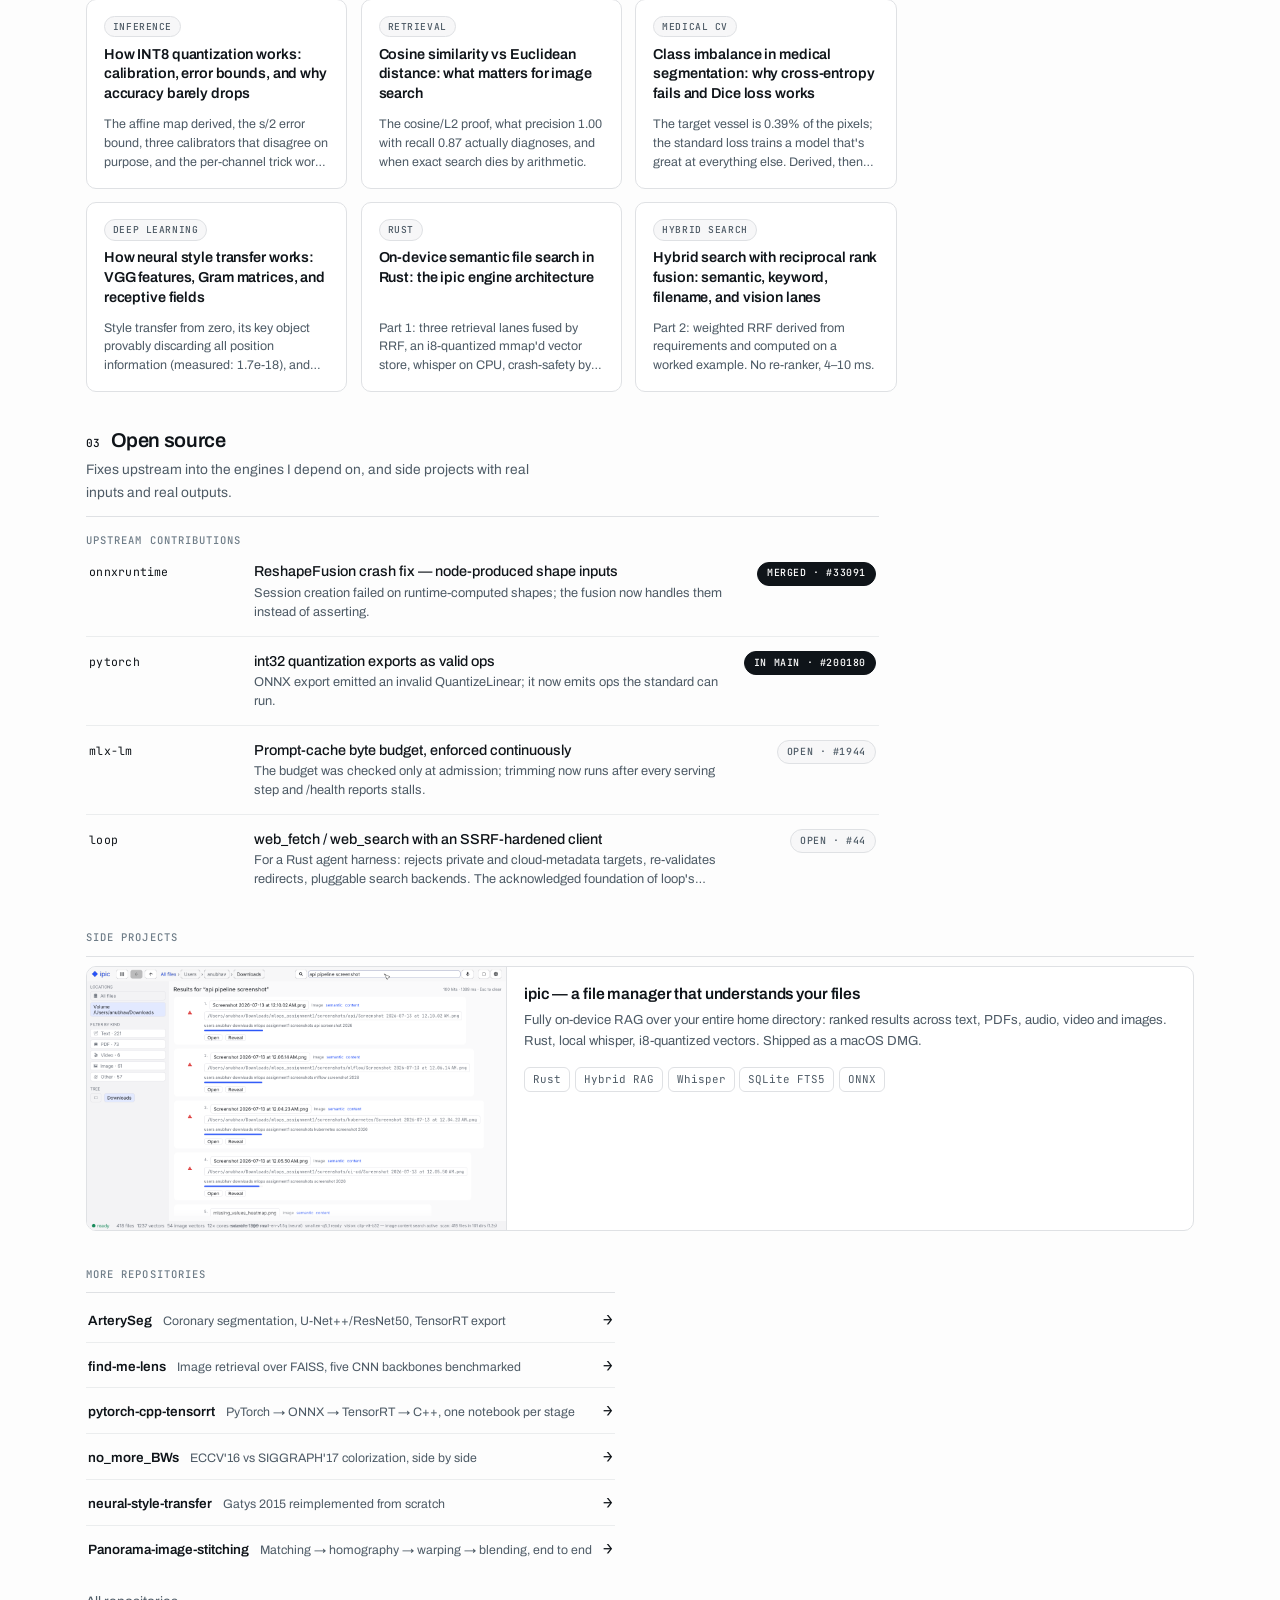
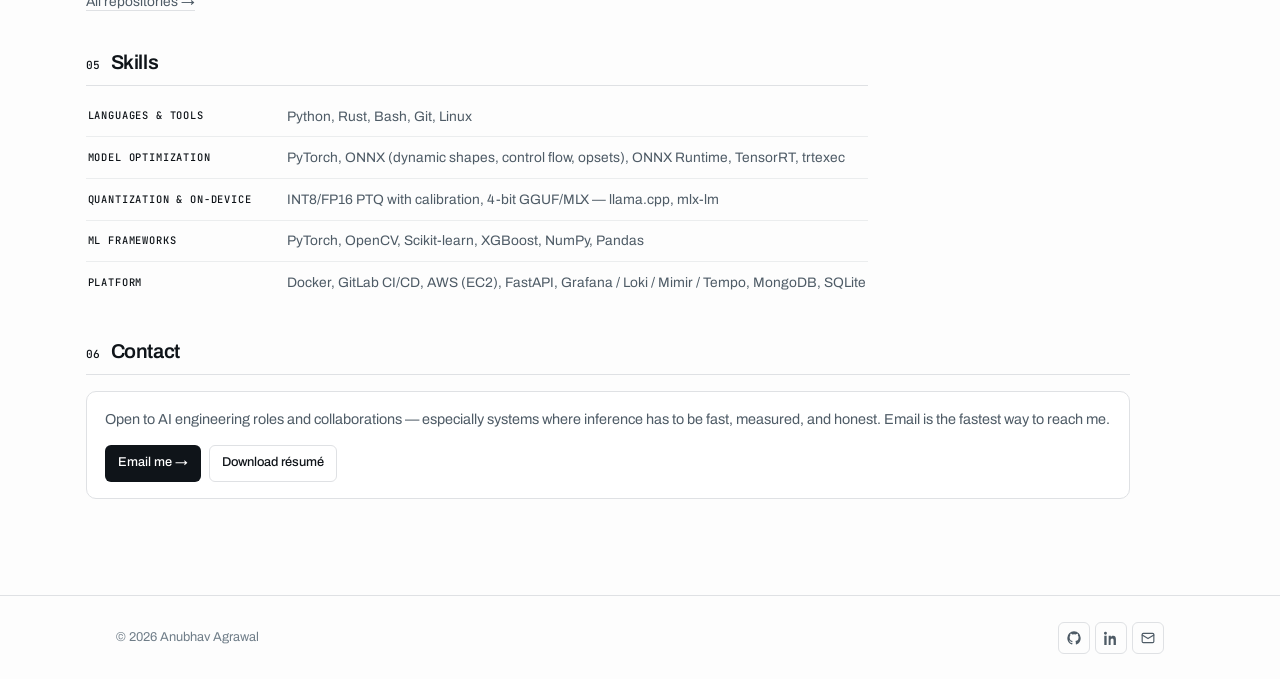
==== commit c300ad26: "Update stylesheet version to v14 across multiple HTML files and refactor figure generation in make_i" ====
--- a/index.html
+++ b/index.html
@@ -4,16 +4,16 @@
   <meta charset="UTF-8" />
   <meta name="viewport" content="width=device-width, initial-scale=1.0" />
   <meta name="color-scheme" content="light" />
-  <meta name="theme-color" content="#f1ece0" />
+  <meta name="theme-color" content="#fdfdfd" />
 
   <title>Anubhav Agrawal — AI Engineer</title>
-  <meta name="description" content="AI engineer with 3+ years owning AI products end-to-end — a $200K+ ARR computer-vision product line, and the retrieval behind a production LLM system." />
+  <meta name="description" content="AI engineer with 3+ years owning AI products end-to-end — a $200K+ ARR computer-vision product line, the retrieval behind a production LLM system, and fixes landed upstream in ONNX Runtime and PyTorch." />
   <meta name="author" content="Anubhav Agrawal" />
   <link rel="canonical" href="https://anubhavagr.github.io/" />
 
   <meta property="og:type" content="website" />
   <meta property="og:title" content="Anubhav Agrawal — AI Engineer" />
-  <meta property="og:description" content="Owns AI products end-to-end — production computer vision for medical imaging, and LLM/RAG systems. Case studies, benchmarks, and open-source lab work." />
+  <meta property="og:description" content="Owns AI products end-to-end — production computer vision for medical imaging, LLM/RAG systems, and fixes landed upstream in ONNX Runtime and PyTorch. Case studies, benchmarks, and open-source lab work." />
   <meta property="og:url" content="https://anubhavagr.github.io/" />
   <meta property="og:image" content="https://anubhavagr.github.io/assets/img/og.png" />
   <meta property="og:image:width" content="1200" />
@@ -26,9 +26,9 @@
 
   <link rel="preconnect" href="https://fonts.googleapis.com" />
   <link rel="preconnect" href="https://fonts.gstatic.com" crossorigin />
-  <link href="https://fonts.googleapis.com/css2?family=Inter:wght@400;500;600&family=JetBrains+Mono:wght@400;500&family=Source+Serif+4:opsz,wght@8..60,400;8..60,500;8..60,600&display=swap" rel="stylesheet" />
-
-  <link rel="stylesheet" href="assets/css/styles.css?v=10" />
+  <link href="https://fonts.googleapis.com/css2?family=Archivo:wght@400;500;600;700&family=JetBrains+Mono:wght@400;500&display=swap" rel="stylesheet" />
+
+  <link rel="stylesheet" href="assets/css/styles.css?v=21" />
 
   <script type="application/ld+json">
   {
@@ -39,8 +39,8 @@
     "url": "https://anubhavagr.github.io/",
     "email": "mailto:anubhavagr.mail@gmail.com",
     "address": { "@type": "PostalAddress", "addressCountry": "IN" },
-    "sameAs": ["https://github.com/anubhavagr", "https://www.linkedin.com/in/anubhav-agrawal-547a3419b"],
-    "knowsAbout": ["Machine Learning", "Deep Learning", "Computer Vision", "Large Language Models", "Retrieval-Augmented Generation", "Model Optimization", "TensorRT"]
+    "sameAs": ["https://github.com/anubhavagr", "https://www.linkedin.com/in/anubhav-agr/"],
+    "knowsAbout": ["Machine Learning", "Deep Learning", "Computer Vision", "Large Language Models", "Retrieval-Augmented Generation", "Model Optimization", "Model Quantization", "TensorRT", "ONNX Runtime", "Rust"]
   }
   </script>
 </head>
@@ -74,425 +74,216 @@
 
   <!-- ============================================================== MAIN -->
   <main class="wrap" id="top">
-    <div class="layout">
-
-    <!-- ------------------------------------------------------------ Rail (sticky orientation) -->
-    <aside class="rail">
-    <header class="identity">
-      <div class="identity__status">
-        <span class="dot"></span>
-        <span>Building production AI systems</span>
-      </div>
+
+  <!-- ============================================================== HERO -->
+  <header class="hero">
+    <div class="hero__id">
+      <p class="hero__status"><span class="dot"></span>Building production AI systems</p>
       <h1>Anubhav Agrawal</h1>
-      <p class="identity__role">
-        Engineer. Computer vision in production for a while, RAG systems now.
-        When something interests me I build it and benchmark it, and the
-        writeups end up here. Current thing is on-device search, everything
-        running locally, no cloud.
+      <p class="hero__bio">
+        I care about the whole machine, not just the model: training, inference,
+        serving, deployment. Building something from nothing 0 -&gt; 1, then
+        scaling it from 1 -&gt; 100, is the part of engineering I enjoy most.
+        And I can't leave a working system alone — there's always a faster
+        version of it.
       </p>
-      <p class="identity__index-label">On this site</p>
-      <nav class="identity__index" aria-label="What's on this site">
-        <a href="#blog"><b>01</b><span>My Writings</span><em>→</em></a>
-        <a href="#lab"><b>02</b><span>Projects</span><em>→</em></a>
-        <a href="#work"><b>03</b><span>Case studies</span><em>→</em></a>
-        <a href="#experience"><b>04</b><span>About me</span><em>→</em></a>
-      </nav>
-      <div class="identity__cta">
+      <div class="hero__cta">
         <a class="btn btn--primary btn--sm" href="mailto:anubhavagr.mail@gmail.com">Email me →</a>
         <a class="btn btn--ghost btn--sm js-resume-link" href="assets/anubhav-agrawal-resume.pdf" download>Résumé (PDF)</a>
-      </div>
-      <p class="identity__stats">5+ yrs trying to keep up with AI · Built and shipped systems end-to-end</p>
-    </header>
-    </aside>
-
-    <!-- ------------------------------------------------------------ Content stream -->
-    <div class="content">
-
-    <!-- ------------------------------------------------------------ WRITING -->
-    <section class="section" id="blog">
-      <div class="section__head">
-        <h2 class="section__title"><span class="kicker">01</span><span class="label">Blogs</span></h2>
-        <p class="section__sub">Engineering write-ups where the math is shown and every number is
-        measured — LLM inference on a MacBook Pro, INT8 quantization, retrieval geometry, medical
-        segmentation, and the ipic build log.</p>
-      </div>
-      <div id="posts-grid">
-        <a class="post-row reveal" href="posts/ipic-v2-scale.html">
-          <div class="post-row__left">
-            <span class="post-row__part">Performance</span>
-          </div>
-          <div class="post-row__body">
-            <h3>Scaling a vector index to 350,000 files: sharding, backpressure, and a CLIP vision lane<span class="post-row__arrow">→</span></h3>
-            <p>Part 3: the v2 rewrite — per-root shards with bounded-channel backpressure, a CLIP vision lane that nearly starved, a compute budget, measured results at 350k-file scale, and what shipped after: store compaction, whole-home default scope, v0.1.1 as a macOS DMG.</p>
-          </div>
-        </a>
-        <a class="post-row reveal" href="posts/inference-lab.html">
-          <div class="post-row__left">
-            <span class="post-row__part">Part 1</span>
-          </div>
-          <div class="post-row__body">
-            <h3>Serving an LLM on a MacBook Pro: mlx-lm vs llama.cpp, from 1 user to 32<span class="post-row__arrow">→</span></h3>
-            <p>mlx-lm vs llama.cpp under 1 fairness contract: 45–56 tok/s single-stream, and a throughput curve flat from 1 user to 32. Crash forensics find the lock.</p>
-          </div>
-        </a>
-        <a class="post-row reveal" href="posts/inference-lab-2.html">
-          <div class="post-row__left">
-            <span class="post-row__part">Part 2</span>
-          </div>
-          <div class="post-row__body">
-            <h3>Multi-instance LLM serving: why 3× the memory bought only 9% more throughput<span class="post-row__arrow">→</span></h3>
-            <p>K process-isolated instances behind 1 queue: +9% for 3× the RAM. The arithmetic says why — 1 instance already saturates the M4 Pro's memory bus.</p>
-          </div>
-        </a>
-        <a class="post-row reveal" href="posts/int8-quantization.html">
-          <div class="post-row__left">
-            <span class="post-row__part">Inference</span>
-          </div>
-          <div class="post-row__body">
-            <h3>How INT8 quantization works: calibration, error bounds, and why accuracy barely drops<span class="post-row__arrow">→</span></h3>
-            <p>What INT8 quantization is and why it barely hurts — the affine map derived, the s/2 error bound, three calibrators that disagree on purpose, and the per-channel trick worth +6 dB.</p>
-          </div>
-        </a>
-        <a class="post-row reveal" href="posts/image-search-geometry.html">
-          <div class="post-row__left">
-            <span class="post-row__part">Retrieval</span>
-          </div>
-          <div class="post-row__body">
-            <h3>Cosine similarity vs Euclidean distance: what matters for image search<span class="post-row__arrow">→</span></h3>
-            <p>How search-by-image works, from zero: the cosine/L2 proof, what precision 1.00 with recall 0.87 actually diagnoses, and the arithmetic that decides when exact search dies.</p>
-          </div>
-        </a>
-        <a class="post-row reveal" href="posts/dice-imbalance.html">
-          <div class="post-row__left">
-            <span class="post-row__part">Medical CV</span>
-          </div>
-          <div class="post-row__body">
-            <h3>Class imbalance in medical segmentation: why cross-entropy fails and Dice loss works<span class="post-row__arrow">→</span></h3>
-            <p>In medical segmentation the target — a coronary vessel — is 0.39% of the pixels, and the standard loss trains a model that's great at everything else. Derived, then fixed with Dice.</p>
-          </div>
-        </a>
-        <a class="post-row reveal" href="posts/gram-matrix.html">
-          <div class="post-row__left">
-            <span class="post-row__part">Deep Learning</span>
-          </div>
-          <div class="post-row__body">
-            <h3>How neural style transfer works: VGG features, Gram matrices, and receptive fields<span class="post-row__arrow">→</span></h3>
-            <p>Style transfer explained from zero — and its key object provably discards all position information (measured: 1.7e-18). Plus the receptive-field arithmetic behind the layer choices.</p>
-          </div>
-        </a>
-        <a class="post-row reveal" href="posts/ipic-architecture.html">
-          <div class="post-row__left">
-            <span class="post-row__part">Rust</span>
-          </div>
-          <div class="post-row__body">
-            <h3>On-device semantic file search in Rust: the ipic engine architecture<span class="post-row__arrow">→</span></h3>
-            <p>Part 1 of the ipic build log: the first engine — 3 retrieval lanes fused by RRF, an i8-quantized mmap'd vector store, whisper on CPU, crash-safety by job state. One focused week, 23 commits.</p>
-          </div>
-        </a>
-        <a class="post-row reveal" href="posts/ipic-hybrid-search.html">
-          <div class="post-row__left">
-            <span class="post-row__part">Hybrid Search</span>
-          </div>
-          <div class="post-row__body">
-            <h3>Hybrid search with reciprocal rank fusion: semantic, keyword, filename, and vision lanes<span class="post-row__arrow">→</span></h3>
-            <p>Part 2: the ranking math — weighted reciprocal rank fusion across semantic, vision, keyword and filename lanes, derived from requirements and computed on a worked example. No re-ranker, 4–10 ms.</p>
-          </div>
-        </a>
-            </div>
-      <button id="posts-toggle" class="btn btn--ghost btn--sm posts-toggle is-hidden" aria-expanded="false">Show all posts ↓</button>
-    </section>
-
-    <!-- ------------------------------------------------------------ OPEN SOURCE -->
-    <section class="section" id="lab">
-      <div class="section__head">
-        <h2 class="section__title"><span class="kicker">02</span><span class="label">Open source</span></h2>
-        <p class="section__sub">Side projects with real inputs and real outputs — ipic, a file
-        manager that searches your entire home directory by meaning, fully offline; plus
-        colorization, style transfer, and stitching rebuilt from the papers.</p>
-      </div>
-      <div id="lab-grid" class="grid-2">
-
-        <a class="lab-card reveal" href="https://github.com/anubhavagr/ipic" target="_blank" rel="noopener">
-          <div class="lab-card__media">
-            <img src="assets/img/posts/ipic-architecture/app-search.png" alt="Real screenshot of the ipic app: a natural-language search returning 100 ranked hits across file types, with a status bar showing text and CLIP-vision embedders and image-content search active" loading="lazy" />
-          </div>
-          <div class="lab-card__body">
-            <span class="lab-card__repo">ipic</span>
-            <h3>ipic — a file manager that understands your files</h3>
-            <p>Fully on-device RAG over your entire home directory: type or speak a query, get ranked results across text, PDFs, audio, video and images. Rust, local whisper transcription, i8-quantized vectors — no cloud, ever. Shipped as a macOS DMG.</p>
-            <div class="chips"><span class="chip">Rust</span><span class="chip">Hybrid RAG</span><span class="chip">Whisper</span><span class="chip">SQLite FTS5</span><span class="chip">ONNX</span><span class="chip">macOS DMG · v0.1.1</span></div>
-            <span class="lab-card__arrow">open repo →</span>
-          </div>
-        </a>
-        <a class="lab-card reveal" href="https://github.com/anubhavagr/no_more_BWs" target="_blank" rel="noopener">
-          <div class="lab-card__media">
-            <img src="assets/img/projects/colorization.png" alt="Four-panel colorization grid comparing ECCV and SIGGRAPH model outputs" loading="lazy" />
-          </div>
-          <div class="lab-card__body">
-            <span class="lab-card__repo">no_more_BWs</span>
-            <h3>Colorizing black-and-white photography</h3>
-            <p>ECCV'16 and SIGGRAPH'17 colorization run side by side over Ansel Adams landscapes and personal photos. Four-panel grid: original, B&amp;W input, both outputs.</p>
-            <div class="chips"><span class="chip">PyTorch</span><span class="chip">Colorization</span><span class="chip">ECCV'16</span><span class="chip">SIGGRAPH'17</span></div>
-            <span class="lab-card__arrow">open repo →</span>
-          </div>
-        </a>
-        <a class="lab-card reveal" href="https://github.com/anubhavagr/neural-style-transfer" target="_blank" rel="noopener">
-          <div class="lab-card__media">
-            <img src="assets/img/projects/style-transfer-1.png" alt="Neural style transfer output showing a content image restyled" loading="lazy" />
-          </div>
-          <div class="lab-card__body">
-            <span class="lab-card__repo">neural-style-transfer</span>
-            <h3>Painting photos with the style of other art</h3>
-            <p>Gatys et al. (2015) reimplemented from scratch — content + style aligned through VGG feature maps and Gram-matrix losses.</p>
-            <div class="chips"><span class="chip">PyTorch</span><span class="chip">Gatys 2015</span><span class="chip">VGG</span><span class="chip">Gram loss</span></div>
-            <span class="lab-card__arrow">open repo →</span>
-          </div>
-        </a>
-        <a class="lab-card reveal" href="https://github.com/anubhavagr/Panorama-image-stitching" target="_blank" rel="noopener">
-          <div class="lab-card__media">
-            <img src="assets/img/projects/panorama.png" alt="Wide panorama stitched from three overlapping photographs" loading="lazy" />
-          </div>
-          <div class="lab-card__body">
-            <span class="lab-card__repo">Panorama-image-stitching</span>
-            <h3>Stitching N photos into 1 wide view</h3>
-            <p>Feature matching → homography → warping → blending, end to end on OpenCV. 3 overlapping frames fused into a 3815-px panorama.</p>
-            <div class="chips"><span class="chip">OpenCV</span><span class="chip">Feature Matching</span><span class="chip">Homography</span></div>
-            <span class="lab-card__arrow">open repo →</span>
-          </div>
-        </a>
-            </div>
-
-      <h3 class="lab-more">More repos on GitHub</h3>
-      <div id="proj-grid" class="grid-2">
-
-        <a class="proj-card reveal" href="https://github.com/anubhavagr/ArterySeg" target="_blank" rel="noopener">
-          <div class="proj-card__top">
-            <h3>ArterySeg</h3>
-            <span class="proj-card__note">U-Net++ · ResNet50 · TensorRT →</span>
-          </div>
-          <p>Coronary artery segmentation — U-Net++/ResNet50 encoder, Sobel edge-enhancement layer, spatial attention, TensorRT export.</p>
-          <div class="chips"><span class="chip">PyTorch</span><span class="chip">Segmentation</span><span class="chip">TensorRT</span><span class="chip">Medical</span></div>
-        </a>
-        <a class="proj-card reveal" href="https://github.com/anubhavagr/find-me-lens" target="_blank" rel="noopener">
-          <div class="proj-card__top">
-            <h3>find-me-lens</h3>
-            <span class="proj-card__note">P 1.00 · R 0.87 · 30 ms →</span>
-          </div>
-          <p>Content-based image retrieval over FAISS, benchmarking five CNN backbones. 1.00 precision / 0.87 recall at ~30 ms.</p>
-          <div class="chips"><span class="chip">FAISS</span><span class="chip">CNN</span><span class="chip">Embeddings</span><span class="chip">Python</span></div>
-        </a>
-        <a class="proj-card reveal" href="https://github.com/anubhavagr/VideoStabilization" target="_blank" rel="noopener">
-          <div class="proj-card__top">
-            <h3>VideoStabilization</h3>
-            <span class="proj-card__note">Affine · trajectory smoothing →</span>
-          </div>
-          <p>Affine trajectory extraction → constrained-optimization smoothing → path-following crop.</p>
-          <div class="chips"><span class="chip">OpenCV</span><span class="chip">Optimization</span><span class="chip">Video</span></div>
-        </a>
-        <a class="proj-card reveal" href="https://github.com/anubhavagr/pytorch-cpp-tensorrt" target="_blank" rel="noopener">
-          <div class="proj-card__top">
-            <h3>pytorch-cpp-tensorrt</h3>
-            <span class="proj-card__note">5-stage pipeline →</span>
-          </div>
-          <p>PyTorch → ONNX → TensorRT → C++ walkthrough, 1 notebook per stage. The pattern I use in production.</p>
-          <div class="chips"><span class="chip">TensorRT</span><span class="chip">ONNX</span><span class="chip">C++</span><span class="chip">Deployment</span></div>
-        </a>
-        <a class="proj-card reveal" href="https://github.com/anubhavagr/Condio" target="_blank" rel="noopener">
-          <div class="proj-card__top">
-            <h3>Condio</h3>
-            <span class="proj-card__note">multiprocessing →</span>
-          </div>
-          <p>Multiprocessing audio format converter across CPU cores.</p>
-          <div class="chips"><span class="chip">Python</span><span class="chip">Audio</span></div>
-        </a>
-        <a class="proj-card reveal" href="https://github.com/anubhavagr/LLMfromscratch" target="_blank" rel="noopener">
-          <div class="proj-card__top">
-            <h3>LLMfromscratch</h3>
-            <span class="proj-card__note">36 projects →</span>
-          </div>
-          <p>Active fork of a 36-project build-every-layer LLM manual.</p>
-          <div class="chips"><span class="chip">LLM</span><span class="chip">Transformers</span></div>
-        </a>
-            </div>
-
-      <p style="margin-top:1.2rem;">
-        <a class="text-link" href="https://github.com/anubhavagr?tab=repositories" target="_blank" rel="noopener">All repositories →</a>
-      </p>
-    </section>
-
-    <!-- ------------------------------------------------------------ WORK -->
-    <section class="section" id="work">
-      <div class="section__head">
-        <h2 class="section__title"><span class="kicker">03</span><span class="label">Work</span></h2>
-        <p class="section__sub">Two production AI systems owned end-to-end — an adaptive-RAG
-        interviewer serving 500+ concurrent users, and real-time X-ray restoration on live
-        cath-lab feeds. The numbers on each card are the numbers they run at.</p>
-      </div>
-      <div id="work-grid">
-
-        <a class="case-card case-card--featured reveal" href="projects/adaptive-rag.html">
-          <span class="case-card__tag">LLMs · Retrieval · Production</span>
+        <a class="btn btn--ghost btn--sm" href="https://github.com/anubhavagr" target="_blank" rel="noopener">GitHub</a>
+        <a class="btn btn--ghost btn--sm" href="https://www.linkedin.com/in/anubhav-agr/" target="_blank" rel="noopener">LinkedIn</a>
+      </div>
+    </div>
+    <div class="xp__edu reveal">
+      <div><b>M.Tech, AI &amp; ML</b><span>BITS Pilani · 2025—2027</span></div>
+      <div><b>B.Tech, CSE</b><span>BIT Durg · 2019—2023</span></div>
+    </div>
+    <div class="hero__stats">
+      <div class="stat reveal"><b>$200K+</b><span>ARR product owned <span class="nb">end-to-end</span></span></div>
+      <div class="stat reveal"><b>60%</b><span>per-request cost cut on a live LLM service</span></div>
+      <div class="stat reveal"><b>2</b><span>fixes merged upstream — ONNX Runtime, PyTorch</span></div>
+      <div class="stat reveal"><b>500+</b><span>concurrent users served in production</span></div>
+    </div>
+  </header>
+
+  <!-- ============================================================== BOARD -->
+  <div class="board">
+
+    <!-- ------------------------------------------------ WORK (row 1, left) -->
+    <section class="panel" id="work">
+      <div class="panel__head">
+        <h2><span class="kicker">01</span>Work</h2>
+        <p class="panel__sub">Two production AI systems owned end-to-end. The numbers on each card are the numbers they run at.</p>
+      </div>
+      <div class="cases">
+        <a class="case reveal" href="projects/adaptive-rag.html">
+          <span class="case__tag">LLMs · Retrieval · Production</span>
           <h3>Adaptive RAG — a stateful interviewer that listens</h3>
-          <p>Built the retrieval and reasoning core behind an AI interviewer that adapts in real time — three parallel retrieval paths, hybrid search, cross-encoder re-ranking, and an eval harness as the source of truth. Live for 500+ concurrent users at 99.9% uptime.</p>
-          <div class="case-card__kpis">
+          <p>Retrieval and reasoning core behind an AI interviewer that adapts in real time: three parallel retrieval paths, hybrid search, cross-encoder re-ranking, an eval harness as the source of truth.</p>
+          <div class="case__kpis">
             <div><b>0.95</b><span>Recall@5</span></div>
             <div><b>0.8s</b><span>p50 latency</span></div>
             <div><b>−68%</b><span>faster</span></div>
             <div><b>500+</b><span>users</span></div>
           </div>
-          <span class="case-card__arrow">read case study →</span>
-        </a>
-
-        <a class="case-card case-card--featured reveal" href="projects/xray-superres.html">
-          <span class="case-card__tag">Computer Vision · Medical AI</span>
+          <span class="case__arrow">read case study →</span>
+        </a>
+        <a class="case reveal" href="projects/xray-superres.html">
+          <span class="case__tag">Computer Vision · Medical AI</span>
           <h3>Real-time blind X-ray image super-resolution</h3>
-          <p>Super-resolution and denoising on live cath-lab feeds — owned end-to-end from model R&amp;D through INT8/FP16 quantization to TensorRT/C++ serving, plus the automatic QCA pipeline cardiologists use mid-procedure. Three patents applied for.</p>
-          <div class="case-card__kpis">
+          <p>Super-resolution and denoising on live cath-lab feeds, owned from model R&amp;D through INT8/FP16 quantization to TensorRT/C++ serving, plus the QCA pipeline cardiologists use mid-procedure.</p>
+          <div class="case__kpis">
             <div><b>$200K+</b><span>ARR</span></div>
             <div><b>600+</b><span>FPS · RTX 4090</span></div>
             <div><b>−70%</b><span>latency</span></div>
             <div><b>0.94</b><span>Dice · QCA</span></div>
           </div>
-          <span class="case-card__arrow">read case study →</span>
-        </a>
-      </div>
-    </section>
-
-    <!-- ------------------------------------------------------------ EXPERIENCE -->
-    <section class="section" id="experience">
-      <div class="section__head">
-        <h2 class="section__title"><span class="kicker">04</span><span class="label">Experience</span></h2>
-      </div>
-
-      <div class="timeline">
-        <div class="tl-item">
-          <div class="tl-head">
-            <h3>Griphic <span class="org">— Delhi, India</span></h3>
-            <span class="when">Jan 2026 — Present</span>
+          <span class="case__arrow">read case study →</span>
+        </a>
+      </div>
+    </section>
+
+    <!-- ------------------------------------------ EXPERIENCE (row 1, right) -->
+    <section class="panel" id="experience">
+      <div class="panel__head">
+        <h2><span class="kicker">04</span>About me</h2>
+      </div>
+      <div class="xp">
+        <article class="xp__item reveal">
+          <div class="xp__meta">
+            <h3>Griphic</h3>
+            <span class="xp__role">AI Engineer II</span>
+            <span class="xp__when">Jan 2026 — Present</span>
           </div>
-          <div class="tl-role">AI Engineer II</div>
-          <p class="tl-lede">
-            An AI interviewer that listens — scoring answers, scaling difficulty live, asking real
-            follow-ups. I built the brain behind it.
-          </p>
           <ul>
-            <li>Stateful <b>LangGraph</b> agent; RAG over <b>three parallel retrieval paths</b>, hybrid search, cross-encoder re-ranking — <b>0.95 Recall@5</b> over <b>10K+ docs</b>.</li>
-            <li>Query latency <b>2.5s → 0.8s (−68%)</b>; domain-query <b>F1 +42%</b>.</li>
-            <li><b>Eval harness</b> (recall, faithfulness, answer-relevance) with cited, traceable output.</li>
+            <li>Cut per-request generation cost by <b>60%</b>: token-level cost tracing, prompt caching, bounded parallel fan-out.</li>
+            <li><b>99.5%</b> of output ships with zero human review — schema-validated, bounded self-correction.</li>
+            <li>Two-stage guardrail (batched judge, then adjudicator) stops prompt injection and credential leaks for at most <b>2 extra LLM calls</b> per clean request.</li>
+            <li>Merges clear unit + BDD suites, SonarQube (<b>≥90%</b>), Trivy HIGH/CRITICAL.</li>
           </ul>
-          <p class="tl-tail">Today: <b>500+ concurrent users</b> · <b>99.9% uptime</b>.</p>
+        </article>
+        <article class="xp__item reveal">
+          <div class="xp__meta">
+            <h3>Innvolution Healthcare</h3>
+            <span class="xp__role">ML Engineer &amp; Team Lead</span>
+            <span class="xp__when">Sep 2023 — Dec 2025</span>
+          </div>
+          <ul>
+            <li>Owned <b>AIMAG</b> ($200K+ ARR) from datasets through release after clinical trials.</li>
+            <li>PyTorch → ONNX → TensorRT, INT8/FP16: <b>sub-5 ms/frame</b> for 4× upsampling on RTX 4090.</li>
+            <li>QCA pipeline in <b>&lt;4 s</b>; U-Net++ at <b>0.94 Dice</b>; led <b>6 engineers</b>.</li>
+            <li>Co-inventor: <b>granted patent</b> (No. 604176) + 2 pending in X-ray enhancement.</li>
+          </ul>
+        </article>
+      </div>
+    </section>
+
+    <!-- ---------------------------------------------- BLOG (row 2, left) -->
+    <section class="panel" id="blog">
+      <div class="panel__head">
+        <h2><span class="kicker">02</span>Writing</h2>
+        <p class="panel__sub">The math is shown and every number is measured.</p>
+      </div>
+      <div class="posts">
+        <a class="post-card reveal" href="posts/ipic-v2-scale.html"><span class="post-card__tag">Performance</span><h3>Scaling a vector index to 350,000 files: sharding, backpressure, and a CLIP vision lane</h3><p>Part 3 of the ipic build log: per-root shards, bounded-channel backpressure, a compute budget, and measured results at 350k-file scale.</p></a>
+        <a class="post-card reveal" href="posts/inference-lab.html"><span class="post-card__tag">Part 1</span><h3>Serving an LLM on a MacBook Pro: mlx-lm vs llama.cpp, from 1 user to 32</h3><p>Both engines under one fairness contract: 45–56 tok/s single-stream, throughput flat from 1 to 32 users, and crash forensics that find the lock.</p></a>
+        <a class="post-card reveal" href="posts/inference-lab-2.html"><span class="post-card__tag">Part 2</span><h3>Multi-instance LLM serving: why 3× the memory bought only 9% more throughput</h3><p>K process-isolated instances behind one queue: +9% for 3× the RAM. One instance already saturates the M4 Pro's memory bus.</p></a>
+        <a class="post-card reveal" href="posts/int8-quantization.html"><span class="post-card__tag">Inference</span><h3>How INT8 quantization works: calibration, error bounds, and why accuracy barely drops</h3><p>The affine map derived, the s/2 error bound, three calibrators that disagree on purpose, and the per-channel trick worth +6 dB.</p></a>
+        <a class="post-card reveal" href="posts/image-search-geometry.html"><span class="post-card__tag">Retrieval</span><h3>Cosine similarity vs Euclidean distance: what matters for image search</h3><p>The cosine/L2 proof, what precision 1.00 with recall 0.87 actually diagnoses, and when exact search dies by arithmetic.</p></a>
+        <a class="post-card reveal" href="posts/dice-imbalance.html"><span class="post-card__tag">Medical CV</span><h3>Class imbalance in medical segmentation: why cross-entropy fails and Dice loss works</h3><p>The target vessel is 0.39% of the pixels; the standard loss trains a model that's great at everything else. Derived, then fixed.</p></a>
+        <a class="post-card reveal" href="posts/gram-matrix.html"><span class="post-card__tag">Deep Learning</span><h3>How neural style transfer works: VGG features, Gram matrices, and receptive fields</h3><p>Style transfer from zero, its key object provably discarding all position information (measured: 1.7e-18), and the receptive-field arithmetic.</p></a>
+        <a class="post-card reveal" href="posts/ipic-architecture.html"><span class="post-card__tag">Rust</span><h3>On-device semantic file search in Rust: the ipic engine architecture</h3><p>Part 1: three retrieval lanes fused by RRF, an i8-quantized mmap'd vector store, whisper on CPU, crash-safety by job state.</p></a>
+        <a class="post-card reveal" href="posts/ipic-hybrid-search.html"><span class="post-card__tag">Hybrid Search</span><h3>Hybrid search with reciprocal rank fusion: semantic, keyword, filename, and vision lanes</h3><p>Part 2: weighted RRF derived from requirements and computed on a worked example. No re-ranker, 4–10 ms.</p></a>
+      </div>
+    </section>
+
+    <!-- ---------------------------------------- OPEN SOURCE (row 2, right) -->
+    <section class="panel" id="lab">
+      <div class="panel__head">
+        <h2><span class="kicker">03</span>Open source</h2>
+        <p class="panel__sub">Fixes upstream into the engines I depend on, and side projects with real inputs and real outputs.</p>
+      </div>
+
+      <h3 class="sublabel">Upstream contributions</h3>
+      <div class="oss-list">
+        <a class="oss-row reveal" href="https://github.com/microsoft/onnxruntime/pull/33091" target="_blank" rel="noopener">
+          <span class="oss-row__repo">onnxruntime</span>
+          <span class="oss-row__body"><span class="oss-row__title">ReshapeFusion crash fix — node-produced shape inputs</span><span class="oss-row__desc">Session creation failed on runtime-computed shapes; the fusion now handles them instead of asserting.</span></span>
+          <span class="oss-row__state oss-row__state--landed">merged · #33091</span>
+        </a>
+        <a class="oss-row reveal" href="https://github.com/pytorch/pytorch/pull/200180" target="_blank" rel="noopener">
+          <span class="oss-row__repo">pytorch</span>
+          <span class="oss-row__body"><span class="oss-row__title">int32 quantization exports as valid ops</span><span class="oss-row__desc">ONNX export emitted an invalid QuantizeLinear; it now emits ops the standard can run.</span></span>
+          <span class="oss-row__state oss-row__state--landed">in main · #200180</span>
+        </a>
+        <a class="oss-row reveal" href="https://github.com/ml-explore/mlx-lm/pull/1944" target="_blank" rel="noopener">
+          <span class="oss-row__repo">mlx-lm</span>
+          <span class="oss-row__body"><span class="oss-row__title">Prompt-cache byte budget, enforced continuously</span><span class="oss-row__desc">The budget was checked only at admission; trimming now runs after every serving step and /health reports stalls.</span></span>
+          <span class="oss-row__state oss-row__state--open">open · #1944</span>
+        </a>
+        <a class="oss-row reveal" href="https://github.com/soketlabs/loop/pull/44" target="_blank" rel="noopener">
+          <span class="oss-row__repo">loop</span>
+          <span class="oss-row__body"><span class="oss-row__title">web_fetch / web_search with an SSRF-hardened client</span><span class="oss-row__desc">For a Rust agent harness: rejects private and cloud-metadata targets, re-validates redirects, pluggable search backends. The acknowledged foundation of loop's shipped web tools (merged in #59, which builds on this PR).</span></span>
+          <span class="oss-row__state oss-row__state--open">open · #44</span>
+        </a>
+      </div>
+    </section>
+
+    <section class="panel panel--quiet" id="lab-projects">
+      <h3 class="sublabel">Side projects</h3>
+      <a class="feat reveal" href="https://github.com/anubhavagr/ipic" target="_blank" rel="noopener">
+        <div class="feat__media"><img src="assets/img/posts/ipic-architecture/app-search.png" alt="ipic app: a natural-language search returning 100 ranked hits across file types" loading="lazy" /></div>
+        <div class="feat__body">
+          <h3>ipic — a file manager that understands your files</h3>
+          <p>Fully on-device RAG over your entire home directory: ranked results across text, PDFs, audio, video and images. Rust, local whisper, i8-quantized vectors. Shipped as a macOS DMG.</p>
+          <div class="chips"><span class="chip">Rust</span><span class="chip">Hybrid RAG</span><span class="chip">Whisper</span><span class="chip">SQLite FTS5</span><span class="chip">ONNX</span></div>
         </div>
-
-        <div class="tl-item">
-          <div class="tl-head">
-            <h3>Innvolution Healthcare <span class="org">— Bangalore, India</span></h3>
-            <span class="when">Sep 2023 — Dec 2025</span>
-          </div>
-          <div class="tl-role">Machine Learning Engineer &amp; Team Lead</div>
-          <p class="tl-lede">
-            Joined as an intern on X-ray image quality; left two years later as ML team lead. Shipped
-            <b>AIMAG</b> — super-resolution and denoising on live cath-lab feeds.
-          </p>
-          <ul>
-            <li>AIMAG end-to-end — R&amp;D, data, quantization, release — at <b>$200K+ ARR</b>.</li>
-            <li><b>PyTorch → ONNX → TensorRT</b>, INT8/FP16, FastAPI/C++: <b>600+ FPS</b> on RTX 4090, <b>−70% latency</b>, <b>&lt;5% accuracy loss</b>.</li>
-            <li>Automatic <b>QCA</b> pipeline in <b>&lt;4 s</b>; <b>U-Net++ (ResNet50)</b> at <b>0.94 Dice</b>. Led a <b>6-engineer team</b>.</li>
-          </ul>
-          <div class="tl-subblock">
-            <div class="tl-role">Image Quality Engineer Intern · Nov 2022 — May 2023</div>
-            <p class="tl-lede">
-              Motion-compensated stitching &amp; denoising for <b>DSA</b> — <b>+20% clarity</b> at
-              <b>&lt;2-px</b> registration error.
-            </p>
-          </div>
-          <div class="tl-subblock">
-            <div class="tl-role">Patents applied — 3</div>
-            <ul>
-              <li><b>AI-powered X-ray image enhancement</b> (202541071194) — single-image blind super-resolution &amp; denoising.</li>
-              <li><b>Enhancing body part from angiography loop</b> (202441009957) — dynamic roadmap generation from DSA sequences.</li>
-              <li><b>Image enhancement in X-ray fluoroscopy</b> (202541041511) — real-time contrast enhancement &amp; denoising.</li>
-            </ul>
-          </div>
+      </a>
+    </section>
+
+    <section class="panel panel--quiet" id="lab-repos">
+      <h3 class="sublabel">More repositories</h3>
+      <div class="more-repos">
+        <a class="more-repos__row reveal" href="https://github.com/anubhavagr/ArterySeg" target="_blank" rel="noopener"><b>ArterySeg</b><span>Coronary segmentation, U-Net++/ResNet50, TensorRT export</span><em>→</em></a>
+        <a class="more-repos__row reveal" href="https://github.com/anubhavagr/find-me-lens" target="_blank" rel="noopener"><b>find-me-lens</b><span>Image retrieval over FAISS, five CNN backbones benchmarked</span><em>→</em></a>
+        <a class="more-repos__row reveal" href="https://github.com/anubhavagr/pytorch-cpp-tensorrt" target="_blank" rel="noopener"><b>pytorch-cpp-tensorrt</b><span>PyTorch → ONNX → TensorRT → C++, one notebook per stage</span><em>→</em></a>
+        <a class="more-repos__row reveal" href="https://github.com/anubhavagr/no_more_BWs" target="_blank" rel="noopener"><b>no_more_BWs</b><span>ECCV'16 vs SIGGRAPH'17 colorization, side by side</span><em>→</em></a>
+        <a class="more-repos__row reveal" href="https://github.com/anubhavagr/neural-style-transfer" target="_blank" rel="noopener"><b>neural-style-transfer</b><span>Gatys 2015 reimplemented from scratch</span><em>→</em></a>
+        <a class="more-repos__row reveal" href="https://github.com/anubhavagr/Panorama-image-stitching" target="_blank" rel="noopener"><b>Panorama-image-stitching</b><span>Matching → homography → warping → blending, end to end</span><em>→</em></a>
+      </div>
+      <p class="panel__foot"><a class="text-link" href="https://github.com/anubhavagr?tab=repositories" target="_blank" rel="noopener">All repositories →</a></p>
+    </section>
+
+    <!-- ---------------------------------------------- SKILLS (row 3, left) -->
+    <section class="panel" id="skills">
+      <div class="panel__head">
+        <h2><span class="kicker">05</span>Skills</h2>
+      </div>
+      <div class="skill-rows">
+        <div class="skill-row reveal"><span class="skill-row__label">Languages &amp; Tools</span><span class="skill-row__items">Python, Rust, Bash, Git, Linux</span></div>
+        <div class="skill-row reveal"><span class="skill-row__label">Model Optimization</span><span class="skill-row__items">PyTorch, ONNX (dynamic shapes, control flow, opsets), ONNX Runtime, TensorRT, trtexec</span></div>
+        <div class="skill-row reveal"><span class="skill-row__label">Quantization &amp; On-Device</span><span class="skill-row__items">INT8/FP16 PTQ with calibration, 4-bit GGUF/MLX — llama.cpp, mlx-lm</span></div>
+        <div class="skill-row reveal"><span class="skill-row__label">ML Frameworks</span><span class="skill-row__items">PyTorch, OpenCV, Scikit-learn, XGBoost, NumPy, Pandas</span></div>
+        <div class="skill-row reveal"><span class="skill-row__label">Platform</span><span class="skill-row__items">Docker, GitLab CI/CD, AWS (EC2), FastAPI, Grafana / Loki / Mimir / Tempo, MongoDB, SQLite</span></div>
+      </div>
+    </section>
+
+    <!-- -------------------------------------------- CONTACT (row 3, right) -->
+    <section class="panel" id="contact">
+      <div class="panel__head">
+        <h2><span class="kicker">06</span>Contact</h2>
+      </div>
+      <div class="contact-band reveal">
+        <p>Open to AI engineering roles and collaborations — especially systems where inference has to be fast, measured, and honest. Email is the fastest way to reach me.</p>
+        <div class="contact-band__actions">
+          <a class="btn btn--primary btn--sm" href="mailto:anubhavagr.mail@gmail.com">Email me →</a>
+          <a class="btn btn--ghost btn--sm js-resume-link" href="assets/anubhav-agrawal-resume.pdf" download>Download résumé</a>
         </div>
-
-        <div class="tl-item">
-          <div class="tl-head">
-            <h3>Education</h3>
-          </div>
-          <div class="edu-grid">
-            <div class="edu-item">
-              <div class="edu-item__top">
-                <span class="d">M.Tech, AI &amp; Machine Learning</span>
-                <span class="y">2025 — 2027</span>
-              </div>
-              <div class="o">BITS Pilani</div>
-            </div>
-            <div class="edu-item">
-              <div class="edu-item__top">
-                <span class="d">B.Tech, Computer Science &amp; Engineering</span>
-                <span class="y">2019 — 2023</span>
-              </div>
-              <div class="o">BIT Durg</div>
-            </div>
-          </div>
-        </div>
-      </div>
-    </section>
-
-    <!-- ------------------------------------------------------------ TOOLKIT -->
-    <section class="section" id="skills">
-      <div class="section__head">
-        <h2 class="section__title"><span class="kicker">05</span><span class="label">Skills</span></h2>
-      </div>
-      <div class="skills-grid">
-        <div class="skill-group">
-          <div class="skill-group__label">Languages</div>
-          <div class="skill-group__items">Python, C++, Rust</div>
-        </div>
-        <div class="skill-group">
-          <div class="skill-group__label">ML &amp; Deep Learning</div>
-          <div class="skill-group__items">PyTorch, TensorFlow, OpenCV, Scikit-learn, XGBoost, NumPy, Pandas, Albumentations, TorchVision, SciPy</div>
-        </div>
-        <div class="skill-group">
-          <div class="skill-group__label">LLMs &amp; RAG</div>
-          <div class="skill-group__items">LangGraph, LangChain, HuggingFace Transformers, Vector Search, Cross-Encoder Re-ranking, Embeddings, BM25 / Hybrid Retrieval</div>
-        </div>
-        <div class="skill-group">
-          <div class="skill-group__label">Inference &amp; Serving</div>
-          <div class="skill-group__items">TensorRT, ONNX / ONNX Runtime, INT8 / FP16 Quantization, CUDA, FastAPI, Docker</div>
-        </div>
-        <div class="skill-group">
-          <div class="skill-group__label">Tools</div>
-          <div class="skill-group__items">Git, Linux, SQLite</div>
-        </div>
-      </div>
-    </section>
-
-    <!-- ------------------------------------------------------------ CONTACT -->
-    <section class="section" id="contact">
-      <div class="section__head">
-        <h2 class="section__title"><span class="kicker">06</span><span class="label">Contact</span></h2>
-      </div>
-      <div class="lead" style="border-left-color: var(--accent);">
-        <div class="lead__bar">
-          <p style="font-size:1.05rem; color:var(--text);">
-            Open to AI engineering roles and collaborations — especially systems
-            where inference has to be fast, measured, and honest. Email is the
-            fastest way to reach me.
-          </p>
-          <p style="margin-top:1rem; display:flex; flex-wrap:wrap; gap:0.5rem;">
-            <a class="btn btn--primary btn--sm" href="mailto:anubhavagr.mail@gmail.com">Email me →</a>
-            <a class="btn btn--ghost btn--sm js-resume-link" href="assets/anubhav-agrawal-resume.pdf" download>Download résumé</a>
-            <a class="btn btn--ghost btn--sm" href="https://github.com/anubhavagr" target="_blank" rel="noopener">GitHub</a>
-            <a class="btn btn--ghost btn--sm" href="https://www.linkedin.com/in/anubhav-agrawal-547a3419b" target="_blank" rel="noopener">LinkedIn</a>
-          </p>
-        </div>
-      </div>
-    </section>
-
-    </div><!-- /content -->
-    </div><!-- /layout -->
-  </main>
+      </div>
+    </section>
+
+  </div><!-- /board -->
+</main>
 
   <!-- ============================================================== FOOTER -->
   <footer class="footer">
@@ -502,7 +293,7 @@
         <a href="https://github.com/anubhavagr" target="_blank" rel="noopener" aria-label="GitHub">
           <svg viewBox="0 0 24 24" fill="currentColor"><path d="M12 .5A11.5 11.5 0 0 0 .5 12 11.5 11.5 0 0 0 8.36 23c.6.11.82-.26.82-.58v-2.2c-3.34.73-4.04-1.4-4.04-1.4-.55-1.39-1.34-1.76-1.34-1.76-1.1-.75.08-.73.08-.73 1.2.08 1.84 1.24 1.84 1.24 1.07 1.84 2.81 1.3 3.5.99.1-.78.42-1.3.76-1.6-2.66-.3-5.46-1.33-5.46-5.93 0-1.31.47-2.38 1.23-3.22-.12-.3-.53-1.52.12-3.17 0 0 1.01-.32 3.3 1.23a11.5 11.5 0 0 1 6 0c2.3-1.55 3.3-1.23 3.3-1.23.66 1.65.25 2.87.12 3.17.77.84 1.23 1.91 1.23 3.22 0 4.61-2.8 5.62-5.48 5.92.43.37.81 1.1.81 2.22v3.29c0 .32.22.7.83.58A11.5 11.5 0 0 0 23.5 12 11.5 11.5 0 0 0 12 .5Z"/></svg>
         </a>
-        <a href="https://www.linkedin.com/in/anubhav-agrawal-547a3419b" target="_blank" rel="noopener" aria-label="LinkedIn">
+        <a href="https://www.linkedin.com/in/anubhav-agr/" target="_blank" rel="noopener" aria-label="LinkedIn">
           <svg viewBox="0 0 24 24" fill="currentColor"><path d="M4.98 3.5A2.5 2.5 0 1 1 0 3.5a2.5 2.5 0 0 1 4.98 0zM.5 8h4V24h-4V8zM8 8h3.8v2.2h.05c.53-1 1.83-2.2 3.77-2.2 4 0 4.8 2.65 4.8 6.1V24h-4v-7.1c0-1.7 0-3.9-2.4-3.9s-2.7 1.85-2.7 3.75V24H8V8z"/></svg>
         </a>
         <a href="mailto:anubhavagr.mail@gmail.com" aria-label="Email">
@@ -517,6 +308,6 @@
   </button>
 
   <script src="assets/js/data.js?v=11"></script>
-  <script src="assets/js/main.js?v=8"></script>
+  <script src="assets/js/main.js?v=10"></script>
 </body>
 </html>
--- a/assets/css/styles.css
+++ b/assets/css/styles.css
@@ -1,30 +1,31 @@
 /* ==========================================================================
    Anubhav Agrawal — Portfolio
-   Single column, editorial hierarchy. Cream palette, clay accent.
+   Monochrome palette (Tesla/X): white surfaces, near-black ink, grotesque sans.
    ========================================================================== */
 
 /* ----------------------------------------------------------------- Tokens */
 :root {
-  --font-sans: "Inter", -apple-system, BlinkMacSystemFont, "Segoe UI", Roboto, sans-serif;
-  --font-serif: "Source Serif 4", Georgia, "Times New Roman", serif;
+  --font-sans: "Archivo", -apple-system, BlinkMacSystemFont, "Segoe UI", Roboto, sans-serif;
+  --font-serif: "Archivo", -apple-system, BlinkMacSystemFont, "Segoe UI", Roboto, sans-serif; /* display is now sans; var kept for compat */
   --font-mono: "JetBrains Mono", ui-monospace, "SF Mono", Menlo, monospace;
 
   --wrap: 1120px;
   --gutter: clamp(1.25rem, 5vw, 2.25rem);
   --measure: 64ch;
 
-  /* Light (cream) — default */
-  --bg:        #f1ece0;
-  --bg-subtle: #fbf7ef;
-  --bg-elev:   #fffdf7;
-  --border:    #e0d6c4;
-  --border-soft: #ebe3d2;
-  --text:      #211e17;
-  --text-soft: #544e44;
-  --text-mute: #877f71;
-  --accent:    #b0613f;
-  --accent-soft: #d68a64;
-  --accent-tint: color-mix(in srgb, var(--accent) 12%, transparent);
+  /* Light (monochrome) — default */
+  --bg:        #fdfdfd;
+  --bg-subtle: #f7f7f8;
+  --bg-elev:   #ffffff;
+  --bg-rail:   #f4f4f5;
+  --border:    #dfe1e4;
+  --border-soft: #ebedee;
+  --text:      #0f1419;
+  --text-soft: #4e5b66;
+  --text-mute: #6f7d88;
+  --accent:    #0f1419;
+  --accent-soft: #6f7d88;
+  --accent-tint: #f0f2f4;
 
   --r-sm: 6px;
   --r-md: 10px;
@@ -87,7 +88,14 @@
   font-size: 0.86rem; color: var(--text-soft);
   transition: color 0.2s var(--ease);
 }
-.nav__links a:hover, .nav__links a.active { color: var(--text); }
+.nav__links a:hover { color: var(--text); }
+.nav__links a.active {
+  color: var(--text);
+  text-decoration: underline;
+  text-decoration-color: var(--accent);
+  text-decoration-thickness: 2px;
+  text-underline-offset: 7px;
+}
 
 .nav__cta { display: inline-flex; align-items: center; gap: 0.4rem; }
 .nav__burger { display: none; }
@@ -112,6 +120,10 @@
   .nav__cta .btn { display: none; }
 }
 
+a:focus-visible, button:focus-visible {
+  outline: 2px solid var(--accent); outline-offset: 2px; border-radius: var(--r-sm);
+}
+
 /* ----------------------------------------------------------------- Buttons */
 .btn {
   display: inline-flex; align-items: center; justify-content: center; gap: 0.45rem;
@@ -127,6 +139,7 @@
 .btn--ghost { border-color: var(--border); color: var(--text); }
 .btn--ghost:hover { border-color: var(--text-mute); }
 .btn--sm { padding: 0.42rem 0.75rem; font-size: 0.8rem; }
+.btn:active { transform: translateY(1px); }
 
 .text-link {
   font-size: 0.86rem; color: var(--text-soft);
@@ -147,6 +160,23 @@
   grid-template-columns: 290px minmax(0, 1fr);
   gap: clamp(2.5rem, 5vw, 4.5rem);
   align-items: start;
+  position: relative;
+}
+/* Left pane: a deeper warm-tan column behind the rail, bleeding into the
+   gutter, so orientation (rail) and reading (content) sit on different
+   surfaces. z-index:-1 keeps it behind rail content without a stacking
+   context on .layout itself. */
+@media (min-width: 981px) {
+  .layout::before {
+    content: "";
+    position: absolute;
+    z-index: -1;
+    top: -0.5rem; bottom: -0.5rem;
+    left: calc(-1 * var(--gutter));
+    width: calc(290px + var(--gutter) * 2);
+    background: var(--bg-rail);
+    border-right: 1px solid var(--border);
+  }
 }
 .rail {
   position: sticky; top: 5.25rem;
@@ -161,11 +191,23 @@
 .content { min-width: 0; }
 @media (max-width: 980px) {
   .layout { display: block; }
-  .rail { position: static; margin-bottom: 1rem; border-bottom: 1px solid var(--border-soft); padding-bottom: 2rem; }
+  .rail {
+    position: static;
+    background: var(--bg-rail);
+    border: 1px solid var(--border-soft);
+    border-radius: var(--r-lg);
+    padding: 1.35rem;
+    margin-bottom: 1.5rem;
+  }
+  .identity { margin-bottom: 0; }
 }
 
 /* ----------------------------------------------------------------- Identity */
 .identity { margin-bottom: 3.25rem; }
+/* On the tinted rail column the muted ink loses contrast — step it up. */
+@media (min-width: 981px) {
+  .identity__status, .identity__index-label, .identity__stats { color: var(--text-soft); }
+}
 .identity__status {
   display: inline-flex; align-items: center; gap: 0.5rem;
   font-family: var(--font-mono); font-size: 0.74rem; color: var(--text-mute);
@@ -209,7 +251,8 @@
 }
 .identity__index a:hover {
   border-color: color-mix(in srgb, var(--accent) 45%, var(--border));
-  background: var(--bg-subtle); transform: translateY(-1px);
+  background: var(--bg-elev); transform: translateY(-1px);
+  box-shadow: 0 10px 24px -18px color-mix(in srgb, var(--accent) 60%, transparent);
 }
 .identity__index a:hover em { color: var(--accent); transform: translateX(2px); }
 .identity__index a:focus-visible { outline: 2px solid var(--accent); outline-offset: 2px; }
@@ -297,7 +340,9 @@
   font-family: var(--font-mono); font-size: 0.74rem; color: var(--text-mute);
 }
 .case-card__meta b { color: var(--text); font-weight: 600; }
-.case-card__arrow { font-family: var(--font-mono); font-size: 0.74rem; color: var(--accent); margin-top: 0.15rem; }
+.case-card__arrow { font-family: var(--font-mono); font-size: 0.74rem; color: var(--accent); margin-top: 0.15rem; display: inline-flex; transition: transform 0.25s var(--ease); }
+.case-card:hover .case-card__arrow { transform: translateX(3px); }
+.case-card:active { transform: translateY(0); }
 
 /* Featured case study: full-width band, not a lonely grid card */
 .case-card--featured { padding: 1.55rem 1.7rem 1.4rem; border-left: 3px solid var(--accent); }
@@ -369,8 +414,10 @@
 .lab-card p { font-size: 0.88rem; color: var(--text-soft); line-height: 1.6; }
 .lab-card__arrow {
   font-family: var(--font-mono); font-size: 0.74rem; color: var(--accent);
-  margin-top: 0.25rem;
-}
+  margin-top: 0.25rem; display: inline-flex; transition: transform 0.25s var(--ease);
+}
+.lab-card:hover .lab-card__arrow { transform: translateX(3px); }
+.lab-card:active { transform: translateY(0); }
 
 .proj-card {
   position: relative; display: block;
@@ -388,6 +435,7 @@
 }
 .proj-card:hover { transform: translateY(-2px); background: var(--bg-elev); border-color: color-mix(in srgb, var(--accent) 40%, var(--border)); box-shadow: 0 14px 30px -20px color-mix(in srgb, var(--accent) 60%, transparent); }
 .proj-card:hover::before { transform: scaleX(1); }
+.proj-card:active { transform: translateY(0); }
 .proj-card__top { display: flex; align-items: baseline; justify-content: space-between; gap: 0.6rem; }
 .proj-card h3 { font-size: 0.96rem; }
 .proj-card:hover h3 { color: var(--accent); }
@@ -469,6 +517,45 @@
   font-family: var(--font-mono); font-size: 0.72rem; letter-spacing: 0.1em;
   text-transform: uppercase; color: var(--text-mute);
   margin: 2.5rem 0 1rem; font-weight: 500;
+}
+.lab-more:first-of-type { margin-top: 0; }
+
+/* Upstream contribution rows — same row language as posts, repo + fix + state */
+.oss-list { display: flex; flex-direction: column; }
+.oss-row {
+  display: grid; grid-template-columns: 176px minmax(0, 1fr) auto; gap: 1.1rem;
+  align-items: baseline;
+  padding: 1rem 0.25rem;
+  border-bottom: 1px solid var(--border-soft);
+  transition: transform 0.2s var(--ease);
+}
+.oss-row:first-child { padding-top: 0.35rem; }
+.oss-row:last-child { border-bottom: 0; padding-bottom: 0.35rem; }
+.oss-row__repo {
+  font-family: var(--font-mono); font-size: 0.74rem; color: var(--accent);
+  letter-spacing: 0.02em; word-break: break-word;
+}
+.oss-row__body { display: flex; flex-direction: column; gap: 0.2rem; min-width: 0; }
+.oss-row__title {
+  font-size: 0.93rem; font-weight: 500; color: var(--text); line-height: 1.45;
+  transition: color 0.2s var(--ease);
+}
+.oss-row__desc { font-size: 0.84rem; color: var(--text-soft); line-height: 1.55; max-width: 68ch; }
+.oss-row__state {
+  font-family: var(--font-mono); font-size: 0.64rem; font-weight: 500;
+  text-transform: uppercase; letter-spacing: 0.06em;
+  padding: 0.18rem 0.6rem; border-radius: 999px; white-space: nowrap;
+}
+.oss-row__state--landed {
+  color: var(--accent); background: var(--accent-tint);
+  border: 1px solid color-mix(in srgb, var(--accent) 38%, transparent);
+}
+.oss-row__state--open { color: var(--text-mute); border: 1px solid var(--border); }
+.oss-row:hover .oss-row__title { color: var(--accent); }
+.oss-row:active { transform: translateY(1px); }
+@media (max-width: 640px) {
+  .oss-row { grid-template-columns: 1fr; gap: 0.35rem; }
+  .oss-row__state { justify-self: start; }
 }
 
 /* ----------------------------------------------------------------- Skills */
@@ -566,3 +653,299 @@
   transform: translateY(-300%); transition: transform 0.2s var(--ease);
 }
 .skip-link:focus { transform: translateY(0); }
+
+/* ==========================================================================
+   Homepage v2.1 — compact hero + 12-column magazine board.
+   Desktop (>=1281px): three rows, wide lanes; whole page ~1.5 screens.
+   Narrower: panels go full-width with internal multi-column grids.
+   ========================================================================== */
+
+/* --- Hero (compact band) -------------------------------------------------- */
+.hero {
+  display: grid; grid-template-columns: minmax(0, 1.5fr) auto minmax(0, 1fr);
+  gap: clamp(1.5rem, 3vw, 3rem); align-items: center;
+  padding: 0.25rem 0 1.6rem;
+}
+.hero__status {
+  display: inline-flex; align-items: center; gap: 0.5rem;
+  font-family: var(--font-mono); font-size: 0.72rem; color: var(--text-soft);
+  margin-bottom: 0.6rem;
+}
+.hero__status .dot { width: 6px; height: 6px; border-radius: 50%; background: var(--accent); }
+.hero h1 { font-size: clamp(1.7rem, 1.2rem + 1.8vw, 2.2rem); line-height: 1.12; letter-spacing: -0.018em; margin-bottom: 0.55rem; }
+.hero__bio { color: var(--text-soft); font-size: 0.96rem; line-height: 1.65; max-width: 74ch; }
+.hero__cta { display: flex; flex-wrap: wrap; gap: 0.5rem; margin-top: 0.95rem; }
+.hero__stats { display: grid; grid-template-columns: 1fr 1fr; gap: 0.7rem; }
+.stat {
+  display: flex; flex-direction: column; gap: 0.25rem;
+  background: var(--bg-elev); border: 1px solid var(--border);
+  border-radius: var(--r-md); padding: 0.8rem 0.95rem;
+}
+.stat b { font-family: var(--font-serif); font-weight: 500; font-size: 1.45rem; line-height: 1.05; letter-spacing: -0.015em; }
+.stat span { font-family: var(--font-mono); font-size: 0.63rem; line-height: 1.5; text-transform: uppercase; letter-spacing: 0.05em; color: var(--text-mute); }
+.nb { white-space: nowrap; }
+/* Education sits in the dead column between the bio and the stats. */
+.hero > .xp__edu { grid-template-columns: 1fr; width: 12rem; }
+.hero > .xp__edu b { font-size: 0.78rem; }
+.hero > .xp__edu span { font-size: 0.62rem; }
+
+/* --- Board: 12-column magazine grid ---------------------------------------- */
+.board {
+  display: grid;
+  grid-template-columns: repeat(12, minmax(0, 1fr));
+  grid-template-areas:
+    "work work work work work work about about about oss oss oss"
+    "blog blog blog blog blog blog blog blog skills skills skills skills"
+    "feat feat feat feat feat feat repos repos repos contact contact contact";
+  column-gap: clamp(1.25rem, 2vw, 2rem); row-gap: 2.25rem;
+  align-items: start; padding-bottom: 2rem;
+}
+.wrap { max-width: 1680px; }
+#work         { grid-area: work; }
+#experience   { grid-area: about; }
+#blog         { grid-area: blog; }
+#lab          { grid-area: oss; }
+#skills       { grid-area: skills; }
+#lab-projects { grid-area: feat; }
+#lab-repos    { grid-area: repos; }
+#contact      { grid-area: contact; }
+
+.panel--quiet { padding-top: 0; }
+
+.panel__head { margin-bottom: 1rem; border-bottom: 1px solid var(--border); padding-bottom: 0.7rem; }
+.panel__head h2 { font-size: 1.25rem; display: flex; align-items: baseline; gap: 0.6rem; }
+.panel__head h2 .kicker {
+  font-family: var(--font-mono); font-size: 0.7rem; font-weight: 500;
+  letter-spacing: 0.04em; color: var(--accent);
+}
+.panel__sub { color: var(--text-soft); font-size: 0.86rem; margin-top: 0.35rem; max-width: 60ch; }
+.sublabel {
+  font-family: var(--font-mono); font-size: 0.66rem; font-weight: 500;
+  letter-spacing: 0.1em; text-transform: uppercase; color: var(--text-mute);
+  margin: 0 0 0.6rem;
+}
+#lab-repos .sublabel, #lab-projects .sublabel { border-bottom: 1px solid var(--border-soft); padding-bottom: 0.5rem; }
+.panel__foot { margin-top: 1rem; }
+
+/* --- Work: case cards ------------------------------------------------------ */
+.cases { display: grid; gap: 0.9rem; }
+.case {
+  display: flex; flex-direction: column; gap: 0.5rem;
+  padding: 1.05rem 1.15rem 1rem;
+  background: var(--bg-elev); border: 1px solid var(--border); border-radius: var(--r-md);
+  transition: transform 0.2s var(--ease), border-color 0.2s var(--ease), box-shadow 0.2s var(--ease);
+}
+.case:hover {
+  transform: translateY(-2px);
+  border-color: color-mix(in srgb, var(--accent) 40%, var(--border));
+  box-shadow: 0 14px 30px -20px color-mix(in srgb, var(--accent) 55%, transparent);
+}
+.case__tag {
+  align-self: flex-start;
+  font-family: var(--font-mono); font-size: 0.62rem; letter-spacing: 0.08em;
+  text-transform: uppercase; color: var(--accent); background: var(--accent-tint);
+  padding: 0.16rem 0.5rem; border-radius: var(--r-sm);
+}
+.case h3 { font-family: var(--font-serif); font-weight: 500; font-size: 1.14rem; line-height: 1.3; letter-spacing: -0.01em; }
+.case:hover h3 { color: var(--accent); }
+.case p { font-size: 0.85rem; color: var(--text-soft); line-height: 1.55; display: -webkit-box; -webkit-line-clamp: 2; -webkit-box-orient: vertical; overflow: hidden; }
+.case__kpis {
+  display: grid; grid-template-columns: repeat(4, 1fr); gap: 0.7rem;
+  margin-top: 0.4rem; padding-top: 0.8rem; border-top: 1px solid var(--border-soft);
+}
+.case__kpis div b { display: block; font-family: var(--font-serif); font-weight: 500; font-size: 1.2rem; line-height: 1.1; }
+.case__kpis div span { font-family: var(--font-mono); font-size: 0.6rem; text-transform: uppercase; letter-spacing: 0.06em; color: var(--text-mute); }
+.case__arrow { font-family: var(--font-mono); font-size: 0.72rem; color: var(--accent); margin-top: 0.15rem; display: inline-flex; transition: transform 0.25s var(--ease); }
+.case:hover .case__arrow { transform: translateX(3px); }
+
+/* --- About: experience entries --------------------------------------------- */
+.xp { display: grid; gap: 0.8rem; }
+.xp__item { background: var(--bg-elev); border: 1px solid var(--border); border-radius: var(--r-md); padding: 1rem 1.1rem; }
+.xp__meta { display: flex; flex-wrap: wrap; align-items: baseline; gap: 0.25rem 0.6rem; }
+.xp__meta h3 { font-size: 0.96rem; }
+.xp__role { font-family: var(--font-mono); font-size: 0.7rem; color: var(--accent); }
+.xp__when { font-family: var(--font-mono); font-size: 0.68rem; color: var(--text-mute); margin-left: auto; }
+.xp__item ul { margin-top: 0.65rem; display: flex; flex-direction: column; gap: 0.42rem; }
+.xp__item li { position: relative; padding-left: 1rem; color: var(--text-soft); font-size: 0.83rem; line-height: 1.5; }
+.xp__item li::before { content: "—"; position: absolute; left: 0; color: var(--text-mute); }
+.xp__item li b { color: var(--text); font-weight: 600; }
+.xp__edu { display: grid; grid-template-columns: 1fr 1fr; gap: 0.7rem; }
+.xp__edu > div {
+  background: var(--bg-subtle); border: 1px solid var(--border-soft);
+  border-radius: var(--r-md); padding: 0.7rem 0.9rem;
+}
+.xp__edu b { display: block; font-size: 0.82rem; font-weight: 600; }
+.xp__edu span { font-family: var(--font-mono); font-size: 0.65rem; color: var(--text-mute); }
+
+/* --- Writing: post card grid ------------------------------------------------ */
+.posts { display: grid; grid-template-columns: repeat(auto-fill, minmax(235px, 1fr)); gap: 0.85rem; }
+.post-card {
+  display: flex; flex-direction: column; gap: 0.45rem;
+  padding: 0.9rem 0.95rem;
+  background: var(--bg-elev); border: 1px solid var(--border); border-radius: var(--r-md);
+  transition: transform 0.2s var(--ease), border-color 0.2s var(--ease);
+}
+.post-card:hover { transform: translateY(-2px); border-color: color-mix(in srgb, var(--accent) 40%, var(--border)); }
+.post-card__tag {
+  align-self: flex-start;
+  font-family: var(--font-mono); font-size: 0.6rem; font-weight: 500;
+  text-transform: uppercase; letter-spacing: 0.06em; color: var(--accent);
+  border: 1px solid color-mix(in srgb, var(--accent) 38%, transparent);
+  border-radius: 999px; padding: 0.1rem 0.5rem;
+}
+.post-card h3 { font-size: 0.9rem; line-height: 1.38; display: -webkit-box; -webkit-line-clamp: 3; -webkit-box-orient: vertical; overflow: hidden; }
+.post-card:hover h3 { color: var(--accent); }
+.post-card p { font-size: 0.78rem; color: var(--text-soft); line-height: 1.5; display: -webkit-box; -webkit-line-clamp: 3; -webkit-box-orient: vertical; overflow: hidden; margin-top: auto; padding-top: 0.25rem; }
+
+/* --- Open source ------------------------------------------------------------ */
+/* Wide rows by default (also the full-width tablet layout) */
+.oss-list { display: flex; flex-direction: column; }
+.oss-row {
+  display: grid; grid-template-columns: 150px minmax(0, 1fr) auto; gap: 0.9rem;
+  align-items: baseline; padding: 0.85rem 0.2rem;
+  border-bottom: 1px solid var(--border-soft);
+}
+.oss-row:first-child { padding-top: 0.3rem; }
+.oss-row:last-child { border-bottom: 0; padding-bottom: 0.3rem; }
+.oss-row__repo { font-family: var(--font-mono); font-size: 0.72rem; color: var(--accent); word-break: break-word; }
+.oss-row__body { display: flex; flex-direction: column; gap: 0.15rem; min-width: 0; }
+.oss-row__title { font-size: 0.9rem; font-weight: 500; color: var(--text); line-height: 1.4; }
+.oss-row__desc { font-size: 0.8rem; color: var(--text-soft); line-height: 1.5; display: -webkit-box; -webkit-line-clamp: 2; -webkit-box-orient: vertical; overflow: hidden; }
+.oss-row__state {
+  font-family: var(--font-mono); font-size: 0.62rem; font-weight: 500;
+  text-transform: uppercase; letter-spacing: 0.06em;
+  padding: 0.16rem 0.55rem; border-radius: 999px; white-space: nowrap;
+}
+.oss-row__state--landed {
+  color: var(--accent); background: var(--accent-tint);
+  border: 1px solid color-mix(in srgb, var(--accent) 38%, transparent);
+}
+.oss-row__state--open { color: var(--text-mute); border: 1px solid var(--border); }
+.oss-row:hover .oss-row__title { color: var(--accent); }
+@media (min-width: 1281px) {
+  /* Narrow column variant: repo + state on one line, stacked text */
+  .oss-row { grid-template-columns: minmax(0, 1fr) auto; gap: 0.3rem 0.7rem; padding: 0.7rem 0.15rem; }
+  .oss-row__repo { grid-column: 1; }
+  .oss-row__state { grid-column: 2; align-self: baseline; }
+  .oss-row__body { grid-column: 1 / -1; grid-row: 2; }
+}
+
+.feat {
+  display: flex; flex-direction: column; overflow: hidden;
+  background: var(--bg-elev); border: 1px solid var(--border); border-radius: var(--r-md);
+  transition: transform 0.2s var(--ease), border-color 0.2s var(--ease);
+}
+.feat:hover { transform: translateY(-2px); border-color: color-mix(in srgb, var(--accent) 40%, var(--border)); }
+.feat__media { border-bottom: 1px solid var(--border); background: var(--bg-subtle); }
+.feat__media img { display: block; width: 100%; height: auto; max-height: 190px; object-fit: cover; }
+.feat__body { padding: 0.9rem 1.05rem 0.95rem; display: flex; flex-direction: column; gap: 0.4rem; }
+.feat__body h3 { font-size: 0.98rem; }
+.feat:hover .feat__body h3 { color: var(--accent); }
+.feat__body p { font-size: 0.82rem; color: var(--text-soft); line-height: 1.55; display: -webkit-box; -webkit-line-clamp: 3; -webkit-box-orient: vertical; overflow: hidden; }
+
+.more-repos { display: flex; flex-direction: column; }
+.more-repos__row {
+  display: grid; grid-template-columns: auto minmax(0, 1fr) auto; gap: 0.7rem;
+  align-items: baseline; padding: 0.55rem 0.1rem; border-bottom: 1px solid var(--border-soft);
+}
+.more-repos__row:first-child { padding-top: 0.2rem; }
+.more-repos__row:last-child { border-bottom: 0; }
+.more-repos__row b { font-size: 0.84rem; font-weight: 600; }
+.more-repos__row span { font-size: 0.77rem; color: var(--text-soft); overflow: hidden; text-overflow: ellipsis; white-space: nowrap; }
+.more-repos__row em { font-style: normal; font-family: var(--font-mono); color: var(--accent); }
+.more-repos__row:hover b { color: var(--accent); }
+
+/* --- Skills ------------------------------------------------------------------ */
+.skill-rows { display: flex; flex-direction: column; }
+.skill-row { display: grid; grid-template-columns: 185px minmax(0, 1fr); gap: 0.9rem; padding: 0.6rem 0.1rem; border-bottom: 1px solid var(--border-soft); }
+.skill-row:first-child { padding-top: 0.2rem; }
+.skill-row:last-child { border-bottom: 0; }
+.skill-row__label {
+  font-family: var(--font-mono); font-size: 0.65rem; font-weight: 500;
+  text-transform: uppercase; letter-spacing: 0.08em; color: var(--accent); padding-top: 0.12rem;
+}
+.skill-row__items { color: var(--text-soft); font-size: 0.86rem; line-height: 1.55; }
+@media (min-width: 1281px) {
+  /* Narrow column: label above items */
+  .skill-row { grid-template-columns: 1fr; gap: 0.15rem; }
+}
+
+/* --- Contact ------------------------------------------------------------------- */
+.contact-band {
+  background: var(--bg-elev); border: 1px solid var(--border);
+  border-left: 3px solid var(--accent); border-radius: var(--r-md);
+  padding: 1rem 1.2rem;
+}
+.contact-band p { color: var(--text-soft); font-size: 0.9rem; line-height: 1.6; }
+.contact-band__actions { display: flex; flex-wrap: wrap; gap: 0.5rem; margin-top: 0.85rem; }
+
+/* --- Responsive ------------------------------------------------------------------ */
+@media (max-width: 1280px) {
+  .wrap { max-width: 1180px; }
+  .board { display: flex; flex-direction: column; gap: 2.25rem; }
+  .cases { grid-template-columns: 1fr 1fr; }
+  .feat { flex-direction: row; }
+  .feat__media { flex: 0 0 38%; border-bottom: 0; border-right: 1px solid var(--border); }
+  .feat__media img { max-height: none; height: 100%; object-fit: cover; }
+  .hero { grid-template-columns: minmax(0, 1.35fr) minmax(0, 1fr); }
+  .hero__id { grid-area: 1 / 1; }
+  .hero__stats { grid-area: 1 / 2; }
+  .hero > .xp__edu { grid-area: 2 / 2; width: auto; grid-template-columns: 1fr 1fr; }
+}
+@media (max-width: 980px) {
+  .hero { grid-template-columns: 1fr; align-items: start; }
+  .hero__id { grid-area: 1 / 1; }
+  .hero__stats { grid-area: 2 / 1; }
+  .hero > .xp__edu { grid-area: 3 / 1; }
+  .xp__when { margin-left: 0; width: 100%; }
+  .case__kpis { grid-template-columns: 1fr 1fr; }
+  .cases { grid-template-columns: 1fr; }
+}
+@media (max-width: 560px) {
+  .hero__stats { grid-template-columns: 1fr; }
+  .xp__edu { grid-template-columns: 1fr; }
+  .hero > .xp__edu { grid-template-columns: 1fr; }
+  .skill-row { grid-template-columns: 1fr; }
+  .feat { flex-direction: column; }
+  .feat__media { flex: none; border-right: 0; border-bottom: 1px solid var(--border); }
+}
+
+/* ==========================================================================
+   v2.2 monochrome consistency pass — one card system, one type scale.
+   ========================================================================== */
+/* Display type is now sans everywhere; tighten tracking uniformly */
+h1, h2, h3, .stat b, .case__kpis div b { font-family: var(--font-sans); }
+.hero h1 { font-weight: 700; }
+.panel__head h2 { font-weight: 600; }
+.case h3 { font-weight: 600; }
+.stat b, .case__kpis div b { font-weight: 700; letter-spacing: -0.02em; }
+
+/* One card system: same radius, padding, border, hover */
+.case, .post-card, .stat, .xp__item, .contact-band, .feat, .xp__edu > div {
+  border-radius: var(--r-md); border: 1px solid var(--border);
+}
+.case, .post-card { padding: 1rem 1.05rem; }
+.xp__item { padding: 1rem 1.05rem; }
+.stat { padding: 0.85rem 1rem; }
+.contact-band { padding: 1rem 1.15rem; }
+.feat__body { padding: 0.95rem 1.05rem; }
+.case:hover, .post-card:hover, .feat:hover {
+  border-color: var(--text);
+  box-shadow: 0 12px 28px -20px rgba(15, 20, 25, 0.35);
+}
+
+/* Pills and tags: neutral grays; landed = solid black, open = outline */
+.case__tag { color: var(--text); background: var(--bg-subtle); border: 1px solid var(--border-soft); }
+.post-card__tag { color: var(--text-soft); background: var(--bg-subtle); border-color: var(--border); }
+.oss-row__state--landed { color: #ffffff; background: var(--text); border-color: var(--text); }
+.oss-row__state--open { color: var(--text-soft); background: var(--bg-subtle); border-color: var(--border); }
+
+/* Buttons: black primary, dark-border ghost hover */
+.btn--primary { background: var(--text); color: #ffffff; }
+.btn--ghost:hover { border-color: var(--text); }
+.nav__links a.active { text-decoration-color: var(--text); }
+
+/* Header rules all identical */
+.panel__head, #lab-repos .sublabel, #lab-projects .sublabel {
+  border-bottom: 1px solid var(--border); padding-bottom: 0.7rem;
+}
